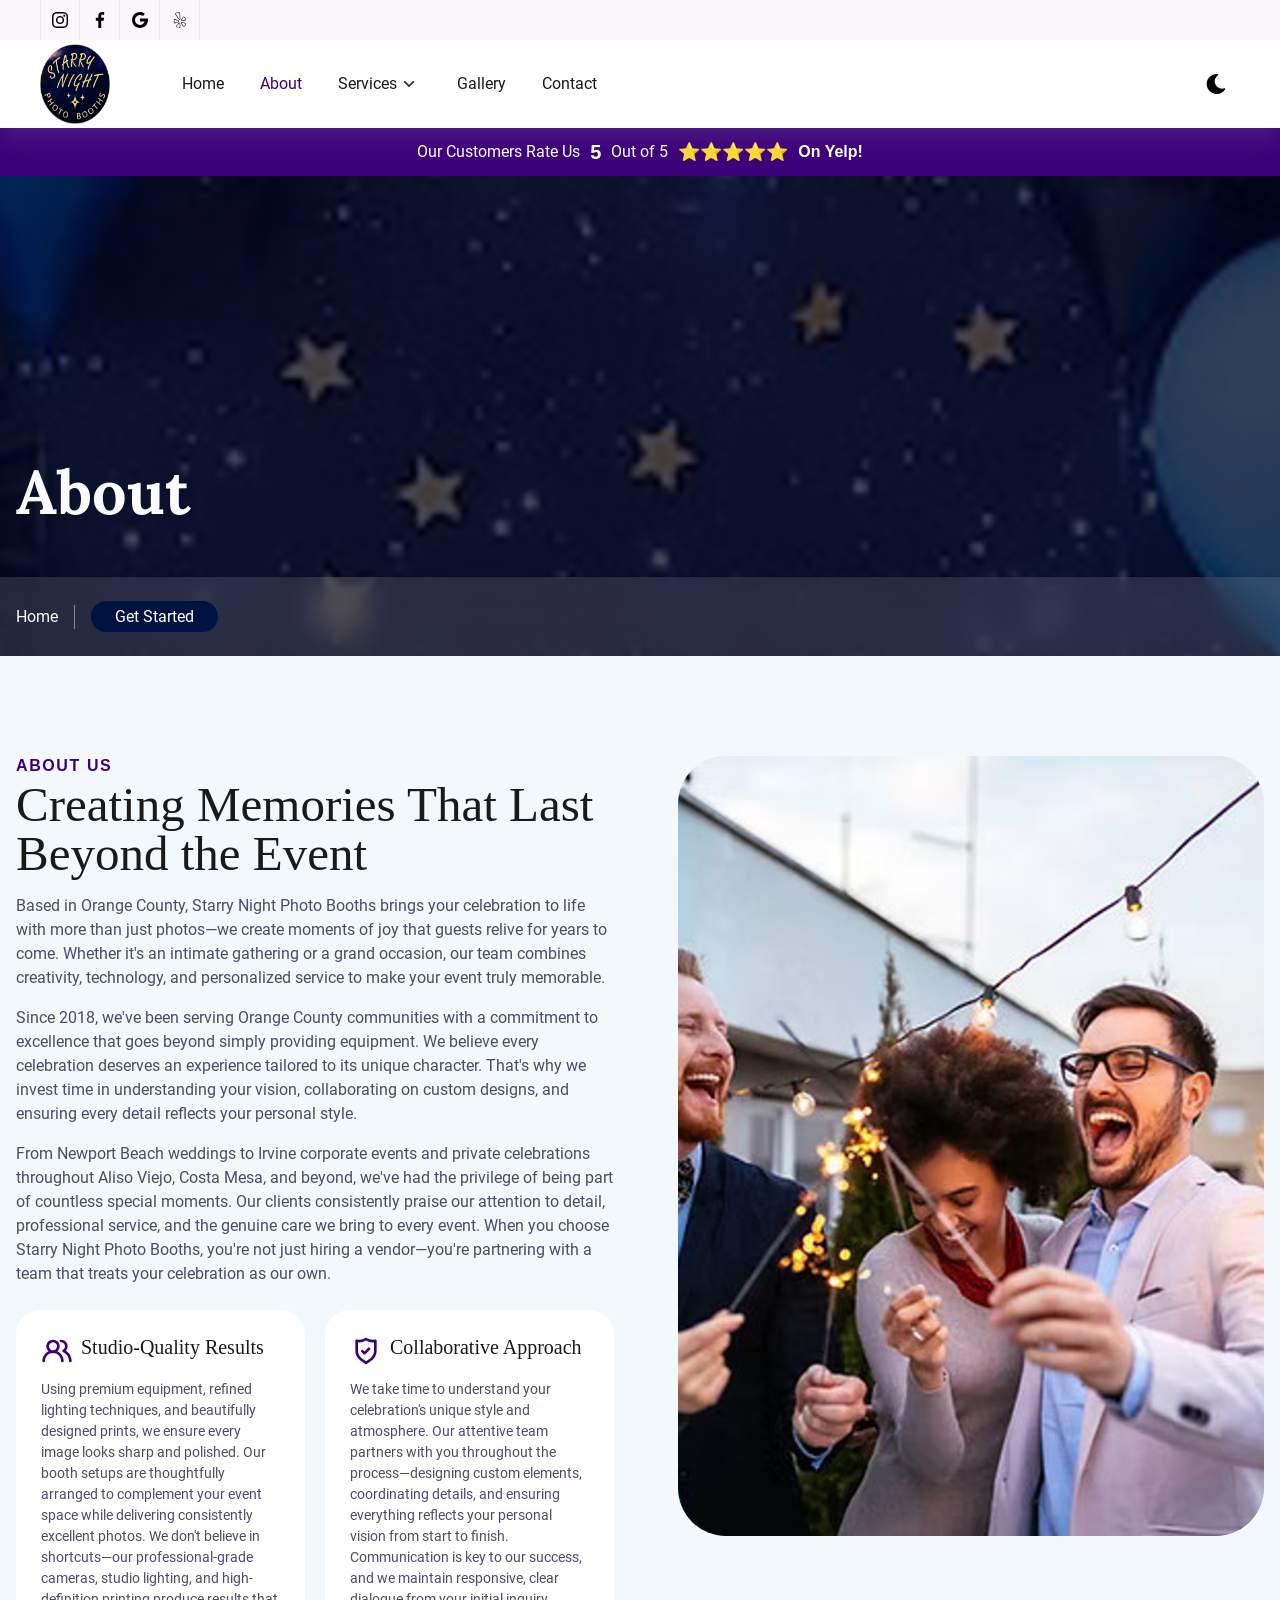
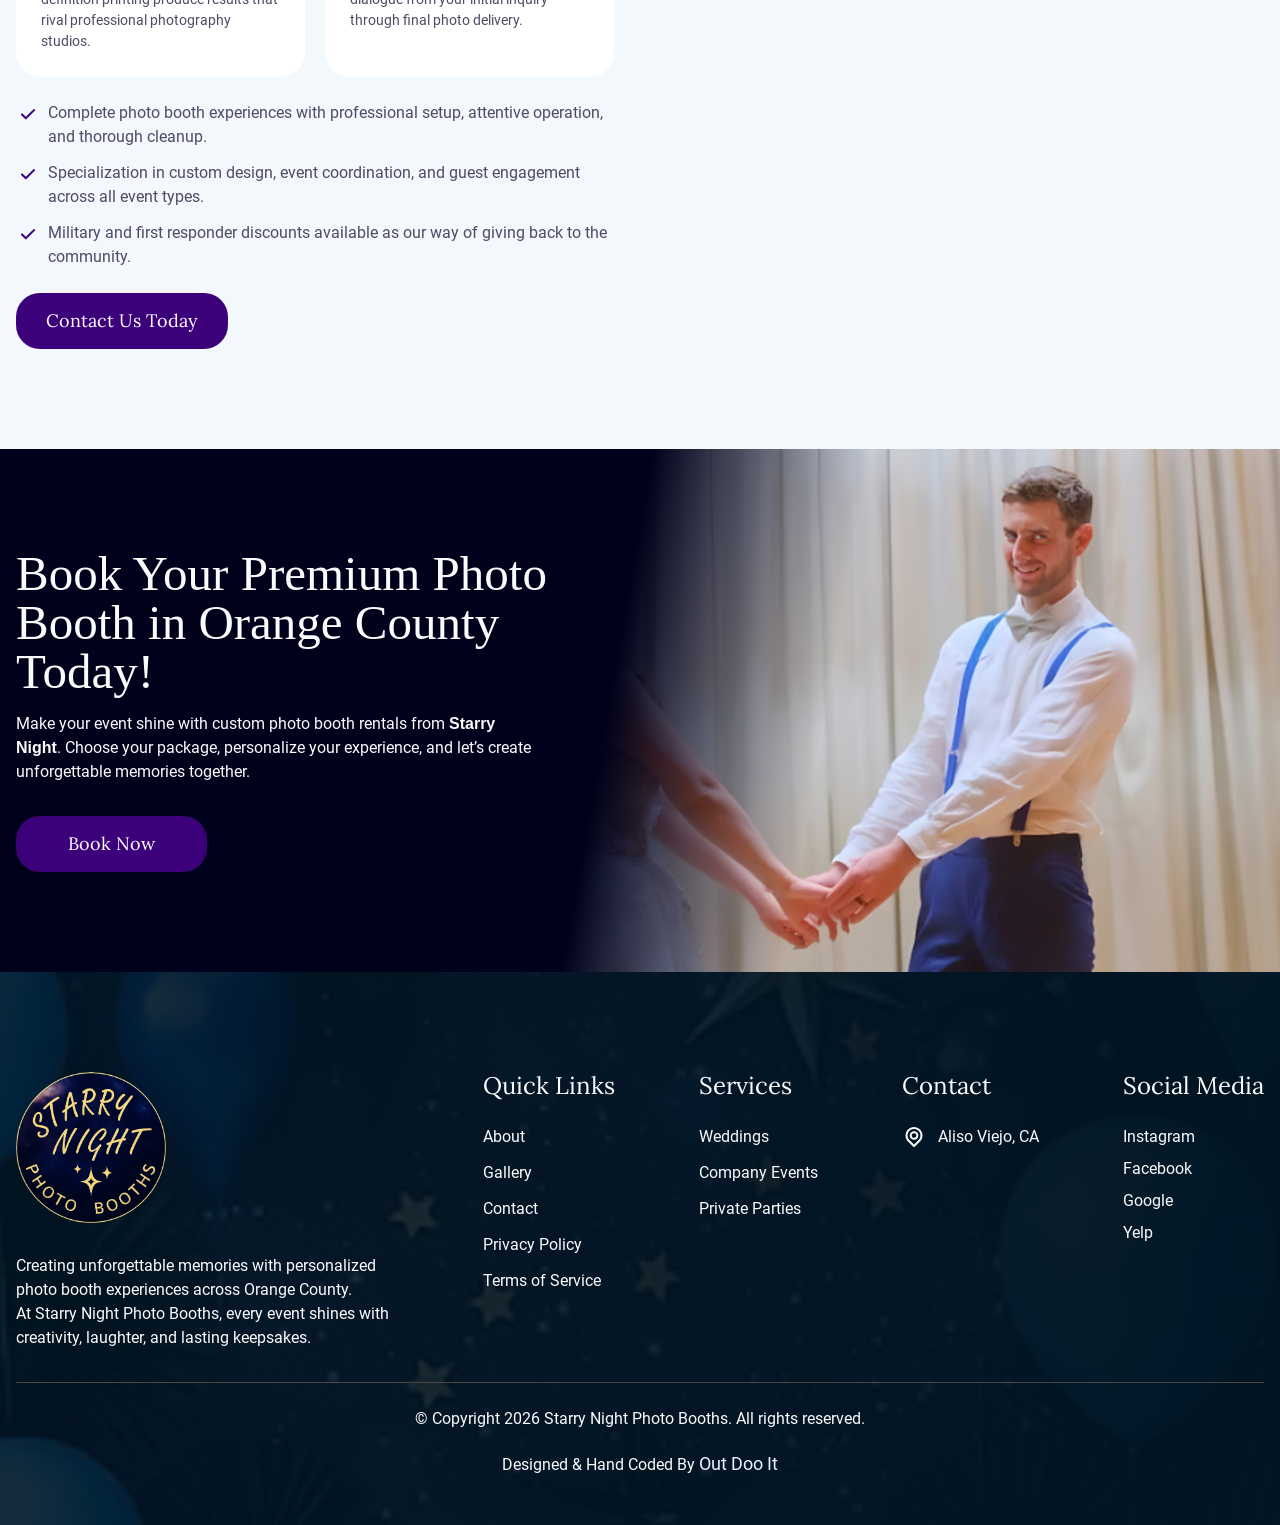
==== about/index.html @ ba204daf "Add local About page matching live site. Create a local /about/ route from the live About page marku" ====
<!doctype html><html lang="en"><head><meta charset="UTF-8"><meta content="IE=edge" http-equiv="X-UA-Compatible"><meta content="width=device-width,initial-scale=1" name="viewport"><meta content="Meet the team behind Orange County's premier photo booth rentals. Serving OC since 2018 with studio-quality equipment, custom designs, and personalized service for weddings, corporate events, and private parties." name="description"><link href="https://www.starrynightphotobooth.com/about/" rel="canonical"><meta content="Eleventy v3.1.2" name="generator"><meta content="About Starry Night Photo Booths | Orange County's Trusted Photo Booth Rental" property="og:title"><meta content="Meet the team behind Orange County's premier photo booth rentals. Serving OC since 2018 with studio-quality equipment, custom designs, and personalized service for weddings, corporate events, and private parties." property="og:description"><meta content="website" property="og:type"><meta content="https://www.starrynightphotobooth.com/about/" property="og:url"><meta content="/assets/images/hero.jpg" property="og:image"><meta content="/assets/images/hero.jpg" property="og:image:secure_url"><link href="/assets/favicons/favicon-96x96.png" rel="icon" type="image/png" sizes="96x96"><link href="/assets/favicons/favicon.svg" rel="icon" type="image/svg+xml"><link href="/assets/favicons/favicon.ico" rel="shortcut icon"><link href="/assets/favicons/apple-touch-icon.png" rel="apple-touch-icon" sizes="180x180"><meta content="Starry Night" name="apple-mobile-web-app-title"><link href="/assets/favicons/site.webmanifest" rel="manifest"><link href="/assets/images/logo.png" rel="preload" as="image"><link href="/assets/fonts/roboto-v29-latin-regular.woff2" rel="preload" as="font" crossorigin type="font/woff2"><link href="/assets/fonts/lora-v37-latin-regular.woff2" rel="preload" as="font" crossorigin type="font/woff2"><link href="/assets/fonts/lora-v37-latin-700.woff2" rel="preload" as="font" crossorigin type="font/woff2"><link href="/assets/css/root.css" rel="stylesheet"><script defer src="/assets/js/dark.js"></script><script defer src="/assets/js/nav.js"></script><link href="/assets/images/banner-18be6839.avif" rel="preload" as="image"><link href="/assets/css/about.css" rel="stylesheet"><title>About Starry Night Photo Booths | Orange County's Trusted Photo Booth Rental</title></head><body><a class="skip" href="#main" aria-label="skip to main content">Click To Skip To Main Content</a><div id="sticky-banner"><div class="cs-banner-wrapper"><div class="cs-banner-container"><div class="cs-mobile-booking-row"><span class="cs-booking-years">Now Booking for 2026 and 2027</span></div><div class="cs-message-section"><span class="cs-message-text">Book Your Photo Booth Online Today!</span> <span class="cs-booking-years">Now Booking for 2026 and 2027</span></div><div class="cs-buttons-row"><a class="cs-schedule-section" href="/contact#contact" aria-label="Schedule Online"><svg class="cs-schedule-icon" viewBox="0 0 24 24" xmlns="http://www.w3.org/2000/svg" aria-hidden="true" fill="none" height="24" width="24"><path d="M19 4H5C3.89 4 3 4.9 3 6V20C3 21.1 3.89 22 5 22H19C20.1 22 21 21.1 21 20V6C21 4.9 20.1 4 19 4ZM19 20H5V9H19V20ZM19 7H5V6H19V7Z" fill="currentColor"/><path d="M7 11H9V13H7V11Z" fill="currentColor"/><path d="M11 11H13V13H11V11Z" fill="currentColor"/><path d="M15 11H17V13H15V11Z" fill="currentColor"/></svg> <span class="cs-schedule-text">Book Online</span></a></div></div></div></div><script>!function(){const n=document.getElementById("sticky-banner");if(!n)return;let e,t=0,i=!1;function o(){i||(i=!0,requestAnimationFrame((function(){const e=window.pageYOffset||document.documentElement.scrollTop,o=window.innerWidth>=1024?130:50;e>o&&e>t?n.classList.add("visible"):(e<o||e<t)&&n.classList.remove("visible"),t=e<=0?0:e,i=!1})))}window.addEventListener("scroll",(function(){e&&cancelAnimationFrame(e),e=requestAnimationFrame(o)}),{passive:!0})}()</script><header id="cs-navigation"><div class="cs-wrapper"><a class="cs-logo cs-desktop" href="/" aria-label="back to home"><div class="cs-logo-wrapper"><img alt="Starry Night Photo Booths logo" decoding="async" height="29" src="/assets/images/logo.png" width="210" aria-hidden="true"></div></a><div class="cs-middle"><div class="cs-top-bar"><div class="cs-top-social"><a class="cs-social-link" href="https://www.instagram.com/starrynightphotobooths?utm_source=ig_web_button_share_sheet&igsh=ZDNlZDc0MzIxNw==" target="_blank" rel="noopener"><img alt="Instagram" decoding="async" height="16" src="/assets/svgs/instagram.svg" width="16" aria-hidden="true" class="cs-social-icon cs-light"> <img alt="Instagram" decoding="async" height="16" src="/assets/svgs/instagram-white.svg" width="16" aria-hidden="true" class="cs-social-icon cs-dark"> </a><a class="cs-social-link" href="https://www.facebook.com/profile.php?id=61573840318283" target="_blank" rel="noopener"><img alt="Facebook" decoding="async" height="16" src="/assets/svgs/facebook.svg" width="16" aria-hidden="true" class="cs-social-icon cs-light"> <img alt="Facebook" decoding="async" height="16" src="/assets/svgs/facebook-white.svg" width="16" aria-hidden="true" class="cs-social-icon cs-dark"> </a><a class="cs-social-link" href="" target="_blank" rel="noopener"><img alt="Google" decoding="async" height="16" src="/assets/svgs/google.svg" width="16" aria-hidden="true" class="cs-social-icon cs-light"> <img alt="Google" decoding="async" height="16" src="/assets/svgs/google-white.svg" width="16" aria-hidden="true" class="cs-social-icon cs-dark"> </a><a class="cs-social-link" href="https://www.yelp.com/biz/starry-night-photo-booths-aliso-viejo" target="_blank" rel="noopener"><img alt="Yelp" decoding="async" height="16" src="/assets/svgs/yelp.svg" width="16" aria-hidden="true" class="cs-social-icon cs-light"> <img alt="Yelp" decoding="async" height="16" src="/assets/svgs/yelp-white.svg" width="16" aria-hidden="true" class="cs-social-icon cs-dark"></a></div></div><div class="cs-bottom-bar"><a class="cs-logo" href="/" aria-label="back to home"><div class="cs-logo-wrapper"><img alt="Starry Night Photo Booths logo" decoding="async" height="29" src="/assets/images/logo.png" width="210" aria-hidden="true"></div></a><nav class="cs-nav" role="navigation"><button aria-label="mobile menu toggle" class="cs-toggle"><div class="cs-box" aria-hidden="true"><span class="cs-line cs-line1" aria-hidden="true"></span> <span class="cs-line cs-line2" aria-hidden="true"></span> <span class="cs-line cs-line3" aria-hidden="true"></span></div></button><div class="cs-ul-wrapper"><ul class="cs-ul" aria-expanded="false" id="cs-expanded"><li class="cs-li"><a class="cs-li-link" href="/">Home</a></li><li class="cs-li"><a class="cs-li-link cs-active" href="/about/">About</a></li><li class="cs-li cs-dropdown" tabindex="0"><span class="cs-li-link">Services <img alt="dropdown icon" decoding="async" height="24" src="/assets/svgs/drop-down.svg" width="24" aria-hidden="true" class="cs-drop-icon"></span><ul class="cs-drop-ul"><li class="cs-drop-li"><a class="cs-li-link cs-drop-link" href="/weddings/">Weddings</a></li><li class="cs-drop-li"><a class="cs-li-link cs-drop-link" href="/company-events/">Company Events</a></li><li class="cs-drop-li"><a class="cs-li-link cs-drop-link" href="/private-parties/">Private Parties</a></li></ul></li><li class="cs-li"><a class="cs-li-link" href="/gallery/">Gallery</a></li><li class="cs-li"><a class="cs-li-link" href="/contact/">Contact</a></li></ul></div></nav><a class="cs-button-border" href="/contact/">Book Now </a><button aria-label="dark mode toggle" id="dark-mode-toggle"><svg class="cs-moon" viewBox="0 0 480 480" xmlns="http://www.w3.org/2000/svg" style="enable-background:new 0 0 480 480" xml:space="preserve"><path d="M459.782 347.328c-4.288-5.28-11.488-7.232-17.824-4.96-17.76 6.368-37.024 9.632-57.312 9.632-97.056 0-176-78.976-176-176 0-58.4 28.832-112.768 77.12-145.472 5.472-3.712 8.096-10.4 6.624-16.832S285.638 2.4 279.078 1.44C271.59.352 264.134 0 256.646 0c-132.352 0-240 107.648-240 240s107.648 240 240 240c84 0 160.416-42.688 204.352-114.176 3.552-5.792 3.04-13.184-1.216-18.496z"/></svg> <img alt="moon" decoding="async" height="15" src="/assets/svgs/sun.svg" width="15" aria-hidden="true" class="cs-sun"></button></div></div></div></header><section id="review-bar"><div class="cs-container"><a class="cs-review-link" href="https://www.yelp.com/biz/starry-night-photo-booths-aliso-viejo" target="_blank" rel="noopener noreferrer"><span class="cs-review-text">Our Customers Rate Us</span> <span class="cs-rating">5</span> <span class="cs-review-text">Out of 5</span> <span class="cs-stars">⭐⭐⭐⭐⭐</span> <span class="cs-review-count">On Yelp!</span></a></div></section><main id="main"><div id="banner-2285"><div class="cs-container"><span class="cs-int-title">About</span><div class="cs-breadcrumbs"><a class="cs-link" href="/">Home</a> <a class="cs-link cs-active" href="/contact/">Get Started</a></div></div><picture class="cs-background"><source media="(max-width: 600px)" srcset="/assets/images/banner-18be6839.avif" type="image/avif"><source media="(max-width: 1024px)" srcset="/assets/images/banner-70a90b1d.avif" type="image/avif"><source media="(min-width: 1024px)" srcset="/assets/images/banner-23af1b9b.avif" type="image/avif"><img alt="About Starry Night Photo Booths Orange County" decoding="async" height="480" src="/assets/images/banner-6daaf0e9.jpeg" width="1920"></picture></div><section id="sbs-1362"><div class="cs-container"><div class="cs-image-group"><picture class="cs-background"><source media="(max-width: 600px)" srcset="/assets/images/about-fc363234.avif" type="image/avif"><source media="(max-width: 1024px)" srcset="/assets/images/about-c3de0b68.avif" type="image/avif"><source media="(min-width: 1024px)" srcset="/assets/images/about-e60d12c1.avif" type="image/avif"><img alt="Guests celebrating with Starry Night Photo Booth in Orange County CA" decoding="async" height="645" src="/assets/images/about-d331fa9c.jpeg" width="586" aria-hidden="true" loading="lazy"></picture></div><div class="cs-content"><span class="cs-topper">About Us</span><h1 class="cs-title">Creating Memories That Last Beyond the Event</h1><p class="cs-text">Based in Orange County, Starry Night Photo Booths brings your celebration to life with more than just photos—we create moments of joy that guests relive for years to come. Whether it's an intimate gathering or a grand occasion, our team combines creativity, technology, and personalized service to make your event truly memorable.</p><p class="cs-text">Since 2018, we've been serving Orange County communities with a commitment to excellence that goes beyond simply providing equipment. We believe every celebration deserves an experience tailored to its unique character. That's why we invest time in understanding your vision, collaborating on custom designs, and ensuring every detail reflects your personal style.</p><p class="cs-text">From Newport Beach weddings to Irvine corporate events and private celebrations throughout Aliso Viejo, Costa Mesa, and beyond, we've had the privilege of being part of countless special moments. Our clients consistently praise our attention to detail, professional service, and the genuine care we bring to every event. When you choose Starry Night Photo Booths, you're not just hiring a vendor—you're partnering with a team that treats your celebration as our own.</p><ul class="cs-card-group"><li class="cs-item"><h3 class="cs-h3"><img alt="icon" decoding="async" height="32" src="/assets/svgs/users.svg" width="32" aria-hidden="true" class="cs-h3-icon" loading="lazy"> Studio-Quality Results</h3><p class="cs-item-text">Using premium equipment, refined lighting techniques, and beautifully designed prints, we ensure every image looks sharp and polished. Our booth setups are thoughtfully arranged to complement your event space while delivering consistently excellent photos. We don't believe in shortcuts—our professional-grade cameras, studio lighting, and high-definition printing produce results that rival professional photography studios.</p></li><li class="cs-item"><h3 class="cs-h3"><img alt="icon" decoding="async" height="32" src="/assets/svgs/shield.svg" width="32" aria-hidden="true" class="cs-h3-icon" loading="lazy"> Collaborative Approach</h3><p class="cs-item-text">We take time to understand your celebration's unique style and atmosphere. Our attentive team partners with you throughout the process—designing custom elements, coordinating details, and ensuring everything reflects your personal vision from start to finish. Communication is key to our success, and we maintain responsive, clear dialogue from your initial inquiry through final photo delivery.</p></li></ul><ul class="cs-ul"><li class="cs-li"><img alt="checkmark" decoding="async" height="24" src="/assets/svgs/tick.svg" width="24" aria-hidden="true" class="cs-icon" loading="lazy"> Complete photo booth experiences with professional setup, attentive operation, and thorough cleanup.</li><li class="cs-li"><img alt="checkmark" decoding="async" height="24" src="/assets/svgs/tick.svg" width="24" aria-hidden="true" class="cs-icon" loading="lazy"> Specialization in custom design, event coordination, and guest engagement across all event types.</li><li class="cs-li"><img alt="checkmark" decoding="async" height="24" src="/assets/svgs/tick.svg" width="24" aria-hidden="true" class="cs-icon" loading="lazy"> Military and first responder discounts available as our way of giving back to the community.</li></ul><a class="cs-button-solid" href="/contact/">Contact Us Today</a></div></div></section><section id="cta-403"><div class="cs-container"><div class="cs-content"><h2 class="cs-title">Book Your Premium Photo Booth in Orange County Today!</h2><p class="cs-text">Make your event shine with custom photo booth rentals from <strong>Starry Night</strong>. Choose your package, personalize your experience, and let’s create unforgettable memories together.</p><a class="cs-button-solid" href="#" target="_blank">Book Now</a></div></div><picture class="cs-background"><source media="(max-width: 600px)" srcset="/assets/images/cta1-bf5ae7ca.avif" type="image/avif"><source media="(max-width: 1024px)" srcset="/assets/images/cta1-fa2c1f0e.avif" type="image/avif"><source media="(min-width: 1024px)" srcset="/assets/images/cta1-6aae1db0.avif" type="image/avif"><img alt="Bride and groom posing with Starry Night Photo Booth backdrop" decoding="async" height="523" src="/assets/images/cta1-2695320d.jpeg" width="1152" loading="lazy"></picture></section></main><footer id="cs-footer-1104"><div class="cs-container"><div class="cs-logo-group"><a class="cs-logo" href="/" aria-label="go back to home"><img alt="logo" decoding="async" height="29" src="/assets/images/logo.png" width="210" aria-hidden="true" class="cs-logo-img" loading="lazy"></a><p class="cs-text">Creating unforgettable memories with personalized photo booth experiences across Orange County. At Starry Night Photo Booths, every event shines with creativity, laughter, and lasting keepsakes.</p></div><ul class="cs-nav"><li class="cs-nav-li"><span class="cs-header">Quick Links</span></li><li class="cs-nav-li"><a class="cs-nav-link" href="/about/">About</a></li><li class="cs-nav-li"><a class="cs-nav-link" href="/gallery/">Gallery</a></li><li class="cs-nav-li"><a class="cs-nav-link" href="/contact/">Contact</a></li><li class="cs-nav-li"><a class="cs-nav-link" href="/privacy-policy/">Privacy Policy</a></li><li class="cs-nav-li"><a class="cs-nav-link" href="/terms-of-use/">Terms of Service</a></li></ul><ul class="cs-nav"><li class="cs-nav-li"><span class="cs-header">Services</span></li><li class="cs-nav-li"><a class="cs-nav-link" href="/weddings/">Weddings</a></li><li class="cs-nav-li"><a class="cs-nav-link" href="/company-events/">Company Events</a></li><li class="cs-nav-li"><a class="cs-nav-link" href="/private-parties/">Private Parties</a></li></ul><ul class="cs-nav"><li class="cs-nav-li"><span class="cs-header">Contact</span></li><li class="cs-nav-li"><img alt="email" decoding="async" height="24" src="/assets/svgs/location-2.svg" width="24" aria-hidden="true" class="cs-icon" loading="lazy"> <a class="cs-nav-link cs-email" href="https://maps.app.goo.gl/A2kbSHyK4jvgRMyG9">Aliso Viejo, CA</a></li></ul><div class="cs-info"><span class="cs-header">Social Media</span><div class="cs-social-links"><a class="cs-link" href="https://www.instagram.com/starrynightphotobooths?utm_source=ig_web_button_share_sheet&igsh=ZDNlZDc0MzIxNw==" target="_blank" rel="noopener">Instagram </a><a class="cs-link" href="https://www.facebook.com/profile.php?id=61573840318283" target="_blank" rel="noopener">Facebook </a><a class="cs-link" href="https://maps.app.goo.gl/E7cmXjYi2TqzCFae6" target="_blank" rel="noopener">Google </a><a class="cs-link" href="https://www.yelp.com/biz/starry-night-photo-booths-aliso-viejo" target="_blank" rel="noopener">Yelp</a></div></div></div><div class="cs-bottom"><span class="cs-copyright">© Copyright 2026 Starry Night Photo Booths. All rights reserved.</span><br><span class="cs-copyright">Designed & Hand Coded By <a class="cs-copyright-link" href="https://outdooit.com" target="_blank">Out Doo It</a></span></div><picture class="cs-background"><source media="(max-width: 600px)" srcset="/assets/images/footerBg-2a670e4c.avif" type="image/avif"><source media="(max-width: 1024px)" srcset="/assets/images/footerBg-083204af.avif" type="image/avif"><source media="(min-width: 1024px)" srcset="/assets/images/footerBg-3166d302.avif" type="image/avif"><img alt="Blue balloon and star backdrop design" decoding="async" height="613" src="/assets/images/footerBg-06f99ec3.jpeg" width="1920" loading="lazy"></picture></footer><script>function loadUmami(){var e=document.getElementsByTagName("head")[0],t=document.createElement("script");t.defer=!0,t.src="https://cloud.umami.is/script.js",t.setAttribute("data-website-id","34caf924-b458-4331-84d9-d3a0080179b3"),e.appendChild(t),document.removeEventListener("scroll",loadUmami)}document.addEventListener("scroll",loadUmami)</script></body></html>
---- assets/css/root.css ----
@media only screen and (min-width:0rem){:root{--primary:#3c007a;--accessible:#3c007a;--primaryLight:#f3e9fa;--primaryShade:#faf6fc;--secondary:#001240;--secondaryLight:#eaf4fe;--secondaryShade:#f2f8fb;--headerColor:#1a1a1a;--bodyTextColor:#4e4b66;--bodyTextColorWhite:#fafbfc;--offWhite:#faf6fc;--dark:#082032;--medium:#2c394b;--accent:#334756;--topperFontSize:clamp(0.8125rem,1.6vw,1rem);--headerFontSize:clamp(1.9375rem,3.9vw,3.0625rem);--bodyFontSize:1rem;--sectionPadding:clamp(3.75rem,7.82vw,6.25rem) 1rem;--headerFont:"Lora",serif;--bodyFont:"Roboto",sans-serif}body,html{color:var(--bodyTextColor);font-family:var(--bodyFont);font-size:100%;margin:0;overflow-x:hidden;padding:0;scroll-behavior:smooth;transition:background-color .3s}:target{scroll-margin-top:80px}*,:after,:before{box-sizing:border-box;margin:0;padding:0}.cs-topper{color:var(--primary);font-size:var(--topperFontSize);font-weight:700;letter-spacing:.1em;line-height:1.2em;margin-bottom:.25rem;text-align:inherit;text-transform:uppercase}.cs-title{color:var(--headerColor);font-family:var(--headerFont);font-size:var(--headerFontSize);font-weight:500;line-height:1em;margin:0 0 1rem;max-width:43.75rem;position:relative;text-align:inherit}.cs-text{color:var(--bodyTextColor);font-size:var(--bodyFontSize);line-height:1.5em;margin:0;max-width:40.625rem;text-align:inherit;width:100%}.skip{left:0;opacity:0;position:absolute;top:0;z-index:-1111111}.cs-button-solid{background-color:var(--accessible);border-radius:1.5rem;color:#fff;display:inline-block;font-family:var(--headerFont);font-size:1.125rem;line-height:3.125em;min-width:10.625em;overflow:hidden;padding:0 1.875rem;position:relative;text-align:center;text-decoration:none;transition:color .3s;transition-delay:.1s;width:auto;z-index:1}.cs-button-solid:hover{color:#fff}.cs-button-solid:hover:before{width:100%}.cs-button-solid:before{background-color:#000;content:"";display:block;height:100%;left:0;opacity:1;position:absolute;top:0;transition:width .3s;width:0;z-index:-1}.cs-button-outline{border:2px solid #000;color:#000;display:inline-block;font-size:1rem;font-weight:700;line-height:1em;padding:1rem 2rem;position:relative;text-align:center;text-decoration:none;text-transform:uppercase;transition:color .3s;transition-delay:.1s;width:auto;z-index:1}.cs-button-outline:hover{color:#fff}.cs-button-outline:hover:before{width:100%}.cs-button-outline:before{background-color:#000;content:"";display:block;height:100%;left:0;opacity:1;position:absolute;top:0;transition:width .3s;width:0;z-index:-1}.cs-color{color:var(--primary)}.cs-bold{font-weight:700}.cs-span-12{grid-column:span 12}.cs-dark,.cs-hide-on-mobile,.dark,body.dark-mode .cs-light,body.dark-mode .light{display:none!important}body.dark-mode .cs-dark,body.dark-mode .dark{display:block!important}body.dark-mode .cs-topper{color:orange}body.dark-mode .cs-button-solid{background-color:orange;color:#000}body.dark-mode .cs-button-solid:hover{color:#fff}body.dark-mode .cs-button-solid:hover:before{width:100%}body.dark-mode .cs-button-solid:before{background-color:#000;content:"";display:block;height:100%;left:0;opacity:1;position:absolute;top:0;transition:width .3s;width:0;z-index:-1}body.dark-mode .cs-button-outline{border-color:#fff;color:#fff}}@media only screen and (min-width:64rem){.cs-hide-on-mobile{display:block!important}.cs-hide-on-desktop{display:none!important}}@media only screen and (min-width:0rem){h1,h2,h3,h4,h5,h6{color:var(--headerColor);font-family:var(--headerFont);font-weight:500;margin:0}a,li,p{font-size:1rem;line-height:1.5em;margin:0}li,p{color:var(--bodyTextColor)}li a,p a{color:var(--primary)}a:hover,button:hover{cursor:pointer}body.dark-mode{background-color:#001240}body.dark-mode h1,body.dark-mode h2,body.dark-mode h3,body.dark-mode h4,body.dark-mode h5,body.dark-mode h6,body.dark-mode li,body.dark-mode p{color:#fff}body.dark-mode #dark-mode-toggle .cs-sun{opacity:1;transform:translate(-50%,-50%)}body.dark-mode #dark-mode-toggle .cs-moon{opacity:0;transform:translate(-50%,-150%);fill:#fff}#dark-mode-toggle{background:transparent;border:none;display:block;height:3rem;left:1rem;overflow:hidden;padding:0;position:absolute;top:-3rem;transition:top .3s,right .3s;width:3rem;z-index:1000}#dark-mode-toggle img,#dark-mode-toggle svg{height:1.25rem;left:50%;pointer-events:none;position:absolute;top:50%;transform:translate(-50%,-50%);width:1.25rem}#dark-mode-toggle .cs-moon{transition:transform .3s,opacity .3s;z-index:2}#dark-mode-toggle .cs-sun{opacity:0;transform:translate(-50%,100%);transition:transform .3s,opacity .3s;z-index:1}}@media only screen and (min-width:0rem){@font-face{font-display:swap;font-family:Roboto;font-style:normal;font-weight:400;src:url(/assets/fonts/roboto-v29-latin-regular.woff2) format("woff2")}@font-face{font-display:swap;font-family:Roboto;font-style:normal;font-weight:700;src:url(/assets/fonts/roboto-v29-latin-700.woff2) format("woff2")}@font-face{font-display:swap;font-family:Roboto;font-style:normal;font-weight:900;src:url(/assets/fonts/roboto-v29-latin-900.woff2) format("woff2")}@font-face{font-display:swap;font-family:Lora;font-style:normal;font-weight:400;src:url(/assets/fonts/lora-v37-latin-regular.woff2) format("woff2")}@font-face{font-display:swap;font-family:Lora;font-style:normal;font-weight:500;src:url(/assets/fonts/lora-v37-latin-500.woff2) format("woff2")}@font-face{font-display:swap;font-family:Lora;font-style:normal;font-weight:700;src:url(/assets/fonts/lora-v37-latin-700.woff2) format("woff2")}}@media only screen and (min-width:40.625rem) and (max-width:1299.5px){#dark-mode-toggle{left:auto;order:1;position:relative;right:auto;top:auto}}@media only screen and (min-width:1024px){#dark-mode-toggle{align-self:center;bottom:auto;left:auto;margin:0 0 0 2rem;position:relative;right:auto;transform:none}#dark-mode-toggle:hover{cursor:pointer}}@media only screen and (min-width:1300px){#dark-mode-toggle{top:0}}@media only screen and (max-width:1023.5px){body.cs-open{overflow:hidden}#cs-navigation{--topBarHeight:3rem;background-color:#fff;box-shadow:0 8px 24px hsla(210,8%,62%,.2);box-sizing:border-box;left:0;position:absolute;top:0;transition:transform .3s;width:100%;z-index:100}#cs-navigation.cs-active .cs-link{color:var(--primary)}#cs-navigation.cs-active .cs-ul-wrapper{opacity:1;transform:scaleY(1);transition-delay:.1s}#cs-navigation.cs-active .cs-li{opacity:1;transform:translateY(0)}#cs-navigation .cs-contact{display:flex;justify-content:flex-end;margin:0;padding:0 1rem;position:relative;transition:height .3s,padding-bottom .3s,opacity .3s;z-index:-3}#cs-navigation .cs-item{border-right:1px solid #cfd0d1;height:var(--topBarHeight);text-decoration:none;width:var(--topBarHeight)}#cs-navigation .cs-item:first-of-type{border-left:1px solid #cfd0d1}#cs-navigation .cs-top-social{display:none}#cs-navigation .cs-top-bar{position:relative;z-index:1}#cs-navigation .cs-item-text{display:none}#cs-navigation .cs-bottom-bar{align-items:center;display:flex;height:auto;justify-content:space-between;padding:1.25rem 1rem;position:relative;z-index:1}#cs-navigation .cs-bottom-bar:before{background:#faf6fc;content:"";display:block;height:100%;left:0;position:absolute;top:0;width:100%;z-index:-1}#cs-navigation .cs-logo{display:block;height:2.5rem;width:auto}#cs-navigation .cs-logo img{height:100%;width:auto}#cs-navigation .cs-logo-wrapper{height:142%;perspective:700px;position:relative;transform-style:preserve-3d;width:auto;z-index:1}#cs-navigation .cs-dark,#cs-navigation .cs-default{backface-visibility:hidden;transition:opacity .3s,transform .6s}#cs-navigation .cs-dark{left:0;opacity:0;position:absolute;top:0;transform:rotateX(180deg);z-index:-1}#cs-navigation .cs-desktop{display:none}#cs-navigation .cs-item{align-items:center;color:#585b5d;display:flex;font-size:1rem;gap:.25rem;justify-content:center;line-height:1.5rem;list-style:none;margin:0}#cs-navigation .cs-remove{display:none}#cs-navigation .cs-icon{display:block;height:auto;width:1.25rem}#cs-navigation .cs-header{display:none}#cs-navigation .cs-link{color:var(--bodyTextColor);display:block;font-size:.875rem;line-height:1.5em;margin:0;text-align:inherit;text-decoration:none;transition:color .3s}#cs-navigation .cs-toggle{align-items:center;background-color:transparent;border:none;display:flex;height:3rem;justify-content:center;margin:0;width:3rem}#cs-navigation .cs-active .cs-line1{top:50%;transform:translate(-50%,-50%) rotate(225deg)}#cs-navigation .cs-active .cs-line2{top:50%;transform:translate(-50%,-50%) translateY(0) rotate(-225deg);transform-origin:center}#cs-navigation .cs-active .cs-line3{bottom:100%;opacity:0}#cs-navigation .cs-box{height:.75rem;position:relative;width:1.25rem}#cs-navigation .cs-line{background-color:var(--headerColor);border-radius:2px;height:2px;left:50%;position:absolute;transform:translateX(-50%);width:100%}#cs-navigation .cs-line1{top:0;transform-origin:center;transition:transform .5s,top .3s,left .3s}#cs-navigation .cs-line1,#cs-navigation .cs-line2{animation-direction:normal;animation-duration:.7s;animation-fill-mode:forwards;animation-timing-function:ease}#cs-navigation .cs-line2{top:50%;transform:translateX(-50%) translateY(-50%);transition:top .3s,left .3s,transform .5s}#cs-navigation .cs-line3{bottom:0;left:0;transform:none;transition:bottom .3s,opacity .3s;width:.75rem}#cs-navigation .cs-button-border,#cs-navigation .cs-contact-wrapper,#cs-navigation .cs-tablet{display:none}}@media only screen and (min-width:40.625rem) and (max-width:1023.5px){#cs-navigation .cs-nav{order:3}#cs-navigation .cs-location{display:flex;flex-direction:row;justify-content:flex-end}#cs-navigation .cs-top-bar{align-items:center;display:flex;justify-content:space-between;position:relative;z-index:10}#cs-navigation .cs-contact{padding:0}#cs-navigation .cs-item:first-of-type{border-left:none}#cs-navigation .cs-logo{margin-right:auto;order:-1;position:relative;z-index:1}#cs-navigation .cs-logo:before{background:transparent;content:"";display:block;height:62.5rem;opacity:1;position:absolute;right:-2rem;top:50%;transform:translateY(-50%);width:50vw;z-index:-1}#cs-navigation .cs-top-social{align-items:center;display:flex;justify-content:center;opacity:1;transition:opacity .3s,visibility .3s,height .3s;visibility:visible}#cs-navigation .cs-social-link{align-items:center;border-left:1px solid #cfd0d1;border-radius:none;display:flex;height:var(--topBarHeight);justify-content:center;text-decoration:none;width:var(--topBarHeight)}#cs-navigation .cs-social-icon{display:block;height:auto;width:1rem}#cs-navigation .cs-bottom-bar{background-color:transparent;gap:1rem}#cs-navigation .cs-li-link{font-size:1.5rem}#cs-navigation .cs-li-link.cs-active{color:var(--primary)}}@media only screen and (max-width:1023.5px){body.dark-mode #cs-navigation,body.dark-mode #cs-navigation .cs-top-bar{background-color:var(--dark)}body.dark-mode #cs-navigation .cs-bottom-bar:before{background-color:#000}body.dark-mode #cs-navigation .cs-item,body.dark-mode #cs-navigation .cs-social-link{border-color:hsla(0,0%,100%,.2)}body.dark-mode #cs-navigation .cs-social-icon{filter:grayscale(1) brightness(1000%);opacity:1}body.dark-mode #cs-navigation .cs-item{color:#fff}body.dark-mode #cs-navigation .cs-icon{filter:grayscale(1) brightness(1000%)}body.dark-mode #cs-navigation .cs-line{background-color:var(--bodyTextColorWhite)}body.dark-mode #cs-navigation .cs-ul-wrapper{background-color:var(--dark)}body.dark-mode #cs-navigation .cs-ul-wrapper:before{background:#000;content:"";display:block;height:100%;left:0;opacity:.2;position:absolute;top:0;width:100%}body.dark-mode #cs-navigation .cs-li-link{color:var(--bodyTextColorWhite)}body.dark-mode #cs-navigation .cs-li-link.cs-active{color:var(--primary)}#cs-navigation .cs-ul-wrapper{background-color:#fff;box-shadow:inset 0 8px 24px rgba(0,0,0,.2);height:100vh;left:0;opacity:0;overflow:hidden;position:absolute;top:100%;transform:scaleY(0);transform-origin:top;transition:transform .4s,opacity .3s;width:100%;z-index:-1}#cs-navigation .cs-ul{align-items:center;display:flex;flex-direction:column;gap:1.25rem;height:auto;justify-content:flex-start;margin:0;max-height:65vh;overflow:scroll;padding:3rem 0;width:100%}#cs-navigation .cs-li{list-style:none;margin-right:0;opacity:0;text-align:center;transform:translateY(-4.375rem);transition:transform .6s,opacity .9s;width:100%}#cs-navigation .cs-li:first-of-type{transition-delay:.05s}#cs-navigation .cs-li:nth-of-type(2){transition-delay:.1s}#cs-navigation .cs-li:nth-of-type(3){transition-delay:.15s}#cs-navigation .cs-li:nth-of-type(4){transition-delay:.2s}#cs-navigation .cs-li:nth-of-type(5){transition-delay:.25s}#cs-navigation .cs-li:nth-of-type(6){transition-delay:.3s}#cs-navigation .cs-li:nth-of-type(7){transition-delay:.35s}#cs-navigation .cs-li:nth-of-type(8){transition-delay:.4s}#cs-navigation .cs-li:nth-of-type(9){transition-delay:.45s}#cs-navigation .cs-li-link{color:var(--headerColor);display:inline-block;font-size:clamp(1rem,2.5vw,1.5rem);line-height:1.2em;margin:0;position:relative;text-decoration:none}#cs-navigation .cs-li-link.cs-active{color:var(--primary)}#cs-navigation .cs-li{display:block;text-align:center;width:100%}#cs-navigation .cs-dropdown{color:var(--bodyTextColorWhite);position:relative}#cs-navigation .cs-dropdown.cs-active .cs-drop-ul{height:auto;margin:.75rem auto 0;opacity:1;padding:1.25rem 0;visibility:visible}#cs-navigation .cs-dropdown.cs-active .cs-drop-link{opacity:1}#cs-navigation .cs-dropdown .cs-li-link{position:relative;transition:opacity .3s}#cs-navigation .cs-drop-icon{height:auto;position:absolute;right:-1.25rem;top:50%;transform:translateY(-50%);width:1.5rem}#cs-navigation .cs-drop-ul{align-items:center;background-color:var(--primary);display:flex;flex-direction:column;gap:.75rem;height:0;justify-content:flex-start;margin:0 auto;opacity:0;overflow:hidden;padding:0;transition:padding .3s,margin .3s,height .3s,opacity .3s,visibility .3s;visibility:hidden;width:75%}#cs-navigation .cs-drop-li{list-style:none}#cs-navigation .cs-li-link.cs-drop-link{font-size:clamp(.875rem,2vw,1.25rem)}#cs-navigation .cs-drop-link{color:var(--bodyTextColorWhite)}}@media only screen and (min-width:1024px){#cs-navigation .cs-dropdown{position:relative}#cs-navigation .cs-dropdown:hover{cursor:pointer}#cs-navigation .cs-dropdown:hover .cs-drop-ul{opacity:1;overflow:visible;transform:scaleY(1);visibility:visible}#cs-navigation .cs-dropdown:hover .cs-drop-li{opacity:1;transform:translateY(0)}#cs-navigation .cs-dropdown .cs-li-link{display:flex}#cs-navigation .cs-drop-icon{display:inline-block;height:auto;width:1.5rem}#cs-navigation .cs-drop-ul{background-color:#fff;border-bottom:5px solid var(--primary);box-shadow:0 10px 16px hsla(210,8%,62%,.2);margin:0;min-width:12.5rem;opacity:0;overflow:hidden;padding:0;position:absolute;top:100%;transform:scaleY(0);transform-origin:top;transition:transform .3s,visibility .3s,opacity .3s;visibility:hidden;z-index:10001}#cs-navigation .cs-drop-ul:before{background:var(--primary);bottom:-5px;content:"";display:block;opacity:1;position:absolute;right:100%;top:0;width:1rem}#cs-navigation .cs-drop-li{color:var(--bodyTextColor);display:block;font-size:1rem;height:auto;list-style:none;opacity:0;text-decoration:none;transform:translateY(-10/16rem);transition:opacity .6s,transform .6s;width:100%}#cs-navigation .cs-drop-li:nth-of-type(2){transition-delay:.15s}#cs-navigation .cs-drop-li:nth-of-type(3){transition-delay:.3s}#cs-navigation .cs-drop-li:nth-of-type(4){transition-delay:.45s}#cs-navigation .cs-drop-li:nth-of-type(5){transition-delay:.6s}#cs-navigation .cs-drop-li:nth-of-type(6){transition-delay:.75s}#cs-navigation .cs-drop-li:nth-of-type(7){transition-delay:.9s}#cs-navigation .cs-drop-li:nth-of-type(8){transition-delay:1.05s}#cs-navigation .cs-li-link{align-items:center;display:flex}#cs-navigation .cs-li-link.cs-drop-link{box-sizing:border-box;color:var(--bodyTextColor);display:block;font-size:1rem;line-height:1.5em;padding:.75rem;text-decoration:none;transition:color .3s,background-color .3s;white-space:nowrap}#cs-navigation .cs-li-link.cs-drop-link:hover{background-color:var(--primary);color:#fff}#cs-navigation .cs-li-link.cs-drop-link:before{display:none}}@media only screen and (min-width:0rem){body.dark-mode #cs-navigation .cs-drop-ul{background-color:var(--dark)}body.dark-mode #cs-navigation .cs-li-link.cs-drop-link:hover{background-color:var(--medium)}body.dark-mode #cs-navigation .cs-drop-icon{filter:grayscale(1) brightness(1000%)}}@media only screen and (min-width:1024px){#cs-navigation{--topBarHeight:2.5rem;background-color:#fff;box-shadow:0 8px 24px hsla(210,8%,62%,.2);left:0;margin:auto;position:absolute;top:0;width:100%;z-index:10000}#cs-navigation .cs-toggle{display:none}#cs-navigation .cs-logo{align-items:center;align-items:stretch;display:flex;justify-content:center;max-height:5.5rem;max-width:9.375rem;padding:.25rem var(--topBarHeight);position:relative;width:20%;z-index:10}#cs-navigation .cs-logo:before{background:#fff;content:"";display:block;height:100%;opacity:1;position:absolute;right:0;top:0;width:100vw;z-index:-1}#cs-navigation .cs-logo img{height:auto;max-height:100%;width:100%}#cs-navigation .cs-logo-wrapper{display:flex}#cs-navigation .cs-desktop{display:none}#cs-navigation .cs-top-bar{align-items:center;box-sizing:border-box;display:flex;justify-content:space-between;max-width:80rem;padding:0 var(--topBarHeight);position:relative;width:100%;z-index:1}#cs-navigation .cs-top-bar:before{background:#faf6fc;content:"";display:block;height:100%;left:50%;position:absolute;top:0;transform:translateX(-50%);width:100vw;z-index:-1}#cs-navigation .cs-contact{align-items:center;display:flex;gap:3rem;margin:0;padding:0}#cs-navigation .cs-item{align-items:center;color:#585b5d;display:flex;font-size:1rem;gap:.25rem;line-height:var(--topBarHeight);position:relative;text-decoration:none;z-index:1}#cs-navigation .cs-item:hover{text-decoration:underline}#cs-navigation .cs-item:before{background:#e7e7e8;content:"";display:block;height:100%;opacity:1;position:absolute;right:-1.5rem;top:0;width:1px}#cs-navigation .cs-item:last-of-type:before{display:none}#cs-navigation .cs-top-social{align-items:center;display:flex;justify-content:center;opacity:1;transition:opacity .3s,visibility .3s,height .3s;visibility:visible}#cs-navigation .cs-social-link{align-items:center;border-right:1px solid #e7e7e8;display:flex;height:var(--topBarHeight);justify-content:center;text-decoration:none;transition:background-color .3s;width:var(--topBarHeight)}#cs-navigation .cs-social-link:first-of-type{border-left:1px solid #e7e7e8}#cs-navigation .cs-social-link:hover{background-color:var(--primary)}#cs-navigation .cs-social-link:hover .cs-social-icon{filter:grayscale(1) brightness(1000%)}#cs-navigation .cs-social-icon{display:block;height:auto;width:1rem}#cs-navigation .cs-middle{align-items:center;display:flex;flex-direction:column;width:100%}#cs-navigation .cs-bottom-bar{box-sizing:border-box;display:flex;justify-content:space-between;max-width:80rem;padding-right:var(--topBarHeight);width:100%}#cs-navigation .cs-nav{margin-left:2rem;margin-right:auto}#cs-navigation .cs-ul{align-items:center;display:flex;gap:2.25rem;justify-content:flex-start;margin:0;padding:0;width:100%}#cs-navigation .cs-li{flex:none;list-style:none;padding:2rem 0}#cs-navigation .cs-li-link{color:var(--headerColor);display:block;font-size:1rem;line-height:1.5em;margin:0;position:relative;text-decoration:none;transition:color .3s;z-index:1}#cs-navigation .cs-li-link:hover:before{opacity:1}#cs-navigation .cs-li-link.cs-active{color:var(--primary)}#cs-navigation .cs-li-link.cs-active:before{opacity:1}#cs-navigation .cs-button-border{display:none}}@media only screen and (min-width:1300px){#cs-navigation .cs-button-border{align-items:center;align-self:center;border:1px solid var(--headerColor);color:var(--headerColor);display:flex;font-size:1rem;font-weight:700;gap:.625rem;justify-content:center;line-height:2.875rem;margin-left:auto;padding:0 1.75rem;text-decoration:none;transition:color .3s,background-color .3s}#cs-navigation .cs-button-border:hover{background-color:var(--headerColor);color:#fff}#cs-navigation .cs-button-border:hover .cs-icon{filter:grayscale(1) brightness(10000%)}#cs-navigation .cs-button-border .cs-icon{width:1.25rem}}@media only screen and (min-width:1500px){#cs-navigation .cs-wrapper{display:flex;margin:auto;max-width:80rem;width:100%}#cs-navigation .cs-bottom-bar,#cs-navigation .cs-top-bar{padding-right:0}#cs-navigation .cs-logo{display:none;max-height:100%;padding-left:0}#cs-navigation .cs-desktop{align-items:center;display:flex}}@media only screen and (min-width:1024px){body.dark-mode #cs-navigation{background-color:var(--dark)}body.dark-mode #cs-navigation .cs-top-bar:before{background-color:#000;opacity:.4}body.dark-mode #cs-navigation .cs-logo:before{background-color:var(--dark);filter:brightness(50%)}body.dark-mode #cs-navigation .cs-social-icon{filter:grayscale(1) brightness(1000%);opacity:1}body.dark-mode #cs-navigation .cs-item:before{background-color:#fff;opacity:.2}body.dark-mode #cs-navigation .cs-social-link{border-color:hsla(0,0%,100%,.2)}body.dark-mode #cs-navigation .cs-button-border:hover .cs-icon{filter:grayscale(1) brightness(0)}body.dark-mode #cs-navigation .cs-item,body.dark-mode #cs-navigation .cs-li-link,body.dark-mode #cs-navigation .cs-link{color:var(--bodyTextColorWhite)}body.dark-mode #cs-navigation .cs-li-link:before{background-color:var(--accent)}body.dark-mode #cs-navigation .cs-button-border{border-color:#fff;color:#fff}body.dark-mode #cs-navigation .cs-button-border:hover{background-color:#fff;color:var(--headerColor)}body.dark-mode #cs-navigation .cs-icon{filter:grayscale(1) brightness(10000%)}}@media only screen and (min-width:0rem){#banner-2285{background-color:#001240;overflow:hidden;padding:var(--sectionPadding);padding-bottom:0;padding-top:clamp(12.875rem,25vw,17.5rem);position:relative;z-index:1}#banner-2285:before{background:var(--primary);content:"";display:block;height:100%;left:0;opacity:.25;position:absolute;top:0;width:100%;z-index:-1}#banner-2285 .cs-container{align-items:flex-start;display:flex;flex-direction:column;justify-content:center;margin:auto;max-width:80rem;text-align:center;width:100%}#banner-2285 .cs-int-title{color:var(--bodyTextColorWhite);font-family:var(--headerFont);font-size:clamp(2.4375rem,6.4vw,3.8125rem);font-weight:700;line-height:1.2em;margin:0 0 3rem;position:relative;text-align:inherit}#banner-2285 .cs-text{color:var(--bodyTextColorWhite);margin-bottom:clamp(3.75rem,7vw,7.5rem);max-width:43.75rem;text-align:left}#banner-2285 .cs-breadcrumbs{align-items:center;display:flex;justify-content:center;padding:clamp(1rem,3vw,1.5rem) 0;position:relative;z-index:1}#banner-2285 .cs-breadcrumbs:before{background-color:#fff;opacity:.12}#banner-2285 .cs-breadcrumbs:after,#banner-2285 .cs-breadcrumbs:before{content:"";display:block;height:100%;left:50%;position:absolute;top:0;transform:translateX(-50%);width:200vw;z-index:-1}#banner-2285 .cs-breadcrumbs:after{backdrop-filter:blur(16px);-webkit-backdrop-filter:blur(16px)}#banner-2285 .cs-link{align-items:center;color:var(--bodyTextColorWhite);display:flex;font-size:1rem;justify-content:center;line-height:1.2em;position:relative;text-decoration:none}#banner-2285 .cs-link:last-of-type{background-color:var(--secondary);border-radius:1.5rem;color:#fff;padding:.375rem 1.5rem}#banner-2285 .cs-link:last-of-type:after{display:none}#banner-2285 .cs-link:after{background-color:#88898b;content:"";display:block;height:1.5rem;margin:0 1rem;position:relative;width:.0625rem}#banner-2285 .cs-background{z-index:-1}#banner-2285 .cs-background,#banner-2285 .cs-background:before{display:block;height:100%;left:0;position:absolute;top:0;width:100%}#banner-2285 .cs-background:before{background:#00021b;content:"";opacity:.72;z-index:1}#banner-2285 .cs-background img{height:100%;left:0;-o-object-fit:cover;object-fit:cover;position:absolute;top:0;width:100%;z-index:-1}#cta-403{padding:var(--sectionPadding);position:relative}#cta-403 .cs-background{background-blend-mode:multiply;z-index:-1}#cta-403 .cs-background,#cta-403 .cs-background:before{display:block;height:100%;left:0;position:absolute;top:0;width:100%}#cta-403 .cs-background:before{background:#00021b;content:"";opacity:.8;z-index:1}#cta-403 .cs-background img{height:100%;left:0;-o-object-fit:cover;object-fit:cover;-o-object-position:0 30%;object-position:0 30%;position:absolute;top:0;width:100%}#cta-403 .cs-container{gap:clamp(3rem,6vw,4rem);margin:auto;max-width:80rem}#cta-403 .cs-container,#cta-403 .cs-content{align-items:center;display:flex;flex-direction:column;width:100%}#cta-403 .cs-content{text-align:center}#cta-403 .cs-title{font-family:var(--headerFont);max-width:30ch}#cta-403 .cs-text,#cta-403 .cs-title{color:var(--bodyTextColorWhite)}#cta-403 .cs-text{margin-bottom:1rem;max-width:32.3125rem}#cta-403 .cs-text:last-of-type{margin-bottom:2rem}#cta-403 .cs-button-solid{transition:color .3s}#cta-403 .cs-button-solid:hover{color:var(--headerColor)}#cta-403 .cs-button-solid:before{background-color:#fff}}@media only screen and (min-width:48rem){#cta-403 .cs-background{overflow:hidden}#cta-403 .cs-background:before{opacity:1;width:40%}#cta-403 .cs-background:after{background:linear-gradient(90deg,#00021b 0,#00021b 57%,rgba(0,2,27,0));content:"";display:block;height:93.75rem;margin-right:-3.125rem;opacity:1;position:absolute;right:50%;top:50%;transform:rotate(10deg) translateY(-50%);width:31.25rem}#cta-403 .cs-background img{left:auto;-o-object-position:right;object-position:right;right:0;width:60%}#cta-403 .cs-container{flex-direction:row;justify-content:space-between}#cta-403 .cs-content{align-items:flex-start;text-align:left;width:45%}#cta-403 .cs-text,#cta-403 .cs-title{margin-left:0}}@media only screen and (min-width:0rem){#cs-footer-1104{padding:var(--sectionPadding);position:relative}#cs-footer-1104 .cs-container{align-items:flex-start;display:flex;flex-wrap:wrap;gap:2.5rem;justify-content:flex-start;margin:auto;max-width:43.75rem;width:100%}#cs-footer-1104 .cs-info{display:flex;flex-direction:column;gap:.75rem;width:100%}#cs-footer-1104 .cs-social-links{align-items:center;-moz-column-gap:1.25rem;column-gap:1.25rem;display:flex;flex-wrap:wrap;justify-content:flex-start;row-gap:.5rem}#cs-footer-1104 .cs-social-links .cs-link{color:var(--bodyTextColorWhite);text-decoration:none;transition:opacity .3s}#cs-footer-1104 .cs-social-links .cs-link:hover{opacity:.8}#cs-footer-1104 .cs-logo-group{position:relative;width:100%}#cs-footer-1104 .cs-text{color:var(--bodyTextColorWhite)}#cs-footer-1104 .cs-logo{display:block;height:auto;margin-bottom:1.5rem;max-width:22.5rem;width:100%}#cs-footer-1104 .cs-logo-img{height:auto;max-width:9.375rem;width:100%}#cs-footer-1104 .cs-logo-img.dark{display:none}#cs-footer-1104 .cs-nav{align-items:flex-start;display:flex;flex-direction:column;gap:.75rem;justify-content:center;margin:0;padding:0;width:100%}#cs-footer-1104 .cs-nav-li{align-items:flex-start;display:flex;justify-content:flex-start;list-style:none}#cs-footer-1104 .cs-header{color:var(--bodyTextColorWhite);display:block;font-family:var(--headerFont);font-size:1.5rem;line-height:1.2em;margin-bottom:.75rem;position:relative}#cs-footer-1104 .cs-nav-link{color:var(--bodyTextColorWhite);display:inline-block;font-family:var(--bodyFont);font-size:1rem;line-height:1.5em;position:relative;text-decoration:none;transition:color .3s}#cs-footer-1104 .cs-nav-link:before{background:currentColor;bottom:-.125rem;content:"";display:block;height:.125rem;left:0;opacity:1;position:absolute;transition:width .3s;width:0}#cs-footer-1104 .cs-nav-link:hover{color:#1d8efd}#cs-footer-1104 .cs-nav-link:hover:before{width:100%}#cs-footer-1104 .cs-icon{height:auto;margin-right:.75rem;width:1.5rem}#cs-footer-1104 .cs-bottom{align-items:center;border-top:1px solid #484848;display:flex;flex-direction:column;justify-content:center;margin:2rem auto auto;max-width:80rem;padding-top:1.5rem}#cs-footer-1104 .cs-copyright,#cs-footer-1104 .cs-copyright-link{color:var(--bodyTextColorWhite);font-family:var(--bodyFont);font-size:1rem;line-height:1.5em}#cs-footer-1104 .cs-copyright-link{color:var(--secondaryLight);font-size:1.125rem;text-decoration:none;transition:color .3s}#cs-footer-1104 .cs-copyright-link:hover{color:#000}#cs-footer-1104 .cs-background{display:block;height:100%;left:0;position:absolute;top:0;width:100%;z-index:-1}#cs-footer-1104 .cs-background:before{background:linear-gradient(90deg,#011422e0 0,#011422fa);content:"";display:block;height:100%;left:0;opacity:1;position:absolute;top:0;width:100%;z-index:1}#cs-footer-1104 .cs-background img{height:100%;left:0;-o-object-fit:cover;object-fit:cover;position:absolute;top:0;width:100%}}@media only screen and (min-width:48rem){#cs-footer-1104 .cs-container{flex-direction:row;justify-content:space-between;row-gap:0;row-gap:2.5rem}#cs-footer-1104 .cs-info,#cs-footer-1104 .cs-nav{width:auto}}@media only screen and (min-width:34.375rem){#cs-footer-1104 .cs-social-links{align-items:flex-start;flex-direction:column}}@media only screen and (min-width:64rem){#cs-footer-1104{padding-bottom:3rem}#cs-footer-1104 .cs-container{-moz-column-gap:5.25rem;column-gap:5.25rem;flex-wrap:nowrap;justify-content:flex-end;max-width:80rem}#cs-footer-1104 .cs-logo-group{margin-right:auto;max-width:24.1875rem;width:30%}#cs-footer-1104 .cs-text{width:100%}}@media only screen and (min-width:0rem){body.dark-mode #cs-footer-1104 .cs-background:before{background:linear-gradient(90deg,#00021be0 0,#00021bfa);content:"";display:block;height:100%;left:0;opacity:1;position:absolute;top:0;width:100%;z-index:1}}#review-bar{animation:slideDown .5s ease;background:linear-gradient(90deg,var(--primary) 0,var(--primary) 100%);padding:.75rem 0;position:relative;z-index:9}@keyframes slideDown{0%{opacity:0;transform:translateY(-100%)}to{opacity:1;transform:translateY(0)}}#review-bar .cs-container{margin:0 auto;max-width:80rem;padding:0 1rem;width:100%}#review-bar .cs-container,#review-bar .cs-review-link{align-items:center;display:flex;justify-content:center}#review-bar .cs-review-link{color:#fff;flex-wrap:wrap;font-size:.875rem;font-weight:500;gap:.5rem;text-decoration:none;transition:transform .3s ease}#review-bar .cs-review-link:hover{transform:scale(1.02)}#review-bar .cs-review-link:hover .cs-stars{transform:scale(1.1)}@media only screen and (min-width:48em){#review-bar .cs-review-link{font-size:1rem;gap:.625rem}}#review-bar .cs-review-text{color:#fff;font-weight:400}#review-bar .cs-rating{color:#fff;font-size:1.125rem;font-weight:700}@media only screen and (min-width:48em){#review-bar .cs-rating{font-size:1.25rem}}#review-bar .cs-stars{display:inline-flex;font-size:1rem;gap:.125rem;transition:transform .3s ease}@media only screen and (min-width:48em){#review-bar .cs-stars{font-size:1.125rem}}#review-bar .cs-review-count{color:#fff;font-weight:600}@media only screen and (max-width:47.9375em){#review-bar .cs-review-count{margin-top:.25rem;text-align:center;width:100%}}#cs-navigation{position:relative;z-index:10000}body.dark-mode #review-bar{background:linear-gradient(90deg,var(--primary) 0,var(--primary) 100%)}@media only screen and (min-width:0rem){#sticky-banner{background-color:var(--headerColor);box-shadow:0 2px 10px rgba(0,0,0,.1);display:none;left:0;opacity:0;position:fixed;top:0;transform:translateY(-100%);transition:transform .3s ease,opacity .3s ease;width:100%;z-index:9999}#sticky-banner.visible{display:flex;opacity:1;transform:translateY(0)}#sticky-banner .cs-banner-wrapper{background-color:var(--headerColor);display:flex;width:100%}#sticky-banner .cs-banner-container{align-items:center;display:flex;flex-direction:column;width:100%}#sticky-banner .cs-mobile-booking-row{align-items:center;background-color:var(--headerColor);display:flex;justify-content:center;padding:.5rem 1rem;width:100%}#sticky-banner .cs-mobile-booking-row .cs-booking-years{color:gold;font-family:var(--bodyFont);font-size:1.25rem;font-weight:600}#sticky-banner .cs-buttons-row{display:flex;flex-direction:row;width:100%}#sticky-banner .cs-message-section{display:none}#sticky-banner .cs-phone-section{align-items:center;background-color:rgba(250,251,252,.95);color:var(--headerColor);display:flex;flex:1;gap:.75rem;justify-content:center;padding:1rem;text-decoration:none;transition:background-color .3s ease}#sticky-banner .cs-phone-section:focus,#sticky-banner .cs-phone-section:hover{background-color:#fafbfc}#sticky-banner .cs-phone-section .cs-phone-icon{flex-shrink:0;height:1.5rem;width:1.5rem}#sticky-banner .cs-phone-section .cs-phone-text{color:var(--headerColor);font-family:var(--bodyFont);font-size:1rem;font-weight:600}#sticky-banner .cs-schedule-section{align-items:center;background-color:var(--primary);color:var(--bodyTextColorWhite);display:flex;flex:1;font-weight:600;gap:.75rem;justify-content:center;padding:1rem;text-decoration:none;transition:background-color .3s ease}#sticky-banner .cs-schedule-section:focus,#sticky-banner .cs-schedule-section:hover{background-color:var(--accent)}#sticky-banner .cs-schedule-section .cs-schedule-icon{filter:brightness(0) invert(1);flex-shrink:0;height:1.5rem;width:1.5rem}#sticky-banner .cs-schedule-section .cs-schedule-text{color:var(--bodyTextColorWhite);font-family:var(--bodyFont);font-size:1rem;font-weight:600}}@media only screen and (min-width:64rem){#sticky-banner .cs-banner-wrapper{justify-content:center}#sticky-banner .cs-banner-container{align-items:stretch;flex-direction:row;margin:0;max-width:80rem;width:100%}#sticky-banner .cs-mobile-booking-row{display:none}#sticky-banner .cs-buttons-row{display:contents}#sticky-banner .cs-message-section{align-items:center;background-color:var(--headerColor);color:var(--bodyTextColorWhite);display:flex;flex:1.5;gap:1rem;min-width:0;padding:1rem 2rem}#sticky-banner .cs-message-section .cs-message-text{color:var(--bodyTextColorWhite);font-family:var(--bodyFont);font-size:clamp(1rem,1.5vw,1.25rem);font-weight:600}#sticky-banner .cs-message-section .cs-booking-years{color:gold;font-family:var(--bodyFont);font-size:clamp(.875rem,1.3vw,1.125rem);font-weight:600;white-space:nowrap}#sticky-banner .cs-phone-section{background-color:var(--bodyTextColorWhite);flex:1;justify-content:center;padding:0;white-space:nowrap;width:auto}#sticky-banner .cs-phone-section .cs-phone-icon{filter:none}#sticky-banner .cs-phone-section .cs-phone-text{color:var(--headerColor);font-size:clamp(1rem,1.5vw,1.25rem)}#sticky-banner .cs-schedule-section{background-color:var(--primary);flex:1;padding:0;white-space:nowrap;width:auto}#sticky-banner .cs-schedule-section .cs-schedule-text{font-size:clamp(1rem,1.5vw,1.25rem)}}
---- assets/css/about.css ----
@media only screen and (min-width:0rem){#sbs-1362{background-color:var(--secondaryShade);overflow:hidden;padding:var(--sectionPadding);position:relative;z-index:1}#sbs-1362 .cs-container{align-items:center;display:flex;flex-direction:column;gap:clamp(3rem,6vw,4rem);margin:auto;max-width:36.5rem;width:100%}#sbs-1362 .cs-content{align-items:flex-start;display:flex;flex-direction:column;justify-content:center;max-width:39.375rem;text-align:left;width:100%}#sbs-1362 .cs-title{font-family:var(--headerFont);max-width:30ch}#sbs-1362 .cs-text{margin-bottom:1rem}#sbs-1362 .cs-text:last-of-type{margin-bottom:1.5rem}#sbs-1362 .cs-card-group{align-items:center;display:grid;gap:clamp(1rem,2vw,1.25rem);grid-template-columns:repeat(auto-fit,minmax(15.625rem,1fr));margin:0 0 1.5rem;max-width:39.375rem;padding:0;width:100%}#sbs-1362 .cs-item{align-items:flex-start;background-color:#fff;border:1px solid #fff;border-radius:1.5rem;box-sizing:border-box;display:flex;flex-direction:column;gap:.75rem;list-style:none;padding:clamp(1rem,3vw,1.5rem)}#sbs-1362 .cs-h3{align-items:flex-start;color:var(--headerColor);display:flex;font-family:var(--headerFont);font-size:1.25rem;gap:.5rem;justify-content:flex-start;line-height:1.2em;margin:0}#sbs-1362 .cs-h3-icon{display:block;height:auto;width:2rem}#sbs-1362 .cs-item-text{color:var(--bodyTextColor);font-size:.875rem;line-height:1.5em;margin:0}#sbs-1362 .cs-ul{flex-direction:column;gap:.75rem;margin:0 0 1.5rem;padding:0}#sbs-1362 .cs-li,#sbs-1362 .cs-ul{align-items:flex-start;display:flex;width:100%}#sbs-1362 .cs-li{color:var(--bodyTextColor);font-size:var(--bodyFontSize);gap:.5rem;justify-content:flex-start;line-height:1.5em;list-style:none}#sbs-1362 .cs-icon{display:block;height:auto;margin-top:1px;width:1.5rem}#sbs-1362 .cs-image-group{height:32.5rem;max-height:48.75rem;max-width:36.625rem;overflow:hidden;position:relative;width:100%}#sbs-1362 .cs-background{border-radius:3rem;overflow:hidden}#sbs-1362 .cs-background,#sbs-1362 .cs-background img{display:block;height:100%;-o-object-fit:cover;object-fit:cover;width:100%}#sbs-1362 .cs-desc{color:var(--bodyTextColorWhite);font-size:1.25rem;font-weight:700;line-height:1.2em;margin:0;text-align:inherit;width:100%}#sbs-1362 .cs-rings{bottom:6.25rem;height:auto;-o-object-fit:contain;object-fit:contain;opacity:.2;position:absolute;right:20px;transform:rotate(-40deg);width:17.9375em;z-index:-1}}@media only screen and (min-width:64rem){#sbs-1362 .cs-container{align-items:stretch;flex-direction:row;justify-content:space-between;max-width:80rem}#sbs-1362 .cs-card-group{align-items:stretch}#sbs-1362 .cs-image-group{height:auto;order:2}#sbs-1362 .cs-bubbles{font-size:min(2.5vw,1em)}}@media only screen and (min-width:100rem){#sbs-1362 .cs-bubbles{bottom:1.875rem;left:50%;margin-left:40.625rem;right:auto}}@media only screen and (min-width:0rem){body.dark-mode #sbs-1362{background-color:#00021b}body.dark-mode #sbs-1362 .cs-item-text,body.dark-mode #sbs-1362 .cs-li,body.dark-mode #sbs-1362 .cs-text,body.dark-mode #sbs-1362 .cs-title{color:var(--bodyTextColorWhite)}body.dark-mode #sbs-1362 .cs-item-text,body.dark-mode #sbs-1362 .cs-li,body.dark-mode #sbs-1362 .cs-text{opacity:.8}body.dark-mode #sbs-1362 .cs-item{background-color:#00021b;border-color:hsla(0,0%,100%,.2)}body.dark-mode #sbs-1362 .cs-h3{color:var(--bodyTextColorWhite)}body.dark-mode #sbs-1362 .cs-icon{filter:grayscale(1) brightness(1000%)}body.dark-mode #sbs-1362 .cs-bubbles:before{border-color:hsla(0,0%,100%,.2)}body.dark-mode #sbs-1362 .cs-h3-icon,body.dark-mode #sbs-1362 .cs-icon{filter:invert(61%) sepia(90%) saturate(6100%) hue-rotate(359deg) brightness(102%) contrast(104%)}#sbs-311{padding:var(--sectionPadding)}#sbs-311 .cs-container{align-items:center;gap:clamp(3rem,6vw,4rem);margin:auto;max-width:80rem}#sbs-311 .cs-container,#sbs-311 .cs-content{display:flex;flex-direction:column;width:100%}#sbs-311 .cs-content{align-items:flex-start;max-width:33.875rem;text-align:left}#sbs-311 .cs-title{font-family:var(--headerFont);max-width:18ch}#sbs-311 .cs-text{margin-bottom:1rem}#sbs-311 .cs-text:last-of-type{margin-bottom:2rem}#sbs-311 .cs-header{color:var(--primary);font-size:1.25rem;font-weight:700}#sbs-311 .cs-ul{gap:1.5rem;margin:.75rem 0 2rem;padding:0}#sbs-311 .cs-li,#sbs-311 .cs-ul{display:flex;flex-direction:column}#sbs-311 .cs-li{color:var(--bodyTextColor);font-size:var(--bodyFontSize);gap:8px;line-height:1.5em;list-style:none;padding-left:clamp(1.25rem,3vw,1.5rem);position:relative}#sbs-311 .cs-li strong{color:#1a1a1a}#sbs-311 .cs-li:before{content:url(/assets/svgs/diamond.svg);display:block;height:.5rem;left:0;position:absolute;top:0;width:.5rem}#sbs-311 h3{font-weight:700}#sbs-311 .cs-name{color:var(--headerColor);display:block;font-size:1rem;line-height:1.2em;margin:0 0 .25rem;text-transform:uppercase}#sbs-311 .cs-job{color:#767676;display:block;font-size:.875rem;line-height:1.5em}#sbs-311 .cs-quote-icon{bottom:0;height:auto;position:absolute;right:clamp(1rem,4vw,2rem);width:clamp(3.75rem,10vw,8.5rem)}#sbs-311 .cs-image-group{font-size:min(2.31vw,.7em);height:39.75em;position:relative;width:39.4375em}#sbs-311 .cs-picture{border-radius:1.5rem;display:block;overflow:hidden;position:absolute}#sbs-311 .cs-picture img{height:100%;left:0;-o-object-fit:cover;object-fit:cover;position:absolute;top:0;width:100%}#sbs-311 .cs-picture1{border-radius:2.25rem;height:36.3125em;left:0;top:0;width:32.625em}#sbs-311 .cs-picture2{background-color:#fff;border:clamp(.375em,1.5vw,.75em) solid #fff;bottom:0;box-shadow:0 0 40px rgba(0,0,0,.1);height:25em;right:0;width:25.875em}}@media only screen and (min-width:64rem){#sbs-311 .cs-container{flex-flow:row;gap:3.25rem;justify-content:space-between}#sbs-311 .cs-image-group{flex:none;font-size:min(1.2vw,1em)}#sbs-311 .cs-content{margin:0}}@media only screen and (min-width:0rem){body.dark-mode #sbs-311{background-color:#001240}body.dark-mode #sbs-311 .cs-image-group:after,body.dark-mode #sbs-311 .cs-image-group:before{background:var(--accent)}body.dark-mode #sbs-311 .cs-picture2{background-color:var(--dark);border:clamp(.375em,1.5vw,.75em) solid #00021b}body.dark-mode #sbs-311 .cs-h3,body.dark-mode #sbs-311 .cs-li,body.dark-mode #sbs-311 .cs-name,body.dark-mode #sbs-311 .cs-quote-text,body.dark-mode #sbs-311 .cs-text,body.dark-mode #sbs-311 .cs-title{color:var(--bodyTextColorWhite)}body.dark-mode #sbs-311 .cs-quote{background-color:var(--accent)}body.dark-mode #sbs-311 .cs-job{color:var(--bodyTextColorWhite);opacity:.8}body.dark-mode #sbs-311 .cs-quote-icon{opacity:.2}body.dark-mode #sbs-311 .cs-li:before{filter:invert(61%) sepia(90%) saturate(6100%) hue-rotate(359deg) brightness(102%) contrast(104%)}}
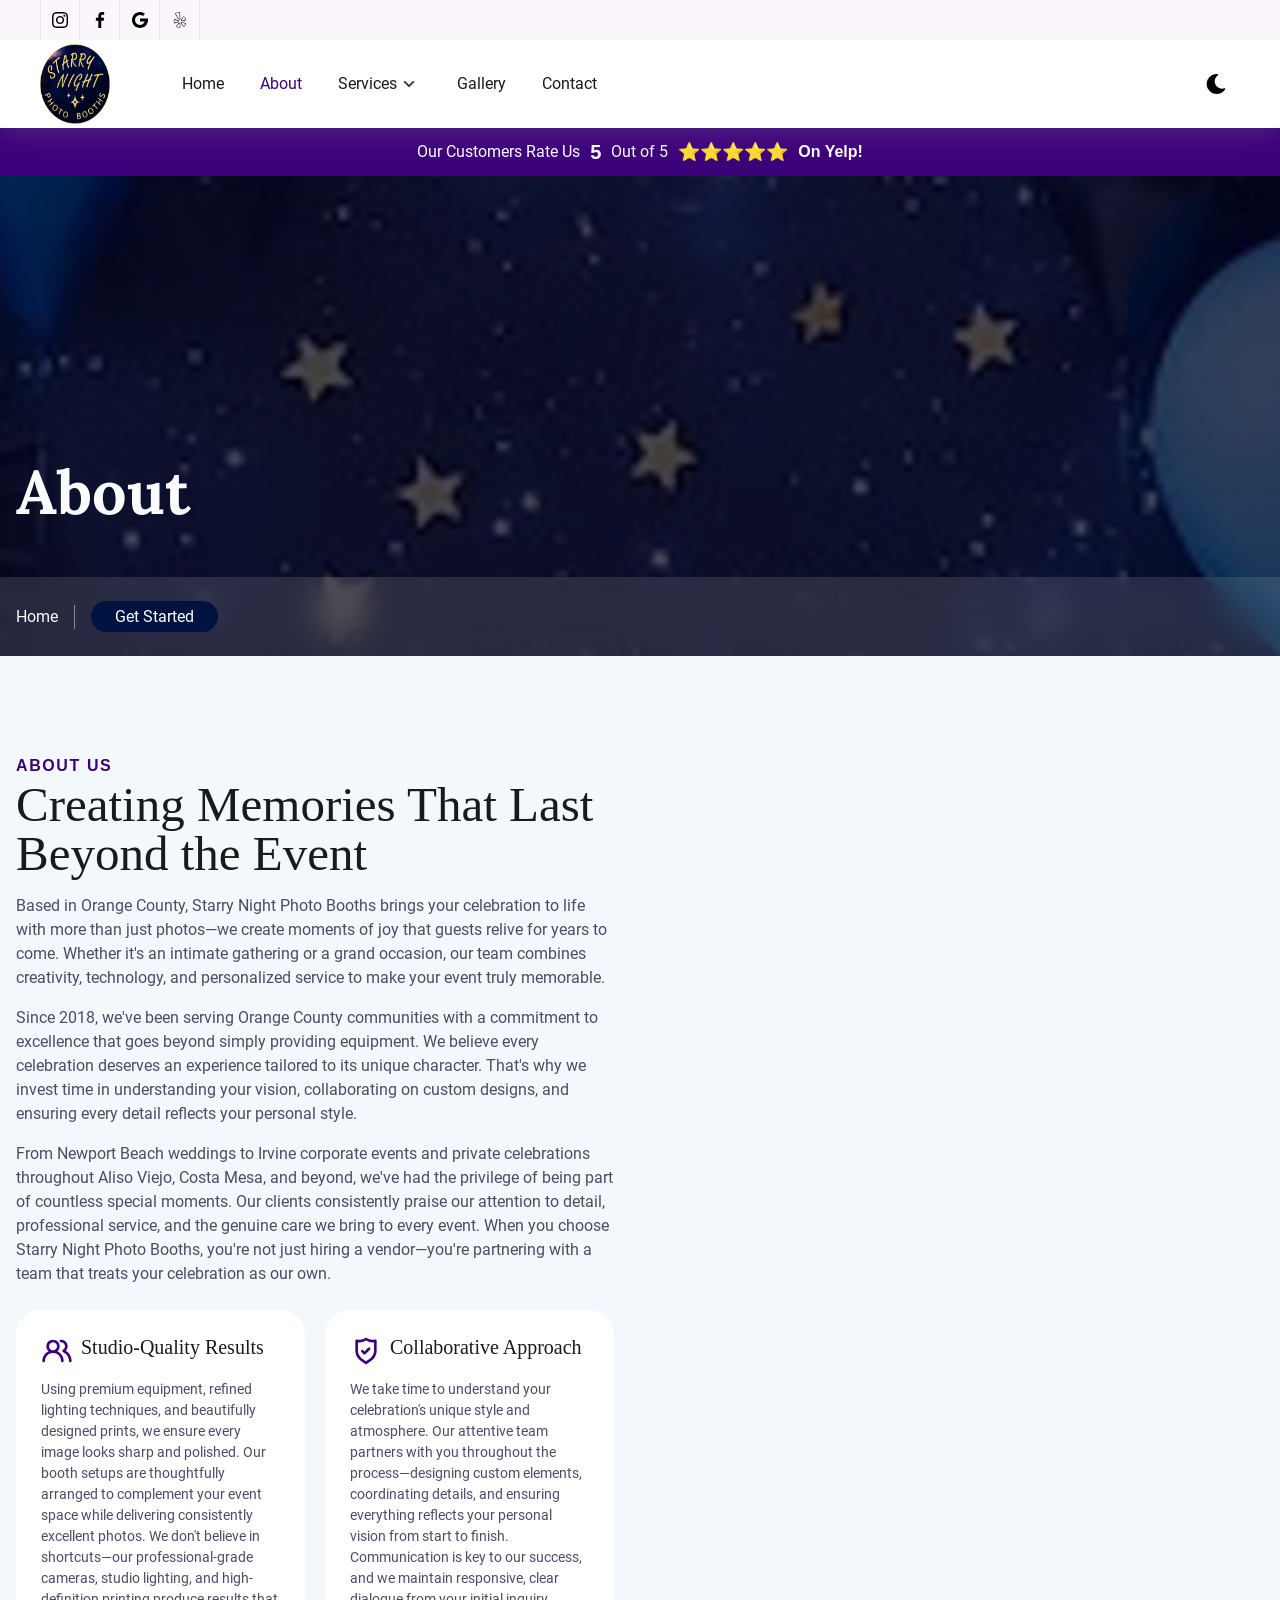
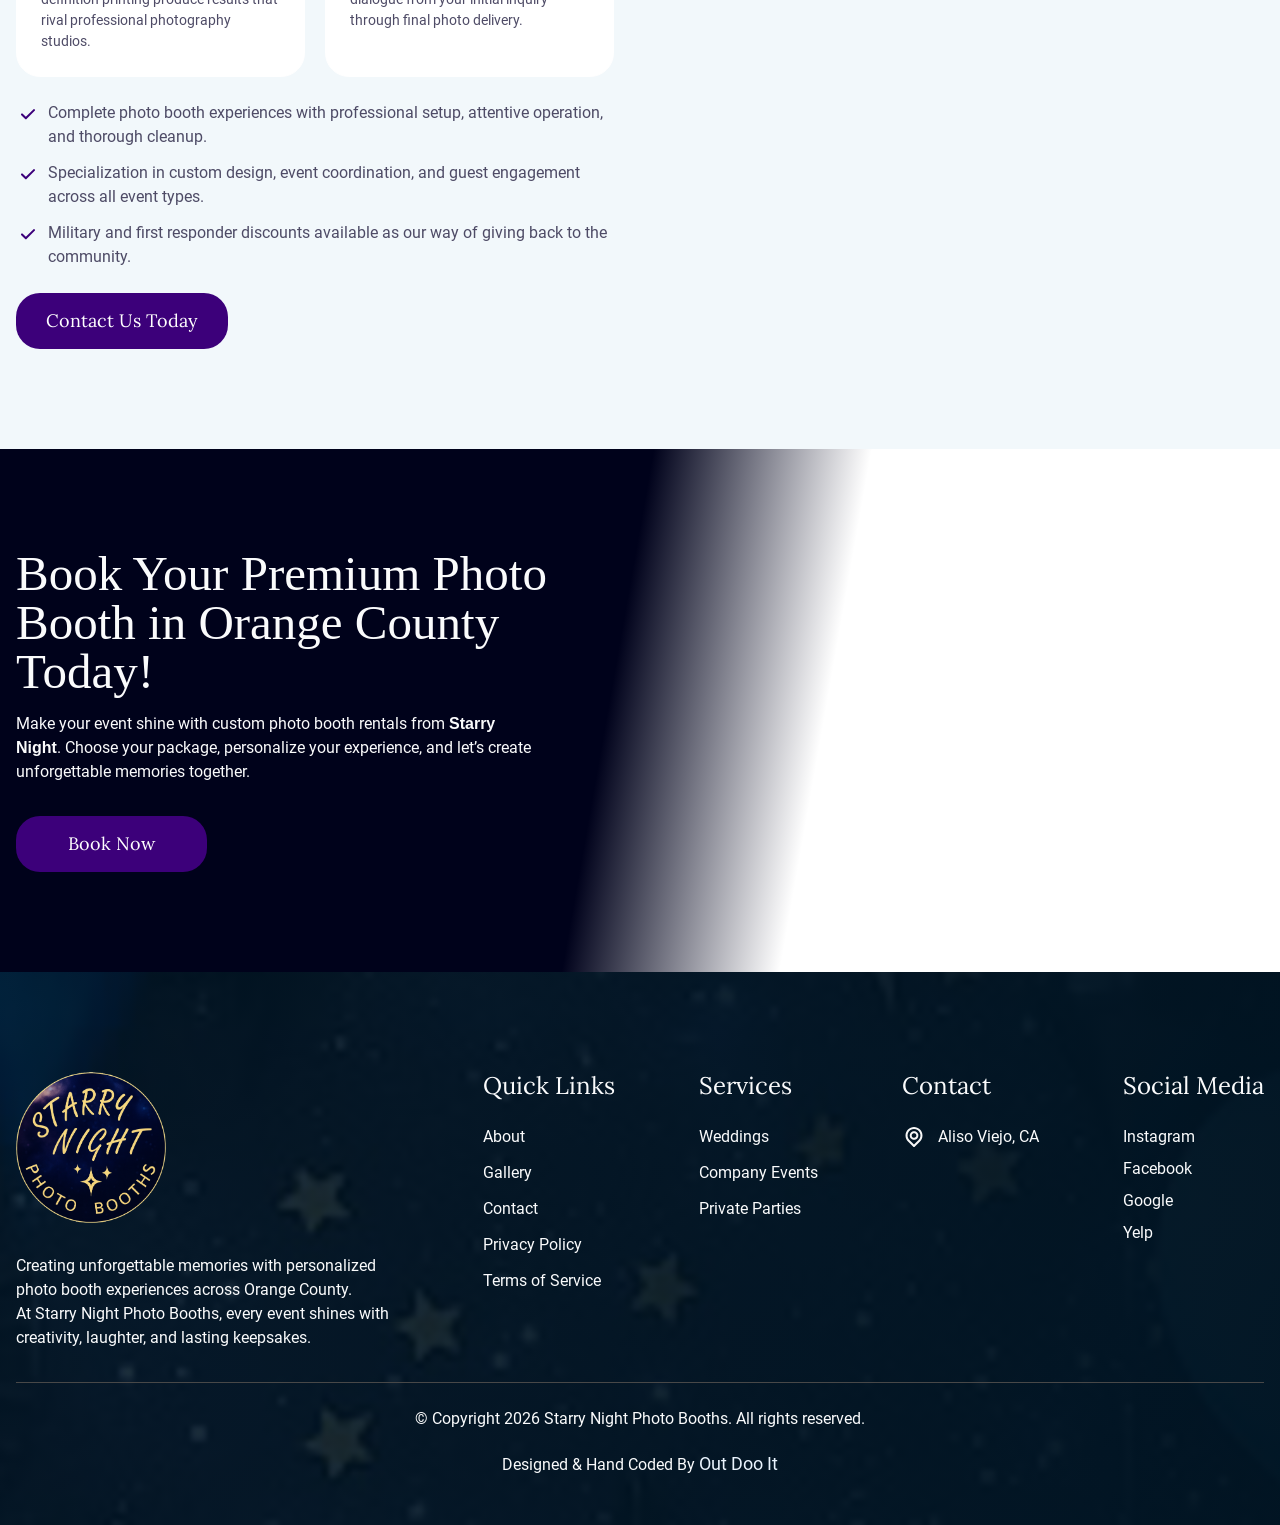
==== commit de400a45: "Apply baseline performance optimizations across pages. Improve image loading behavior by adding asyn" ====
--- a/about/index.html
+++ b/about/index.html
@@ -1 +1 @@
-<!doctype html><html lang="en"><head><meta charset="UTF-8"><meta content="IE=edge" http-equiv="X-UA-Compatible"><meta content="width=device-width,initial-scale=1" name="viewport"><meta content="Meet the team behind Orange County's premier photo booth rentals. Serving OC since 2018 with studio-quality equipment, custom designs, and personalized service for weddings, corporate events, and private parties." name="description"><link href="https://www.starrynightphotobooth.com/about/" rel="canonical"><meta content="Eleventy v3.1.2" name="generator"><meta content="About Starry Night Photo Booths | Orange County's Trusted Photo Booth Rental" property="og:title"><meta content="Meet the team behind Orange County's premier photo booth rentals. Serving OC since 2018 with studio-quality equipment, custom designs, and personalized service for weddings, corporate events, and private parties." property="og:description"><meta content="website" property="og:type"><meta content="https://www.starrynightphotobooth.com/about/" property="og:url"><meta content="/assets/images/hero.jpg" property="og:image"><meta content="/assets/images/hero.jpg" property="og:image:secure_url"><link href="/assets/favicons/favicon-96x96.png" rel="icon" type="image/png" sizes="96x96"><link href="/assets/favicons/favicon.svg" rel="icon" type="image/svg+xml"><link href="/assets/favicons/favicon.ico" rel="shortcut icon"><link href="/assets/favicons/apple-touch-icon.png" rel="apple-touch-icon" sizes="180x180"><meta content="Starry Night" name="apple-mobile-web-app-title"><link href="/assets/favicons/site.webmanifest" rel="manifest"><link href="/assets/images/logo.png" rel="preload" as="image"><link href="/assets/fonts/roboto-v29-latin-regular.woff2" rel="preload" as="font" crossorigin type="font/woff2"><link href="/assets/fonts/lora-v37-latin-regular.woff2" rel="preload" as="font" crossorigin type="font/woff2"><link href="/assets/fonts/lora-v37-latin-700.woff2" rel="preload" as="font" crossorigin type="font/woff2"><link href="/assets/css/root.css" rel="stylesheet"><script defer src="/assets/js/dark.js"></script><script defer src="/assets/js/nav.js"></script><link href="/assets/images/banner-18be6839.avif" rel="preload" as="image"><link href="/assets/css/about.css" rel="stylesheet"><title>About Starry Night Photo Booths | Orange County's Trusted Photo Booth Rental</title></head><body><a class="skip" href="#main" aria-label="skip to main content">Click To Skip To Main Content</a><div id="sticky-banner"><div class="cs-banner-wrapper"><div class="cs-banner-container"><div class="cs-mobile-booking-row"><span class="cs-booking-years">Now Booking for 2026 and 2027</span></div><div class="cs-message-section"><span class="cs-message-text">Book Your Photo Booth Online Today!</span> <span class="cs-booking-years">Now Booking for 2026 and 2027</span></div><div class="cs-buttons-row"><a class="cs-schedule-section" href="/contact#contact" aria-label="Schedule Online"><svg class="cs-schedule-icon" viewBox="0 0 24 24" xmlns="http://www.w3.org/2000/svg" aria-hidden="true" fill="none" height="24" width="24"><path d="M19 4H5C3.89 4 3 4.9 3 6V20C3 21.1 3.89 22 5 22H19C20.1 22 21 21.1 21 20V6C21 4.9 20.1 4 19 4ZM19 20H5V9H19V20ZM19 7H5V6H19V7Z" fill="currentColor"/><path d="M7 11H9V13H7V11Z" fill="currentColor"/><path d="M11 11H13V13H11V11Z" fill="currentColor"/><path d="M15 11H17V13H15V11Z" fill="currentColor"/></svg> <span class="cs-schedule-text">Book Online</span></a></div></div></div></div><script>!function(){const n=document.getElementById("sticky-banner");if(!n)return;let e,t=0,i=!1;function o(){i||(i=!0,requestAnimationFrame((function(){const e=window.pageYOffset||document.documentElement.scrollTop,o=window.innerWidth>=1024?130:50;e>o&&e>t?n.classList.add("visible"):(e<o||e<t)&&n.classList.remove("visible"),t=e<=0?0:e,i=!1})))}window.addEventListener("scroll",(function(){e&&cancelAnimationFrame(e),e=requestAnimationFrame(o)}),{passive:!0})}()</script><header id="cs-navigation"><div class="cs-wrapper"><a class="cs-logo cs-desktop" href="/" aria-label="back to home"><div class="cs-logo-wrapper"><img alt="Starry Night Photo Booths logo" decoding="async" height="29" src="/assets/images/logo.png" width="210" aria-hidden="true"></div></a><div class="cs-middle"><div class="cs-top-bar"><div class="cs-top-social"><a class="cs-social-link" href="https://www.instagram.com/starrynightphotobooths?utm_source=ig_web_button_share_sheet&igsh=ZDNlZDc0MzIxNw==" target="_blank" rel="noopener"><img alt="Instagram" decoding="async" height="16" src="/assets/svgs/instagram.svg" width="16" aria-hidden="true" class="cs-social-icon cs-light"> <img alt="Instagram" decoding="async" height="16" src="/assets/svgs/instagram-white.svg" width="16" aria-hidden="true" class="cs-social-icon cs-dark"> </a><a class="cs-social-link" href="https://www.facebook.com/profile.php?id=61573840318283" target="_blank" rel="noopener"><img alt="Facebook" decoding="async" height="16" src="/assets/svgs/facebook.svg" width="16" aria-hidden="true" class="cs-social-icon cs-light"> <img alt="Facebook" decoding="async" height="16" src="/assets/svgs/facebook-white.svg" width="16" aria-hidden="true" class="cs-social-icon cs-dark"> </a><a class="cs-social-link" href="" target="_blank" rel="noopener"><img alt="Google" decoding="async" height="16" src="/assets/svgs/google.svg" width="16" aria-hidden="true" class="cs-social-icon cs-light"> <img alt="Google" decoding="async" height="16" src="/assets/svgs/google-white.svg" width="16" aria-hidden="true" class="cs-social-icon cs-dark"> </a><a class="cs-social-link" href="https://www.yelp.com/biz/starry-night-photo-booths-aliso-viejo" target="_blank" rel="noopener"><img alt="Yelp" decoding="async" height="16" src="/assets/svgs/yelp.svg" width="16" aria-hidden="true" class="cs-social-icon cs-light"> <img alt="Yelp" decoding="async" height="16" src="/assets/svgs/yelp-white.svg" width="16" aria-hidden="true" class="cs-social-icon cs-dark"></a></div></div><div class="cs-bottom-bar"><a class="cs-logo" href="/" aria-label="back to home"><div class="cs-logo-wrapper"><img alt="Starry Night Photo Booths logo" decoding="async" height="29" src="/assets/images/logo.png" width="210" aria-hidden="true"></div></a><nav class="cs-nav" role="navigation"><button aria-label="mobile menu toggle" class="cs-toggle"><div class="cs-box" aria-hidden="true"><span class="cs-line cs-line1" aria-hidden="true"></span> <span class="cs-line cs-line2" aria-hidden="true"></span> <span class="cs-line cs-line3" aria-hidden="true"></span></div></button><div class="cs-ul-wrapper"><ul class="cs-ul" aria-expanded="false" id="cs-expanded"><li class="cs-li"><a class="cs-li-link" href="/">Home</a></li><li class="cs-li"><a class="cs-li-link cs-active" href="/about/">About</a></li><li class="cs-li cs-dropdown" tabindex="0"><span class="cs-li-link">Services <img alt="dropdown icon" decoding="async" height="24" src="/assets/svgs/drop-down.svg" width="24" aria-hidden="true" class="cs-drop-icon"></span><ul class="cs-drop-ul"><li class="cs-drop-li"><a class="cs-li-link cs-drop-link" href="/weddings/">Weddings</a></li><li class="cs-drop-li"><a class="cs-li-link cs-drop-link" href="/company-events/">Company Events</a></li><li class="cs-drop-li"><a class="cs-li-link cs-drop-link" href="/private-parties/">Private Parties</a></li></ul></li><li class="cs-li"><a class="cs-li-link" href="/gallery/">Gallery</a></li><li class="cs-li"><a class="cs-li-link" href="/contact/">Contact</a></li></ul></div></nav><a class="cs-button-border" href="/contact/">Book Now </a><button aria-label="dark mode toggle" id="dark-mode-toggle"><svg class="cs-moon" viewBox="0 0 480 480" xmlns="http://www.w3.org/2000/svg" style="enable-background:new 0 0 480 480" xml:space="preserve"><path d="M459.782 347.328c-4.288-5.28-11.488-7.232-17.824-4.96-17.76 6.368-37.024 9.632-57.312 9.632-97.056 0-176-78.976-176-176 0-58.4 28.832-112.768 77.12-145.472 5.472-3.712 8.096-10.4 6.624-16.832S285.638 2.4 279.078 1.44C271.59.352 264.134 0 256.646 0c-132.352 0-240 107.648-240 240s107.648 240 240 240c84 0 160.416-42.688 204.352-114.176 3.552-5.792 3.04-13.184-1.216-18.496z"/></svg> <img alt="moon" decoding="async" height="15" src="/assets/svgs/sun.svg" width="15" aria-hidden="true" class="cs-sun"></button></div></div></div></header><section id="review-bar"><div class="cs-container"><a class="cs-review-link" href="https://www.yelp.com/biz/starry-night-photo-booths-aliso-viejo" target="_blank" rel="noopener noreferrer"><span class="cs-review-text">Our Customers Rate Us</span> <span class="cs-rating">5</span> <span class="cs-review-text">Out of 5</span> <span class="cs-stars">⭐⭐⭐⭐⭐</span> <span class="cs-review-count">On Yelp!</span></a></div></section><main id="main"><div id="banner-2285"><div class="cs-container"><span class="cs-int-title">About</span><div class="cs-breadcrumbs"><a class="cs-link" href="/">Home</a> <a class="cs-link cs-active" href="/contact/">Get Started</a></div></div><picture class="cs-background"><source media="(max-width: 600px)" srcset="/assets/images/banner-18be6839.avif" type="image/avif"><source media="(max-width: 1024px)" srcset="/assets/images/banner-70a90b1d.avif" type="image/avif"><source media="(min-width: 1024px)" srcset="/assets/images/banner-23af1b9b.avif" type="image/avif"><img alt="About Starry Night Photo Booths Orange County" decoding="async" height="480" src="/assets/images/banner-6daaf0e9.jpeg" width="1920"></picture></div><section id="sbs-1362"><div class="cs-container"><div class="cs-image-group"><picture class="cs-background"><source media="(max-width: 600px)" srcset="/assets/images/about-fc363234.avif" type="image/avif"><source media="(max-width: 1024px)" srcset="/assets/images/about-c3de0b68.avif" type="image/avif"><source media="(min-width: 1024px)" srcset="/assets/images/about-e60d12c1.avif" type="image/avif"><img alt="Guests celebrating with Starry Night Photo Booth in Orange County CA" decoding="async" height="645" src="/assets/images/about-d331fa9c.jpeg" width="586" aria-hidden="true" loading="lazy"></picture></div><div class="cs-content"><span class="cs-topper">About Us</span><h1 class="cs-title">Creating Memories That Last Beyond the Event</h1><p class="cs-text">Based in Orange County, Starry Night Photo Booths brings your celebration to life with more than just photos—we create moments of joy that guests relive for years to come. Whether it's an intimate gathering or a grand occasion, our team combines creativity, technology, and personalized service to make your event truly memorable.</p><p class="cs-text">Since 2018, we've been serving Orange County communities with a commitment to excellence that goes beyond simply providing equipment. We believe every celebration deserves an experience tailored to its unique character. That's why we invest time in understanding your vision, collaborating on custom designs, and ensuring every detail reflects your personal style.</p><p class="cs-text">From Newport Beach weddings to Irvine corporate events and private celebrations throughout Aliso Viejo, Costa Mesa, and beyond, we've had the privilege of being part of countless special moments. Our clients consistently praise our attention to detail, professional service, and the genuine care we bring to every event. When you choose Starry Night Photo Booths, you're not just hiring a vendor—you're partnering with a team that treats your celebration as our own.</p><ul class="cs-card-group"><li class="cs-item"><h3 class="cs-h3"><img alt="icon" decoding="async" height="32" src="/assets/svgs/users.svg" width="32" aria-hidden="true" class="cs-h3-icon" loading="lazy"> Studio-Quality Results</h3><p class="cs-item-text">Using premium equipment, refined lighting techniques, and beautifully designed prints, we ensure every image looks sharp and polished. Our booth setups are thoughtfully arranged to complement your event space while delivering consistently excellent photos. We don't believe in shortcuts—our professional-grade cameras, studio lighting, and high-definition printing produce results that rival professional photography studios.</p></li><li class="cs-item"><h3 class="cs-h3"><img alt="icon" decoding="async" height="32" src="/assets/svgs/shield.svg" width="32" aria-hidden="true" class="cs-h3-icon" loading="lazy"> Collaborative Approach</h3><p class="cs-item-text">We take time to understand your celebration's unique style and atmosphere. Our attentive team partners with you throughout the process—designing custom elements, coordinating details, and ensuring everything reflects your personal vision from start to finish. Communication is key to our success, and we maintain responsive, clear dialogue from your initial inquiry through final photo delivery.</p></li></ul><ul class="cs-ul"><li class="cs-li"><img alt="checkmark" decoding="async" height="24" src="/assets/svgs/tick.svg" width="24" aria-hidden="true" class="cs-icon" loading="lazy"> Complete photo booth experiences with professional setup, attentive operation, and thorough cleanup.</li><li class="cs-li"><img alt="checkmark" decoding="async" height="24" src="/assets/svgs/tick.svg" width="24" aria-hidden="true" class="cs-icon" loading="lazy"> Specialization in custom design, event coordination, and guest engagement across all event types.</li><li class="cs-li"><img alt="checkmark" decoding="async" height="24" src="/assets/svgs/tick.svg" width="24" aria-hidden="true" class="cs-icon" loading="lazy"> Military and first responder discounts available as our way of giving back to the community.</li></ul><a class="cs-button-solid" href="/contact/">Contact Us Today</a></div></div></section><section id="cta-403"><div class="cs-container"><div class="cs-content"><h2 class="cs-title">Book Your Premium Photo Booth in Orange County Today!</h2><p class="cs-text">Make your event shine with custom photo booth rentals from <strong>Starry Night</strong>. Choose your package, personalize your experience, and let’s create unforgettable memories together.</p><a class="cs-button-solid" href="#" target="_blank">Book Now</a></div></div><picture class="cs-background"><source media="(max-width: 600px)" srcset="/assets/images/cta1-bf5ae7ca.avif" type="image/avif"><source media="(max-width: 1024px)" srcset="/assets/images/cta1-fa2c1f0e.avif" type="image/avif"><source media="(min-width: 1024px)" srcset="/assets/images/cta1-6aae1db0.avif" type="image/avif"><img alt="Bride and groom posing with Starry Night Photo Booth backdrop" decoding="async" height="523" src="/assets/images/cta1-2695320d.jpeg" width="1152" loading="lazy"></picture></section></main><footer id="cs-footer-1104"><div class="cs-container"><div class="cs-logo-group"><a class="cs-logo" href="/" aria-label="go back to home"><img alt="logo" decoding="async" height="29" src="/assets/images/logo.png" width="210" aria-hidden="true" class="cs-logo-img" loading="lazy"></a><p class="cs-text">Creating unforgettable memories with personalized photo booth experiences across Orange County. At Starry Night Photo Booths, every event shines with creativity, laughter, and lasting keepsakes.</p></div><ul class="cs-nav"><li class="cs-nav-li"><span class="cs-header">Quick Links</span></li><li class="cs-nav-li"><a class="cs-nav-link" href="/about/">About</a></li><li class="cs-nav-li"><a class="cs-nav-link" href="/gallery/">Gallery</a></li><li class="cs-nav-li"><a class="cs-nav-link" href="/contact/">Contact</a></li><li class="cs-nav-li"><a class="cs-nav-link" href="/privacy-policy/">Privacy Policy</a></li><li class="cs-nav-li"><a class="cs-nav-link" href="/terms-of-use/">Terms of Service</a></li></ul><ul class="cs-nav"><li class="cs-nav-li"><span class="cs-header">Services</span></li><li class="cs-nav-li"><a class="cs-nav-link" href="/weddings/">Weddings</a></li><li class="cs-nav-li"><a class="cs-nav-link" href="/company-events/">Company Events</a></li><li class="cs-nav-li"><a class="cs-nav-link" href="/private-parties/">Private Parties</a></li></ul><ul class="cs-nav"><li class="cs-nav-li"><span class="cs-header">Contact</span></li><li class="cs-nav-li"><img alt="email" decoding="async" height="24" src="/assets/svgs/location-2.svg" width="24" aria-hidden="true" class="cs-icon" loading="lazy"> <a class="cs-nav-link cs-email" href="https://maps.app.goo.gl/A2kbSHyK4jvgRMyG9">Aliso Viejo, CA</a></li></ul><div class="cs-info"><span class="cs-header">Social Media</span><div class="cs-social-links"><a class="cs-link" href="https://www.instagram.com/starrynightphotobooths?utm_source=ig_web_button_share_sheet&igsh=ZDNlZDc0MzIxNw==" target="_blank" rel="noopener">Instagram </a><a class="cs-link" href="https://www.facebook.com/profile.php?id=61573840318283" target="_blank" rel="noopener">Facebook </a><a class="cs-link" href="https://maps.app.goo.gl/E7cmXjYi2TqzCFae6" target="_blank" rel="noopener">Google </a><a class="cs-link" href="https://www.yelp.com/biz/starry-night-photo-booths-aliso-viejo" target="_blank" rel="noopener">Yelp</a></div></div></div><div class="cs-bottom"><span class="cs-copyright">© Copyright 2026 Starry Night Photo Booths. All rights reserved.</span><br><span class="cs-copyright">Designed & Hand Coded By <a class="cs-copyright-link" href="https://outdooit.com" target="_blank">Out Doo It</a></span></div><picture class="cs-background"><source media="(max-width: 600px)" srcset="/assets/images/footerBg-2a670e4c.avif" type="image/avif"><source media="(max-width: 1024px)" srcset="/assets/images/footerBg-083204af.avif" type="image/avif"><source media="(min-width: 1024px)" srcset="/assets/images/footerBg-3166d302.avif" type="image/avif"><img alt="Blue balloon and star backdrop design" decoding="async" height="613" src="/assets/images/footerBg-06f99ec3.jpeg" width="1920" loading="lazy"></picture></footer><script>function loadUmami(){var e=document.getElementsByTagName("head")[0],t=document.createElement("script");t.defer=!0,t.src="https://cloud.umami.is/script.js",t.setAttribute("data-website-id","34caf924-b458-4331-84d9-d3a0080179b3"),e.appendChild(t),document.removeEventListener("scroll",loadUmami)}document.addEventListener("scroll",loadUmami)</script></body></html>+<!doctype html><html lang="en"><head><meta charset="UTF-8"><meta content="IE=edge" http-equiv="X-UA-Compatible"><meta content="width=device-width,initial-scale=1" name="viewport"><meta content="Meet the team behind Orange County's premier photo booth rentals. Serving OC since 2018 with studio-quality equipment, custom designs, and personalized service for weddings, corporate events, and private parties." name="description"><link href="https://www.starrynightphotobooth.com/about/" rel="canonical"><meta content="Eleventy v3.1.2" name="generator"><meta content="About Starry Night Photo Booths | Orange County's Trusted Photo Booth Rental" property="og:title"><meta content="Meet the team behind Orange County's premier photo booth rentals. Serving OC since 2018 with studio-quality equipment, custom designs, and personalized service for weddings, corporate events, and private parties." property="og:description"><meta content="website" property="og:type"><meta content="https://www.starrynightphotobooth.com/about/" property="og:url"><meta content="/assets/images/hero.jpg" property="og:image"><meta content="/assets/images/hero.jpg" property="og:image:secure_url"><link href="/assets/favicons/favicon-96x96.png" rel="icon" type="image/png" sizes="96x96"><link href="/assets/favicons/favicon.svg" rel="icon" type="image/svg+xml"><link href="/assets/favicons/favicon.ico" rel="shortcut icon"><link href="/assets/favicons/apple-touch-icon.png" rel="apple-touch-icon" sizes="180x180"><meta content="Starry Night" name="apple-mobile-web-app-title"><link href="/assets/favicons/site.webmanifest" rel="manifest"><link href="/assets/images/logo.png" rel="preload" as="image"><link href="/assets/fonts/roboto-v29-latin-regular.woff2" rel="preload" as="font" crossorigin type="font/woff2"><link href="/assets/fonts/lora-v37-latin-regular.woff2" rel="preload" as="font" crossorigin type="font/woff2"><link href="/assets/fonts/lora-v37-latin-700.woff2" rel="preload" as="font" crossorigin type="font/woff2"><link href="/assets/css/root.css" rel="stylesheet"><script defer src="/assets/js/dark.js"></script><script defer src="/assets/js/nav.js"></script><link href="/assets/images/banner-18be6839.avif" rel="preload" as="image"><link href="/assets/css/about.css" rel="stylesheet"><title>About Starry Night Photo Booths | Orange County's Trusted Photo Booth Rental</title></head><body><a class="skip" href="#main" aria-label="skip to main content">Click To Skip To Main Content</a><div id="sticky-banner"><div class="cs-banner-wrapper"><div class="cs-banner-container"><div class="cs-mobile-booking-row"><span class="cs-booking-years">Now Booking for 2026 and 2027</span></div><div class="cs-message-section"><span class="cs-message-text">Book Your Photo Booth Online Today!</span> <span class="cs-booking-years">Now Booking for 2026 and 2027</span></div><div class="cs-buttons-row"><a class="cs-schedule-section" href="/contact#contact" aria-label="Schedule Online"><svg class="cs-schedule-icon" viewBox="0 0 24 24" xmlns="http://www.w3.org/2000/svg" aria-hidden="true" fill="none" height="24" width="24"><path d="M19 4H5C3.89 4 3 4.9 3 6V20C3 21.1 3.89 22 5 22H19C20.1 22 21 21.1 21 20V6C21 4.9 20.1 4 19 4ZM19 20H5V9H19V20ZM19 7H5V6H19V7Z" fill="currentColor"/><path d="M7 11H9V13H7V11Z" fill="currentColor"/><path d="M11 11H13V13H11V11Z" fill="currentColor"/><path d="M15 11H17V13H15V11Z" fill="currentColor"/></svg> <span class="cs-schedule-text">Book Online</span></a></div></div></div></div><script>!function(){const n=document.getElementById("sticky-banner");if(!n)return;let e,t=0,i=!1;function o(){i||(i=!0,requestAnimationFrame((function(){const e=window.pageYOffset||document.documentElement.scrollTop,o=window.innerWidth>=1024?130:50;e>o&&e>t?n.classList.add("visible"):(e<o||e<t)&&n.classList.remove("visible"),t=e<=0?0:e,i=!1})))}window.addEventListener("scroll",(function(){e&&cancelAnimationFrame(e),e=requestAnimationFrame(o)}),{passive:!0})}()</script><header id="cs-navigation"><div class="cs-wrapper"><a class="cs-logo cs-desktop" href="/" aria-label="back to home"><div class="cs-logo-wrapper"><img alt="Starry Night Photo Booths logo" decoding="async" height="29" src="/assets/images/logo.png" width="210" aria-hidden="true" loading="lazy"></div></a><div class="cs-middle"><div class="cs-top-bar"><div class="cs-top-social"><a class="cs-social-link" href="https://www.instagram.com/starrynightphotobooths?utm_source=ig_web_button_share_sheet&igsh=ZDNlZDc0MzIxNw==" target="_blank" rel="noopener"><img alt="Instagram" decoding="async" height="16" src="/assets/svgs/instagram.svg" width="16" aria-hidden="true" class="cs-social-icon cs-light" loading="lazy"> <img alt="Instagram" decoding="async" height="16" src="/assets/svgs/instagram-white.svg" width="16" aria-hidden="true" class="cs-social-icon cs-dark" loading="lazy"> </a><a class="cs-social-link" href="https://www.facebook.com/profile.php?id=61573840318283" target="_blank" rel="noopener"><img alt="Facebook" decoding="async" height="16" src="/assets/svgs/facebook.svg" width="16" aria-hidden="true" class="cs-social-icon cs-light" loading="lazy"> <img alt="Facebook" decoding="async" height="16" src="/assets/svgs/facebook-white.svg" width="16" aria-hidden="true" class="cs-social-icon cs-dark" loading="lazy"> </a><a class="cs-social-link" href="" target="_blank" rel="noopener"><img alt="Google" decoding="async" height="16" src="/assets/svgs/google.svg" width="16" aria-hidden="true" class="cs-social-icon cs-light" loading="lazy"> <img alt="Google" decoding="async" height="16" src="/assets/svgs/google-white.svg" width="16" aria-hidden="true" class="cs-social-icon cs-dark" loading="lazy"> </a><a class="cs-social-link" href="https://www.yelp.com/biz/starry-night-photo-booths-aliso-viejo" target="_blank" rel="noopener"><img alt="Yelp" decoding="async" height="16" src="/assets/svgs/yelp.svg" width="16" aria-hidden="true" class="cs-social-icon cs-light" loading="lazy"> <img alt="Yelp" decoding="async" height="16" src="/assets/svgs/yelp-white.svg" width="16" aria-hidden="true" class="cs-social-icon cs-dark" loading="lazy"></a></div></div><div class="cs-bottom-bar"><a class="cs-logo" href="/" aria-label="back to home"><div class="cs-logo-wrapper"><img alt="Starry Night Photo Booths logo" decoding="async" height="29" src="/assets/images/logo.png" width="210" aria-hidden="true" loading="lazy"></div></a><nav class="cs-nav" role="navigation"><button aria-label="mobile menu toggle" class="cs-toggle"><div class="cs-box" aria-hidden="true"><span class="cs-line cs-line1" aria-hidden="true"></span> <span class="cs-line cs-line2" aria-hidden="true"></span> <span class="cs-line cs-line3" aria-hidden="true"></span></div></button><div class="cs-ul-wrapper"><ul class="cs-ul" aria-expanded="false" id="cs-expanded"><li class="cs-li"><a class="cs-li-link" href="/">Home</a></li><li class="cs-li"><a class="cs-li-link cs-active" href="/about/">About</a></li><li class="cs-li cs-dropdown" tabindex="0"><span class="cs-li-link">Services <img alt="dropdown icon" decoding="async" height="24" src="/assets/svgs/drop-down.svg" width="24" aria-hidden="true" class="cs-drop-icon" loading="lazy"></span><ul class="cs-drop-ul"><li class="cs-drop-li"><a class="cs-li-link cs-drop-link" href="/weddings/">Weddings</a></li><li class="cs-drop-li"><a class="cs-li-link cs-drop-link" href="/company-events/">Company Events</a></li><li class="cs-drop-li"><a class="cs-li-link cs-drop-link" href="/private-parties/">Private Parties</a></li></ul></li><li class="cs-li"><a class="cs-li-link" href="/gallery/">Gallery</a></li><li class="cs-li"><a class="cs-li-link" href="/contact/">Contact</a></li></ul></div></nav><a class="cs-button-border" href="/contact/">Book Now </a><button aria-label="dark mode toggle" id="dark-mode-toggle"><svg class="cs-moon" viewBox="0 0 480 480" xmlns="http://www.w3.org/2000/svg" style="enable-background:new 0 0 480 480" xml:space="preserve"><path d="M459.782 347.328c-4.288-5.28-11.488-7.232-17.824-4.96-17.76 6.368-37.024 9.632-57.312 9.632-97.056 0-176-78.976-176-176 0-58.4 28.832-112.768 77.12-145.472 5.472-3.712 8.096-10.4 6.624-16.832S285.638 2.4 279.078 1.44C271.59.352 264.134 0 256.646 0c-132.352 0-240 107.648-240 240s107.648 240 240 240c84 0 160.416-42.688 204.352-114.176 3.552-5.792 3.04-13.184-1.216-18.496z"/></svg> <img alt="moon" decoding="async" height="15" src="/assets/svgs/sun.svg" width="15" aria-hidden="true" class="cs-sun" loading="lazy"></button></div></div></div></header><section id="review-bar"><div class="cs-container"><a class="cs-review-link" href="https://www.yelp.com/biz/starry-night-photo-booths-aliso-viejo" target="_blank" rel="noopener noreferrer"><span class="cs-review-text">Our Customers Rate Us</span> <span class="cs-rating">5</span> <span class="cs-review-text">Out of 5</span> <span class="cs-stars">⭐⭐⭐⭐⭐</span> <span class="cs-review-count">On Yelp!</span></a></div></section><main id="main"><div id="banner-2285"><div class="cs-container"><span class="cs-int-title">About</span><div class="cs-breadcrumbs"><a class="cs-link" href="/">Home</a> <a class="cs-link cs-active" href="/contact/">Get Started</a></div></div><picture class="cs-background"><source media="(max-width: 600px)" srcset="/assets/images/banner-18be6839.avif" type="image/avif"><source media="(max-width: 1024px)" srcset="/assets/images/banner-70a90b1d.avif" type="image/avif"><source media="(min-width: 1024px)" srcset="/assets/images/banner-23af1b9b.avif" type="image/avif"><img alt="About Starry Night Photo Booths Orange County" decoding="async" height="480" src="/assets/images/banner-6daaf0e9.jpeg" width="1920" loading="lazy"></picture></div><section id="sbs-1362"><div class="cs-container"><div class="cs-image-group"><picture class="cs-background"><source media="(max-width: 600px)" srcset="/assets/images/about-fc363234.avif" type="image/avif"><source media="(max-width: 1024px)" srcset="/assets/images/about-c3de0b68.avif" type="image/avif"><source media="(min-width: 1024px)" srcset="/assets/images/about-e60d12c1.avif" type="image/avif"><img alt="Guests celebrating with Starry Night Photo Booth in Orange County CA" decoding="async" height="645" src="/assets/images/about-d331fa9c.jpeg" width="586" aria-hidden="true" loading="lazy"></picture></div><div class="cs-content"><span class="cs-topper">About Us</span><h1 class="cs-title">Creating Memories That Last Beyond the Event</h1><p class="cs-text">Based in Orange County, Starry Night Photo Booths brings your celebration to life with more than just photos—we create moments of joy that guests relive for years to come. Whether it's an intimate gathering or a grand occasion, our team combines creativity, technology, and personalized service to make your event truly memorable.</p><p class="cs-text">Since 2018, we've been serving Orange County communities with a commitment to excellence that goes beyond simply providing equipment. We believe every celebration deserves an experience tailored to its unique character. That's why we invest time in understanding your vision, collaborating on custom designs, and ensuring every detail reflects your personal style.</p><p class="cs-text">From Newport Beach weddings to Irvine corporate events and private celebrations throughout Aliso Viejo, Costa Mesa, and beyond, we've had the privilege of being part of countless special moments. Our clients consistently praise our attention to detail, professional service, and the genuine care we bring to every event. When you choose Starry Night Photo Booths, you're not just hiring a vendor—you're partnering with a team that treats your celebration as our own.</p><ul class="cs-card-group"><li class="cs-item"><h3 class="cs-h3"><img alt="icon" decoding="async" height="32" src="/assets/svgs/users.svg" width="32" aria-hidden="true" class="cs-h3-icon" loading="lazy"> Studio-Quality Results</h3><p class="cs-item-text">Using premium equipment, refined lighting techniques, and beautifully designed prints, we ensure every image looks sharp and polished. Our booth setups are thoughtfully arranged to complement your event space while delivering consistently excellent photos. We don't believe in shortcuts—our professional-grade cameras, studio lighting, and high-definition printing produce results that rival professional photography studios.</p></li><li class="cs-item"><h3 class="cs-h3"><img alt="icon" decoding="async" height="32" src="/assets/svgs/shield.svg" width="32" aria-hidden="true" class="cs-h3-icon" loading="lazy"> Collaborative Approach</h3><p class="cs-item-text">We take time to understand your celebration's unique style and atmosphere. Our attentive team partners with you throughout the process—designing custom elements, coordinating details, and ensuring everything reflects your personal vision from start to finish. Communication is key to our success, and we maintain responsive, clear dialogue from your initial inquiry through final photo delivery.</p></li></ul><ul class="cs-ul"><li class="cs-li"><img alt="checkmark" decoding="async" height="24" src="/assets/svgs/tick.svg" width="24" aria-hidden="true" class="cs-icon" loading="lazy"> Complete photo booth experiences with professional setup, attentive operation, and thorough cleanup.</li><li class="cs-li"><img alt="checkmark" decoding="async" height="24" src="/assets/svgs/tick.svg" width="24" aria-hidden="true" class="cs-icon" loading="lazy"> Specialization in custom design, event coordination, and guest engagement across all event types.</li><li class="cs-li"><img alt="checkmark" decoding="async" height="24" src="/assets/svgs/tick.svg" width="24" aria-hidden="true" class="cs-icon" loading="lazy"> Military and first responder discounts available as our way of giving back to the community.</li></ul><a class="cs-button-solid" href="/contact/">Contact Us Today</a></div></div></section><section id="cta-403"><div class="cs-container"><div class="cs-content"><h2 class="cs-title">Book Your Premium Photo Booth in Orange County Today!</h2><p class="cs-text">Make your event shine with custom photo booth rentals from <strong>Starry Night</strong>. Choose your package, personalize your experience, and let’s create unforgettable memories together.</p><a class="cs-button-solid" href="#" target="_blank">Book Now</a></div></div><picture class="cs-background"><source media="(max-width: 600px)" srcset="/assets/images/cta1-bf5ae7ca.avif" type="image/avif"><source media="(max-width: 1024px)" srcset="/assets/images/cta1-fa2c1f0e.avif" type="image/avif"><source media="(min-width: 1024px)" srcset="/assets/images/cta1-6aae1db0.avif" type="image/avif"><img alt="Bride and groom posing with Starry Night Photo Booth backdrop" decoding="async" height="523" src="/assets/images/cta1-2695320d.jpeg" width="1152" loading="lazy"></picture></section></main><footer id="cs-footer-1104"><div class="cs-container"><div class="cs-logo-group"><a class="cs-logo" href="/" aria-label="go back to home"><img alt="logo" decoding="async" height="29" src="/assets/images/logo.png" width="210" aria-hidden="true" class="cs-logo-img" loading="lazy"></a><p class="cs-text">Creating unforgettable memories with personalized photo booth experiences across Orange County. At Starry Night Photo Booths, every event shines with creativity, laughter, and lasting keepsakes.</p></div><ul class="cs-nav"><li class="cs-nav-li"><span class="cs-header">Quick Links</span></li><li class="cs-nav-li"><a class="cs-nav-link" href="/about/">About</a></li><li class="cs-nav-li"><a class="cs-nav-link" href="/gallery/">Gallery</a></li><li class="cs-nav-li"><a class="cs-nav-link" href="/contact/">Contact</a></li><li class="cs-nav-li"><a class="cs-nav-link" href="/privacy-policy/">Privacy Policy</a></li><li class="cs-nav-li"><a class="cs-nav-link" href="/terms-of-use/">Terms of Service</a></li></ul><ul class="cs-nav"><li class="cs-nav-li"><span class="cs-header">Services</span></li><li class="cs-nav-li"><a class="cs-nav-link" href="/weddings/">Weddings</a></li><li class="cs-nav-li"><a class="cs-nav-link" href="/company-events/">Company Events</a></li><li class="cs-nav-li"><a class="cs-nav-link" href="/private-parties/">Private Parties</a></li></ul><ul class="cs-nav"><li class="cs-nav-li"><span class="cs-header">Contact</span></li><li class="cs-nav-li"><img alt="email" decoding="async" height="24" src="/assets/svgs/location-2.svg" width="24" aria-hidden="true" class="cs-icon" loading="lazy"> <a class="cs-nav-link cs-email" href="https://maps.app.goo.gl/A2kbSHyK4jvgRMyG9">Aliso Viejo, CA</a></li></ul><div class="cs-info"><span class="cs-header">Social Media</span><div class="cs-social-links"><a class="cs-link" href="https://www.instagram.com/starrynightphotobooths?utm_source=ig_web_button_share_sheet&igsh=ZDNlZDc0MzIxNw==" target="_blank" rel="noopener">Instagram </a><a class="cs-link" href="https://www.facebook.com/profile.php?id=61573840318283" target="_blank" rel="noopener">Facebook </a><a class="cs-link" href="https://maps.app.goo.gl/E7cmXjYi2TqzCFae6" target="_blank" rel="noopener">Google </a><a class="cs-link" href="https://www.yelp.com/biz/starry-night-photo-booths-aliso-viejo" target="_blank" rel="noopener">Yelp</a></div></div></div><div class="cs-bottom"><span class="cs-copyright">© Copyright 2026 Starry Night Photo Booths. All rights reserved.</span><br><span class="cs-copyright">Designed & Hand Coded By <a class="cs-copyright-link" href="https://outdooit.com" target="_blank">Out Doo It</a></span></div><picture class="cs-background"><source media="(max-width: 600px)" srcset="/assets/images/footerBg-2a670e4c.avif" type="image/avif"><source media="(max-width: 1024px)" srcset="/assets/images/footerBg-083204af.avif" type="image/avif"><source media="(min-width: 1024px)" srcset="/assets/images/footerBg-3166d302.avif" type="image/avif"><img alt="Blue balloon and star backdrop design" decoding="async" height="613" src="/assets/images/footerBg-06f99ec3.jpeg" width="1920" loading="lazy"></picture></footer><script>function loadUmami(){var e=document.getElementsByTagName("head")[0],t=document.createElement("script");t.defer=!0,t.src="https://cloud.umami.is/script.js",t.setAttribute("data-website-id","34caf924-b458-4331-84d9-d3a0080179b3"),e.appendChild(t),document.removeEventListener("scroll",loadUmami)}document.addEventListener("scroll",loadUmami)</script></body></html>
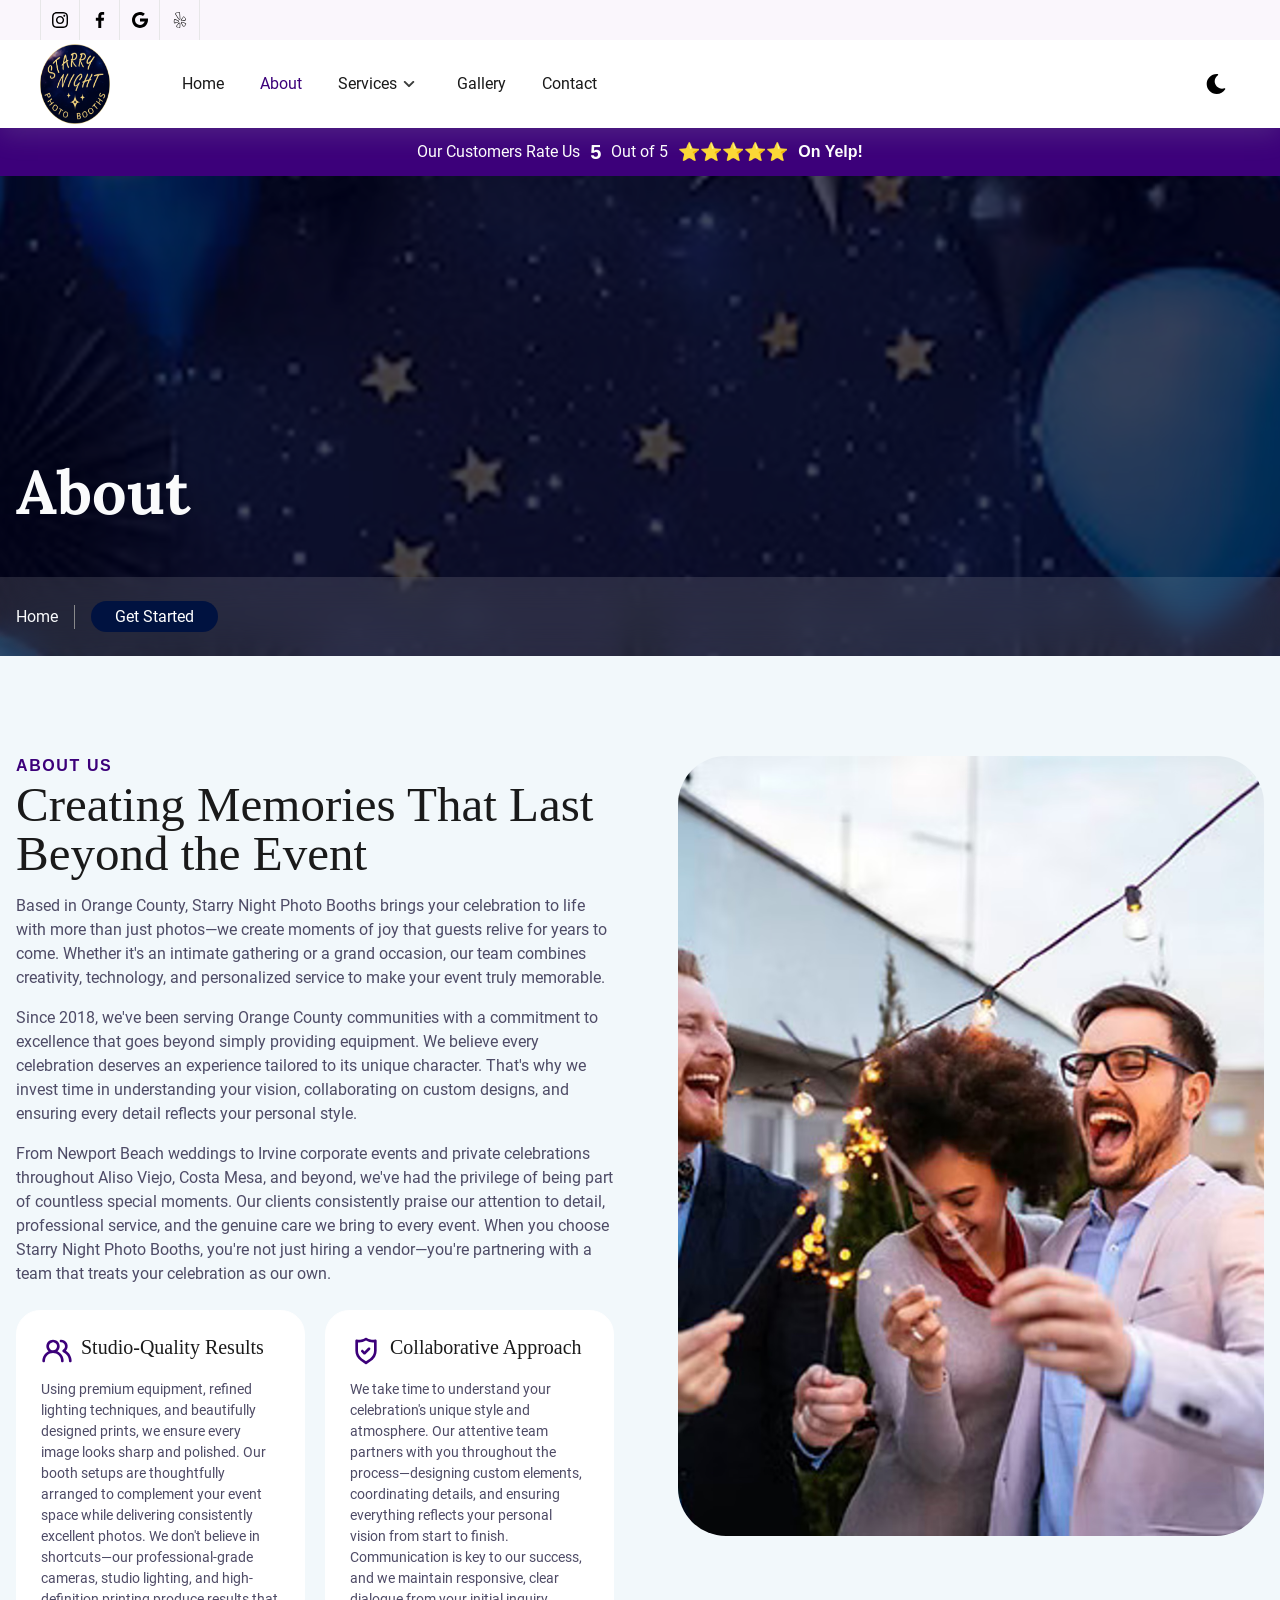
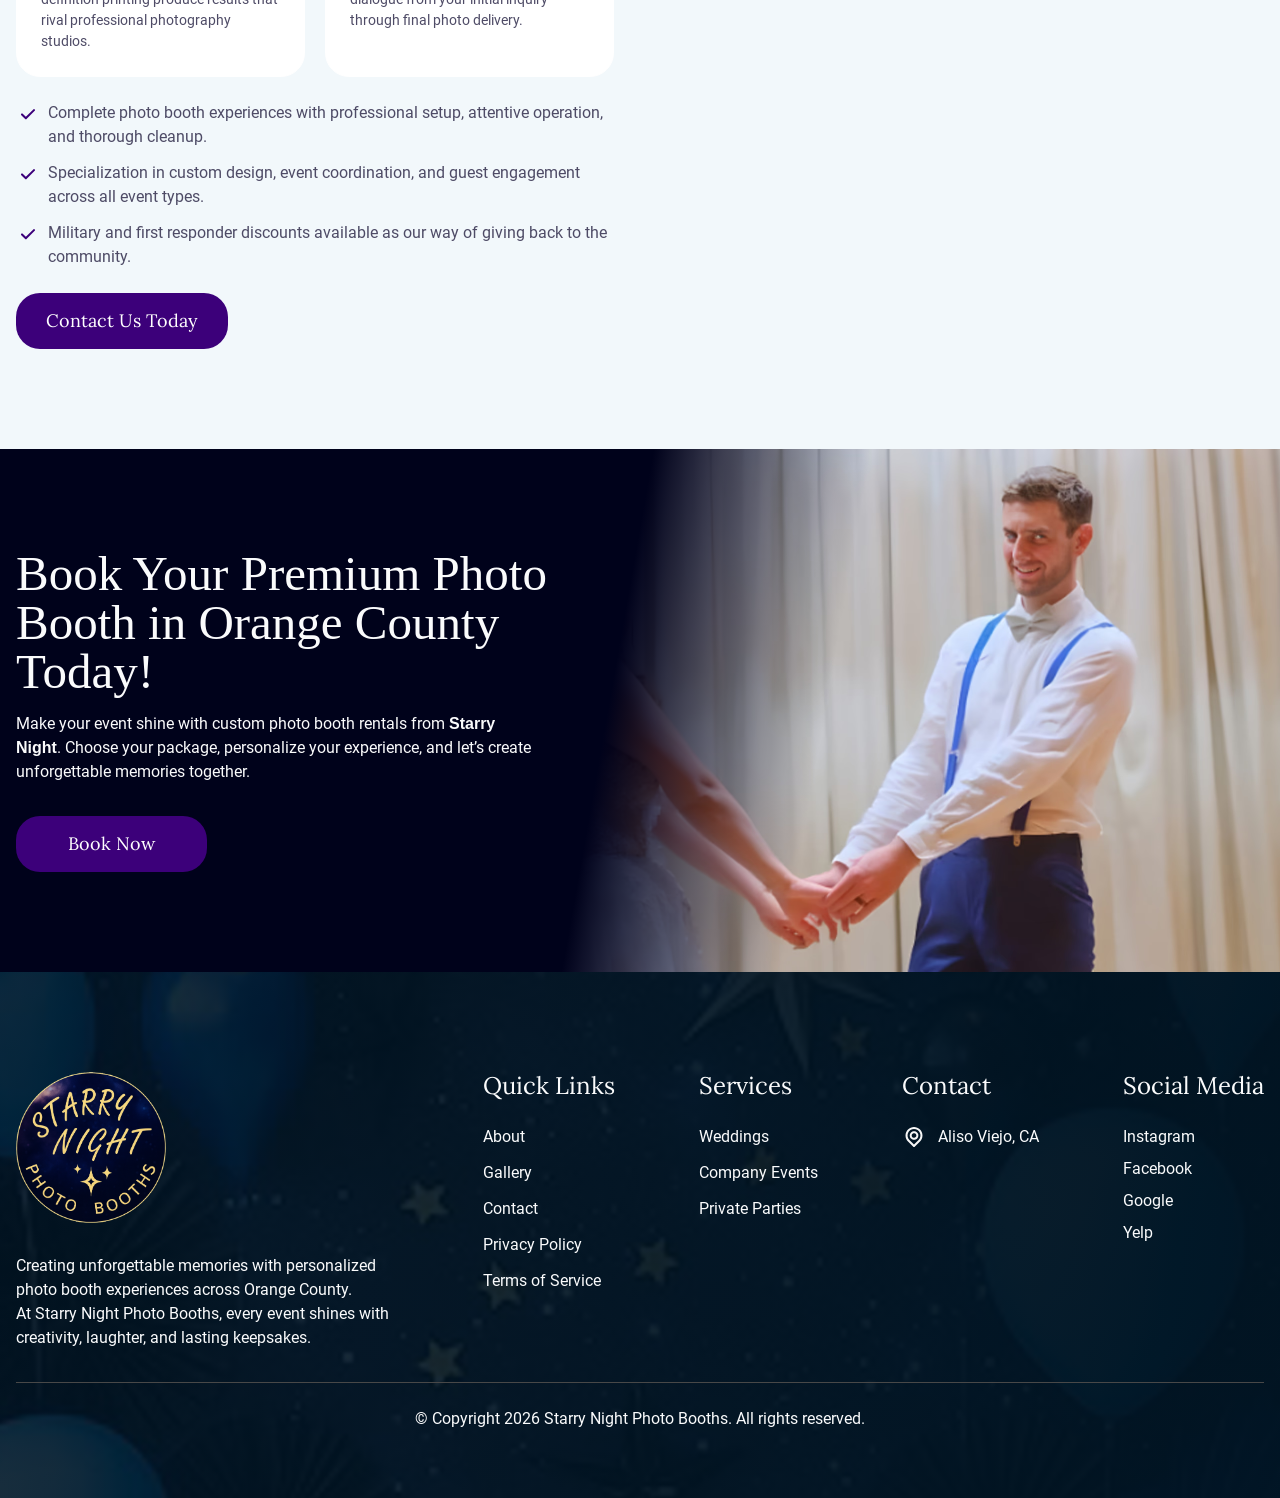
==== commit 11e56613: "Remove footer developer credit text. Delete the "Designed & Hand Coded By Out Doo It" footer line fr" ====
--- a/about/index.html
+++ b/about/index.html
@@ -1 +1 @@
-<!doctype html><html lang="en"><head><meta charset="UTF-8"><meta content="IE=edge" http-equiv="X-UA-Compatible"><meta content="width=device-width,initial-scale=1" name="viewport"><meta content="Meet the team behind Orange County's premier photo booth rentals. Serving OC since 2018 with studio-quality equipment, custom designs, and personalized service for weddings, corporate events, and private parties." name="description"><link href="https://www.starrynightphotobooth.com/about/" rel="canonical"><meta content="Eleventy v3.1.2" name="generator"><meta content="About Starry Night Photo Booths | Orange County's Trusted Photo Booth Rental" property="og:title"><meta content="Meet the team behind Orange County's premier photo booth rentals. Serving OC since 2018 with studio-quality equipment, custom designs, and personalized service for weddings, corporate events, and private parties." property="og:description"><meta content="website" property="og:type"><meta content="https://www.starrynightphotobooth.com/about/" property="og:url"><meta content="/assets/images/hero.jpg" property="og:image"><meta content="/assets/images/hero.jpg" property="og:image:secure_url"><link href="/assets/favicons/favicon-96x96.png" rel="icon" type="image/png" sizes="96x96"><link href="/assets/favicons/favicon.svg" rel="icon" type="image/svg+xml"><link href="/assets/favicons/favicon.ico" rel="shortcut icon"><link href="/assets/favicons/apple-touch-icon.png" rel="apple-touch-icon" sizes="180x180"><meta content="Starry Night" name="apple-mobile-web-app-title"><link href="/assets/favicons/site.webmanifest" rel="manifest"><link href="/assets/images/logo.png" rel="preload" as="image"><link href="/assets/fonts/roboto-v29-latin-regular.woff2" rel="preload" as="font" crossorigin type="font/woff2"><link href="/assets/fonts/lora-v37-latin-regular.woff2" rel="preload" as="font" crossorigin type="font/woff2"><link href="/assets/fonts/lora-v37-latin-700.woff2" rel="preload" as="font" crossorigin type="font/woff2"><link href="/assets/css/root.css" rel="stylesheet"><script defer src="/assets/js/dark.js"></script><script defer src="/assets/js/nav.js"></script><link href="/assets/images/banner-18be6839.avif" rel="preload" as="image"><link href="/assets/css/about.css" rel="stylesheet"><title>About Starry Night Photo Booths | Orange County's Trusted Photo Booth Rental</title></head><body><a class="skip" href="#main" aria-label="skip to main content">Click To Skip To Main Content</a><div id="sticky-banner"><div class="cs-banner-wrapper"><div class="cs-banner-container"><div class="cs-mobile-booking-row"><span class="cs-booking-years">Now Booking for 2026 and 2027</span></div><div class="cs-message-section"><span class="cs-message-text">Book Your Photo Booth Online Today!</span> <span class="cs-booking-years">Now Booking for 2026 and 2027</span></div><div class="cs-buttons-row"><a class="cs-schedule-section" href="/contact#contact" aria-label="Schedule Online"><svg class="cs-schedule-icon" viewBox="0 0 24 24" xmlns="http://www.w3.org/2000/svg" aria-hidden="true" fill="none" height="24" width="24"><path d="M19 4H5C3.89 4 3 4.9 3 6V20C3 21.1 3.89 22 5 22H19C20.1 22 21 21.1 21 20V6C21 4.9 20.1 4 19 4ZM19 20H5V9H19V20ZM19 7H5V6H19V7Z" fill="currentColor"/><path d="M7 11H9V13H7V11Z" fill="currentColor"/><path d="M11 11H13V13H11V11Z" fill="currentColor"/><path d="M15 11H17V13H15V11Z" fill="currentColor"/></svg> <span class="cs-schedule-text">Book Online</span></a></div></div></div></div><script>!function(){const n=document.getElementById("sticky-banner");if(!n)return;let e,t=0,i=!1;function o(){i||(i=!0,requestAnimationFrame((function(){const e=window.pageYOffset||document.documentElement.scrollTop,o=window.innerWidth>=1024?130:50;e>o&&e>t?n.classList.add("visible"):(e<o||e<t)&&n.classList.remove("visible"),t=e<=0?0:e,i=!1})))}window.addEventListener("scroll",(function(){e&&cancelAnimationFrame(e),e=requestAnimationFrame(o)}),{passive:!0})}()</script><header id="cs-navigation"><div class="cs-wrapper"><a class="cs-logo cs-desktop" href="/" aria-label="back to home"><div class="cs-logo-wrapper"><img alt="Starry Night Photo Booths logo" decoding="async" height="29" src="/assets/images/logo.png" width="210" aria-hidden="true" loading="lazy"></div></a><div class="cs-middle"><div class="cs-top-bar"><div class="cs-top-social"><a class="cs-social-link" href="https://www.instagram.com/starrynightphotobooths?utm_source=ig_web_button_share_sheet&igsh=ZDNlZDc0MzIxNw==" target="_blank" rel="noopener"><img alt="Instagram" decoding="async" height="16" src="/assets/svgs/instagram.svg" width="16" aria-hidden="true" class="cs-social-icon cs-light" loading="lazy"> <img alt="Instagram" decoding="async" height="16" src="/assets/svgs/instagram-white.svg" width="16" aria-hidden="true" class="cs-social-icon cs-dark" loading="lazy"> </a><a class="cs-social-link" href="https://www.facebook.com/profile.php?id=61573840318283" target="_blank" rel="noopener"><img alt="Facebook" decoding="async" height="16" src="/assets/svgs/facebook.svg" width="16" aria-hidden="true" class="cs-social-icon cs-light" loading="lazy"> <img alt="Facebook" decoding="async" height="16" src="/assets/svgs/facebook-white.svg" width="16" aria-hidden="true" class="cs-social-icon cs-dark" loading="lazy"> </a><a class="cs-social-link" href="" target="_blank" rel="noopener"><img alt="Google" decoding="async" height="16" src="/assets/svgs/google.svg" width="16" aria-hidden="true" class="cs-social-icon cs-light" loading="lazy"> <img alt="Google" decoding="async" height="16" src="/assets/svgs/google-white.svg" width="16" aria-hidden="true" class="cs-social-icon cs-dark" loading="lazy"> </a><a class="cs-social-link" href="https://www.yelp.com/biz/starry-night-photo-booths-aliso-viejo" target="_blank" rel="noopener"><img alt="Yelp" decoding="async" height="16" src="/assets/svgs/yelp.svg" width="16" aria-hidden="true" class="cs-social-icon cs-light" loading="lazy"> <img alt="Yelp" decoding="async" height="16" src="/assets/svgs/yelp-white.svg" width="16" aria-hidden="true" class="cs-social-icon cs-dark" loading="lazy"></a></div></div><div class="cs-bottom-bar"><a class="cs-logo" href="/" aria-label="back to home"><div class="cs-logo-wrapper"><img alt="Starry Night Photo Booths logo" decoding="async" height="29" src="/assets/images/logo.png" width="210" aria-hidden="true" loading="lazy"></div></a><nav class="cs-nav" role="navigation"><button aria-label="mobile menu toggle" class="cs-toggle"><div class="cs-box" aria-hidden="true"><span class="cs-line cs-line1" aria-hidden="true"></span> <span class="cs-line cs-line2" aria-hidden="true"></span> <span class="cs-line cs-line3" aria-hidden="true"></span></div></button><div class="cs-ul-wrapper"><ul class="cs-ul" aria-expanded="false" id="cs-expanded"><li class="cs-li"><a class="cs-li-link" href="/">Home</a></li><li class="cs-li"><a class="cs-li-link cs-active" href="/about/">About</a></li><li class="cs-li cs-dropdown" tabindex="0"><span class="cs-li-link">Services <img alt="dropdown icon" decoding="async" height="24" src="/assets/svgs/drop-down.svg" width="24" aria-hidden="true" class="cs-drop-icon" loading="lazy"></span><ul class="cs-drop-ul"><li class="cs-drop-li"><a class="cs-li-link cs-drop-link" href="/weddings/">Weddings</a></li><li class="cs-drop-li"><a class="cs-li-link cs-drop-link" href="/company-events/">Company Events</a></li><li class="cs-drop-li"><a class="cs-li-link cs-drop-link" href="/private-parties/">Private Parties</a></li></ul></li><li class="cs-li"><a class="cs-li-link" href="/gallery/">Gallery</a></li><li class="cs-li"><a class="cs-li-link" href="/contact/">Contact</a></li></ul></div></nav><a class="cs-button-border" href="/contact/">Book Now </a><button aria-label="dark mode toggle" id="dark-mode-toggle"><svg class="cs-moon" viewBox="0 0 480 480" xmlns="http://www.w3.org/2000/svg" style="enable-background:new 0 0 480 480" xml:space="preserve"><path d="M459.782 347.328c-4.288-5.28-11.488-7.232-17.824-4.96-17.76 6.368-37.024 9.632-57.312 9.632-97.056 0-176-78.976-176-176 0-58.4 28.832-112.768 77.12-145.472 5.472-3.712 8.096-10.4 6.624-16.832S285.638 2.4 279.078 1.44C271.59.352 264.134 0 256.646 0c-132.352 0-240 107.648-240 240s107.648 240 240 240c84 0 160.416-42.688 204.352-114.176 3.552-5.792 3.04-13.184-1.216-18.496z"/></svg> <img alt="moon" decoding="async" height="15" src="/assets/svgs/sun.svg" width="15" aria-hidden="true" class="cs-sun" loading="lazy"></button></div></div></div></header><section id="review-bar"><div class="cs-container"><a class="cs-review-link" href="https://www.yelp.com/biz/starry-night-photo-booths-aliso-viejo" target="_blank" rel="noopener noreferrer"><span class="cs-review-text">Our Customers Rate Us</span> <span class="cs-rating">5</span> <span class="cs-review-text">Out of 5</span> <span class="cs-stars">⭐⭐⭐⭐⭐</span> <span class="cs-review-count">On Yelp!</span></a></div></section><main id="main"><div id="banner-2285"><div class="cs-container"><span class="cs-int-title">About</span><div class="cs-breadcrumbs"><a class="cs-link" href="/">Home</a> <a class="cs-link cs-active" href="/contact/">Get Started</a></div></div><picture class="cs-background"><source media="(max-width: 600px)" srcset="/assets/images/banner-18be6839.avif" type="image/avif"><source media="(max-width: 1024px)" srcset="/assets/images/banner-70a90b1d.avif" type="image/avif"><source media="(min-width: 1024px)" srcset="/assets/images/banner-23af1b9b.avif" type="image/avif"><img alt="About Starry Night Photo Booths Orange County" decoding="async" height="480" src="/assets/images/banner-6daaf0e9.jpeg" width="1920" loading="lazy"></picture></div><section id="sbs-1362"><div class="cs-container"><div class="cs-image-group"><picture class="cs-background"><source media="(max-width: 600px)" srcset="/assets/images/about-fc363234.avif" type="image/avif"><source media="(max-width: 1024px)" srcset="/assets/images/about-c3de0b68.avif" type="image/avif"><source media="(min-width: 1024px)" srcset="/assets/images/about-e60d12c1.avif" type="image/avif"><img alt="Guests celebrating with Starry Night Photo Booth in Orange County CA" decoding="async" height="645" src="/assets/images/about-d331fa9c.jpeg" width="586" aria-hidden="true" loading="lazy"></picture></div><div class="cs-content"><span class="cs-topper">About Us</span><h1 class="cs-title">Creating Memories That Last Beyond the Event</h1><p class="cs-text">Based in Orange County, Starry Night Photo Booths brings your celebration to life with more than just photos—we create moments of joy that guests relive for years to come. Whether it's an intimate gathering or a grand occasion, our team combines creativity, technology, and personalized service to make your event truly memorable.</p><p class="cs-text">Since 2018, we've been serving Orange County communities with a commitment to excellence that goes beyond simply providing equipment. We believe every celebration deserves an experience tailored to its unique character. That's why we invest time in understanding your vision, collaborating on custom designs, and ensuring every detail reflects your personal style.</p><p class="cs-text">From Newport Beach weddings to Irvine corporate events and private celebrations throughout Aliso Viejo, Costa Mesa, and beyond, we've had the privilege of being part of countless special moments. Our clients consistently praise our attention to detail, professional service, and the genuine care we bring to every event. When you choose Starry Night Photo Booths, you're not just hiring a vendor—you're partnering with a team that treats your celebration as our own.</p><ul class="cs-card-group"><li class="cs-item"><h3 class="cs-h3"><img alt="icon" decoding="async" height="32" src="/assets/svgs/users.svg" width="32" aria-hidden="true" class="cs-h3-icon" loading="lazy"> Studio-Quality Results</h3><p class="cs-item-text">Using premium equipment, refined lighting techniques, and beautifully designed prints, we ensure every image looks sharp and polished. Our booth setups are thoughtfully arranged to complement your event space while delivering consistently excellent photos. We don't believe in shortcuts—our professional-grade cameras, studio lighting, and high-definition printing produce results that rival professional photography studios.</p></li><li class="cs-item"><h3 class="cs-h3"><img alt="icon" decoding="async" height="32" src="/assets/svgs/shield.svg" width="32" aria-hidden="true" class="cs-h3-icon" loading="lazy"> Collaborative Approach</h3><p class="cs-item-text">We take time to understand your celebration's unique style and atmosphere. Our attentive team partners with you throughout the process—designing custom elements, coordinating details, and ensuring everything reflects your personal vision from start to finish. Communication is key to our success, and we maintain responsive, clear dialogue from your initial inquiry through final photo delivery.</p></li></ul><ul class="cs-ul"><li class="cs-li"><img alt="checkmark" decoding="async" height="24" src="/assets/svgs/tick.svg" width="24" aria-hidden="true" class="cs-icon" loading="lazy"> Complete photo booth experiences with professional setup, attentive operation, and thorough cleanup.</li><li class="cs-li"><img alt="checkmark" decoding="async" height="24" src="/assets/svgs/tick.svg" width="24" aria-hidden="true" class="cs-icon" loading="lazy"> Specialization in custom design, event coordination, and guest engagement across all event types.</li><li class="cs-li"><img alt="checkmark" decoding="async" height="24" src="/assets/svgs/tick.svg" width="24" aria-hidden="true" class="cs-icon" loading="lazy"> Military and first responder discounts available as our way of giving back to the community.</li></ul><a class="cs-button-solid" href="/contact/">Contact Us Today</a></div></div></section><section id="cta-403"><div class="cs-container"><div class="cs-content"><h2 class="cs-title">Book Your Premium Photo Booth in Orange County Today!</h2><p class="cs-text">Make your event shine with custom photo booth rentals from <strong>Starry Night</strong>. Choose your package, personalize your experience, and let’s create unforgettable memories together.</p><a class="cs-button-solid" href="#" target="_blank">Book Now</a></div></div><picture class="cs-background"><source media="(max-width: 600px)" srcset="/assets/images/cta1-bf5ae7ca.avif" type="image/avif"><source media="(max-width: 1024px)" srcset="/assets/images/cta1-fa2c1f0e.avif" type="image/avif"><source media="(min-width: 1024px)" srcset="/assets/images/cta1-6aae1db0.avif" type="image/avif"><img alt="Bride and groom posing with Starry Night Photo Booth backdrop" decoding="async" height="523" src="/assets/images/cta1-2695320d.jpeg" width="1152" loading="lazy"></picture></section></main><footer id="cs-footer-1104"><div class="cs-container"><div class="cs-logo-group"><a class="cs-logo" href="/" aria-label="go back to home"><img alt="logo" decoding="async" height="29" src="/assets/images/logo.png" width="210" aria-hidden="true" class="cs-logo-img" loading="lazy"></a><p class="cs-text">Creating unforgettable memories with personalized photo booth experiences across Orange County. At Starry Night Photo Booths, every event shines with creativity, laughter, and lasting keepsakes.</p></div><ul class="cs-nav"><li class="cs-nav-li"><span class="cs-header">Quick Links</span></li><li class="cs-nav-li"><a class="cs-nav-link" href="/about/">About</a></li><li class="cs-nav-li"><a class="cs-nav-link" href="/gallery/">Gallery</a></li><li class="cs-nav-li"><a class="cs-nav-link" href="/contact/">Contact</a></li><li class="cs-nav-li"><a class="cs-nav-link" href="/privacy-policy/">Privacy Policy</a></li><li class="cs-nav-li"><a class="cs-nav-link" href="/terms-of-use/">Terms of Service</a></li></ul><ul class="cs-nav"><li class="cs-nav-li"><span class="cs-header">Services</span></li><li class="cs-nav-li"><a class="cs-nav-link" href="/weddings/">Weddings</a></li><li class="cs-nav-li"><a class="cs-nav-link" href="/company-events/">Company Events</a></li><li class="cs-nav-li"><a class="cs-nav-link" href="/private-parties/">Private Parties</a></li></ul><ul class="cs-nav"><li class="cs-nav-li"><span class="cs-header">Contact</span></li><li class="cs-nav-li"><img alt="email" decoding="async" height="24" src="/assets/svgs/location-2.svg" width="24" aria-hidden="true" class="cs-icon" loading="lazy"> <a class="cs-nav-link cs-email" href="https://maps.app.goo.gl/A2kbSHyK4jvgRMyG9">Aliso Viejo, CA</a></li></ul><div class="cs-info"><span class="cs-header">Social Media</span><div class="cs-social-links"><a class="cs-link" href="https://www.instagram.com/starrynightphotobooths?utm_source=ig_web_button_share_sheet&igsh=ZDNlZDc0MzIxNw==" target="_blank" rel="noopener">Instagram </a><a class="cs-link" href="https://www.facebook.com/profile.php?id=61573840318283" target="_blank" rel="noopener">Facebook </a><a class="cs-link" href="https://maps.app.goo.gl/E7cmXjYi2TqzCFae6" target="_blank" rel="noopener">Google </a><a class="cs-link" href="https://www.yelp.com/biz/starry-night-photo-booths-aliso-viejo" target="_blank" rel="noopener">Yelp</a></div></div></div><div class="cs-bottom"><span class="cs-copyright">© Copyright 2026 Starry Night Photo Booths. All rights reserved.</span><br><span class="cs-copyright">Designed & Hand Coded By <a class="cs-copyright-link" href="https://outdooit.com" target="_blank">Out Doo It</a></span></div><picture class="cs-background"><source media="(max-width: 600px)" srcset="/assets/images/footerBg-2a670e4c.avif" type="image/avif"><source media="(max-width: 1024px)" srcset="/assets/images/footerBg-083204af.avif" type="image/avif"><source media="(min-width: 1024px)" srcset="/assets/images/footerBg-3166d302.avif" type="image/avif"><img alt="Blue balloon and star backdrop design" decoding="async" height="613" src="/assets/images/footerBg-06f99ec3.jpeg" width="1920" loading="lazy"></picture></footer><script>function loadUmami(){var e=document.getElementsByTagName("head")[0],t=document.createElement("script");t.defer=!0,t.src="https://cloud.umami.is/script.js",t.setAttribute("data-website-id","34caf924-b458-4331-84d9-d3a0080179b3"),e.appendChild(t),document.removeEventListener("scroll",loadUmami)}document.addEventListener("scroll",loadUmami)</script></body></html>+<!doctype html><html lang="en"><head><meta charset="UTF-8"><meta content="IE=edge" http-equiv="X-UA-Compatible"><meta content="width=device-width,initial-scale=1" name="viewport"><link rel="preconnect" href="https://storage.googleapis.com" crossorigin><link rel="preconnect" href="https://www.google.com" crossorigin><link rel="preconnect" href="https://www.gstatic.com" crossorigin><meta content="Meet the team behind Orange County's premier photo booth rentals. Serving OC since 2018 with studio-quality equipment, custom designs, and personalized service for weddings, corporate events, and private parties." name="description"><link href="https://www.starrynightphotobooth.com/about/" rel="canonical"><meta content="Eleventy v3.1.2" name="generator"><meta content="About Starry Night Photo Booths | Orange County's Trusted Photo Booth Rental" property="og:title"><meta content="Meet the team behind Orange County's premier photo booth rentals. Serving OC since 2018 with studio-quality equipment, custom designs, and personalized service for weddings, corporate events, and private parties." property="og:description"><meta content="website" property="og:type"><meta content="https://www.starrynightphotobooth.com/about/" property="og:url"><meta content="/assets/images/hero.jpg" property="og:image"><meta content="/assets/images/hero.jpg" property="og:image:secure_url"><link href="/assets/favicons/favicon-96x96.png" rel="icon" type="image/png" sizes="96x96"><link href="/assets/favicons/favicon.svg" rel="icon" type="image/svg+xml"><link href="/assets/favicons/favicon.ico" rel="shortcut icon"><link href="/assets/favicons/apple-touch-icon.png" rel="apple-touch-icon" sizes="180x180"><meta content="Starry Night" name="apple-mobile-web-app-title"><link href="/assets/favicons/site.webmanifest" rel="manifest"><link href="/assets/images/logo.png" rel="preload" as="image"><link href="/assets/fonts/roboto-v29-latin-regular.woff2" rel="preload" as="font" crossorigin type="font/woff2"><link href="/assets/fonts/lora-v37-latin-regular.woff2" rel="preload" as="font" crossorigin type="font/woff2"><link href="/assets/fonts/lora-v37-latin-700.woff2" rel="preload" as="font" crossorigin type="font/woff2"><link href="/assets/css/root.css" rel="stylesheet"><script defer src="/assets/js/dark.js"></script><script defer src="/assets/js/nav.js"></script><link href="/assets/images/banner-18be6839.avif" rel="preload" as="image"><link href="/assets/css/about.css" rel="stylesheet"><title>About Starry Night Photo Booths | Orange County's Trusted Photo Booth Rental</title><link href="/assets/css/mobile-optimizations.css" rel="stylesheet"></head><body><a class="skip" href="#main" aria-label="skip to main content">Click To Skip To Main Content</a><div id="sticky-banner"><div class="cs-banner-wrapper"><div class="cs-banner-container"><div class="cs-mobile-booking-row"><span class="cs-booking-years">Now Booking for 2026 and 2027</span></div><div class="cs-message-section"><span class="cs-message-text">Book Your Photo Booth Online Today!</span> <span class="cs-booking-years">Now Booking for 2026 and 2027</span></div><div class="cs-buttons-row"><a class="cs-schedule-section" href="/contact#contact" aria-label="Schedule Online"><svg class="cs-schedule-icon" viewBox="0 0 24 24" xmlns="http://www.w3.org/2000/svg" aria-hidden="true" fill="none" height="24" width="24"><path d="M19 4H5C3.89 4 3 4.9 3 6V20C3 21.1 3.89 22 5 22H19C20.1 22 21 21.1 21 20V6C21 4.9 20.1 4 19 4ZM19 20H5V9H19V20ZM19 7H5V6H19V7Z" fill="currentColor"/><path d="M7 11H9V13H7V11Z" fill="currentColor"/><path d="M11 11H13V13H11V11Z" fill="currentColor"/><path d="M15 11H17V13H15V11Z" fill="currentColor"/></svg> <span class="cs-schedule-text">Book Online</span></a></div></div></div></div><script>!function(){const n=document.getElementById("sticky-banner");if(!n)return;let e,t=0,i=!1;function o(){i||(i=!0,requestAnimationFrame((function(){const e=window.pageYOffset||document.documentElement.scrollTop,o=window.innerWidth>=1024?130:50;e>o&&e>t?n.classList.add("visible"):(e<o||e<t)&&n.classList.remove("visible"),t=e<=0?0:e,i=!1})))}window.addEventListener("scroll",(function(){e&&cancelAnimationFrame(e),e=requestAnimationFrame(o)}),{passive:!0})}()</script><header id="cs-navigation"><div class="cs-wrapper"><a class="cs-logo cs-desktop" href="/" aria-label="back to home"><div class="cs-logo-wrapper"><img alt="Starry Night Photo Booths logo" decoding="async" height="29" src="/assets/images/logo.png" width="210" aria-hidden="true" loading="lazy"></div></a><div class="cs-middle"><div class="cs-top-bar"><div class="cs-top-social"><a class="cs-social-link" href="https://www.instagram.com/starrynightphotobooths?utm_source=ig_web_button_share_sheet&igsh=ZDNlZDc0MzIxNw==" target="_blank" rel="noopener"><img alt="Instagram" decoding="async" height="16" src="/assets/svgs/instagram.svg" width="16" aria-hidden="true" class="cs-social-icon cs-light" loading="lazy"> <img alt="Instagram" decoding="async" height="16" src="/assets/svgs/instagram-white.svg" width="16" aria-hidden="true" class="cs-social-icon cs-dark" loading="lazy"> </a><a class="cs-social-link" href="https://www.facebook.com/profile.php?id=61573840318283" target="_blank" rel="noopener"><img alt="Facebook" decoding="async" height="16" src="/assets/svgs/facebook.svg" width="16" aria-hidden="true" class="cs-social-icon cs-light" loading="lazy"> <img alt="Facebook" decoding="async" height="16" src="/assets/svgs/facebook-white.svg" width="16" aria-hidden="true" class="cs-social-icon cs-dark" loading="lazy"> </a><a class="cs-social-link" href="" target="_blank" rel="noopener"><img alt="Google" decoding="async" height="16" src="/assets/svgs/google.svg" width="16" aria-hidden="true" class="cs-social-icon cs-light" loading="lazy"> <img alt="Google" decoding="async" height="16" src="/assets/svgs/google-white.svg" width="16" aria-hidden="true" class="cs-social-icon cs-dark" loading="lazy"> </a><a class="cs-social-link" href="https://www.yelp.com/biz/starry-night-photo-booths-aliso-viejo" target="_blank" rel="noopener"><img alt="Yelp" decoding="async" height="16" src="/assets/svgs/yelp.svg" width="16" aria-hidden="true" class="cs-social-icon cs-light" loading="lazy"> <img alt="Yelp" decoding="async" height="16" src="/assets/svgs/yelp-white.svg" width="16" aria-hidden="true" class="cs-social-icon cs-dark" loading="lazy"></a></div></div><div class="cs-bottom-bar"><a class="cs-logo" href="/" aria-label="back to home"><div class="cs-logo-wrapper"><img alt="Starry Night Photo Booths logo" decoding="async" height="29" src="/assets/images/logo.png" width="210" aria-hidden="true" loading="lazy"></div></a><nav class="cs-nav" role="navigation"><button aria-label="mobile menu toggle" class="cs-toggle"><div class="cs-box" aria-hidden="true"><span class="cs-line cs-line1" aria-hidden="true"></span> <span class="cs-line cs-line2" aria-hidden="true"></span> <span class="cs-line cs-line3" aria-hidden="true"></span></div></button><div class="cs-ul-wrapper"><ul class="cs-ul" aria-expanded="false" id="cs-expanded"><li class="cs-li"><a class="cs-li-link" href="/">Home</a></li><li class="cs-li"><a class="cs-li-link cs-active" href="/about/">About</a></li><li class="cs-li cs-dropdown" tabindex="0"><span class="cs-li-link">Services <img alt="dropdown icon" decoding="async" height="24" src="/assets/svgs/drop-down.svg" width="24" aria-hidden="true" class="cs-drop-icon" loading="lazy"></span><ul class="cs-drop-ul"><li class="cs-drop-li"><a class="cs-li-link cs-drop-link" href="/weddings/">Weddings</a></li><li class="cs-drop-li"><a class="cs-li-link cs-drop-link" href="/company-events/">Company Events</a></li><li class="cs-drop-li"><a class="cs-li-link cs-drop-link" href="/private-parties/">Private Parties</a></li></ul></li><li class="cs-li"><a class="cs-li-link" href="/gallery/">Gallery</a></li><li class="cs-li"><a class="cs-li-link" href="/contact/">Contact</a></li></ul></div></nav><a class="cs-button-border" href="/contact/">Book Now </a><button aria-label="dark mode toggle" id="dark-mode-toggle"><svg class="cs-moon" viewBox="0 0 480 480" xmlns="http://www.w3.org/2000/svg" style="enable-background:new 0 0 480 480" xml:space="preserve"><path d="M459.782 347.328c-4.288-5.28-11.488-7.232-17.824-4.96-17.76 6.368-37.024 9.632-57.312 9.632-97.056 0-176-78.976-176-176 0-58.4 28.832-112.768 77.12-145.472 5.472-3.712 8.096-10.4 6.624-16.832S285.638 2.4 279.078 1.44C271.59.352 264.134 0 256.646 0c-132.352 0-240 107.648-240 240s107.648 240 240 240c84 0 160.416-42.688 204.352-114.176 3.552-5.792 3.04-13.184-1.216-18.496z"/></svg> <img alt="moon" decoding="async" height="15" src="/assets/svgs/sun.svg" width="15" aria-hidden="true" class="cs-sun" loading="lazy"></button></div></div></div></header><section id="review-bar"><div class="cs-container"><a class="cs-review-link" href="https://www.yelp.com/biz/starry-night-photo-booths-aliso-viejo" target="_blank" rel="noopener noreferrer"><span class="cs-review-text">Our Customers Rate Us</span> <span class="cs-rating">5</span> <span class="cs-review-text">Out of 5</span> <span class="cs-stars">⭐⭐⭐⭐⭐</span> <span class="cs-review-count">On Yelp!</span></a></div></section><main id="main"><div id="banner-2285"><div class="cs-container"><span class="cs-int-title">About</span><div class="cs-breadcrumbs"><a class="cs-link" href="/">Home</a> <a class="cs-link cs-active" href="/contact/">Get Started</a></div></div><picture class="cs-background"><source media="(max-width: 600px)" srcset="/assets/images/banner-18be6839.avif" type="image/avif"><source media="(max-width: 1024px)" srcset="/assets/images/banner-70a90b1d.avif" type="image/avif"><source media="(min-width: 1024px)" srcset="/assets/images/banner-23af1b9b.avif" type="image/avif"><img alt="About Starry Night Photo Booths Orange County" decoding="async" height="480" src="/assets/images/banner-6daaf0e9.jpeg" width="1920" loading="lazy"></picture></div><section id="sbs-1362"><div class="cs-container"><div class="cs-image-group"><picture class="cs-background"><source media="(max-width: 600px)" srcset="/assets/images/about-fc363234.avif" type="image/avif"><source media="(max-width: 1024px)" srcset="/assets/images/about-c3de0b68.avif" type="image/avif"><source media="(min-width: 1024px)" srcset="/assets/images/about-e60d12c1.avif" type="image/avif"><img alt="Guests celebrating with Starry Night Photo Booth in Orange County CA" decoding="async" height="645" src="/assets/images/about-d331fa9c.jpeg" width="586" aria-hidden="true" loading="lazy"></picture></div><div class="cs-content"><span class="cs-topper">About Us</span><h1 class="cs-title">Creating Memories That Last Beyond the Event</h1><p class="cs-text">Based in Orange County, Starry Night Photo Booths brings your celebration to life with more than just photos—we create moments of joy that guests relive for years to come. Whether it's an intimate gathering or a grand occasion, our team combines creativity, technology, and personalized service to make your event truly memorable.</p><p class="cs-text">Since 2018, we've been serving Orange County communities with a commitment to excellence that goes beyond simply providing equipment. We believe every celebration deserves an experience tailored to its unique character. That's why we invest time in understanding your vision, collaborating on custom designs, and ensuring every detail reflects your personal style.</p><p class="cs-text">From Newport Beach weddings to Irvine corporate events and private celebrations throughout Aliso Viejo, Costa Mesa, and beyond, we've had the privilege of being part of countless special moments. Our clients consistently praise our attention to detail, professional service, and the genuine care we bring to every event. When you choose Starry Night Photo Booths, you're not just hiring a vendor—you're partnering with a team that treats your celebration as our own.</p><ul class="cs-card-group"><li class="cs-item"><h3 class="cs-h3"><img alt="icon" decoding="async" height="32" src="/assets/svgs/users.svg" width="32" aria-hidden="true" class="cs-h3-icon" loading="lazy"> Studio-Quality Results</h3><p class="cs-item-text">Using premium equipment, refined lighting techniques, and beautifully designed prints, we ensure every image looks sharp and polished. Our booth setups are thoughtfully arranged to complement your event space while delivering consistently excellent photos. We don't believe in shortcuts—our professional-grade cameras, studio lighting, and high-definition printing produce results that rival professional photography studios.</p></li><li class="cs-item"><h3 class="cs-h3"><img alt="icon" decoding="async" height="32" src="/assets/svgs/shield.svg" width="32" aria-hidden="true" class="cs-h3-icon" loading="lazy"> Collaborative Approach</h3><p class="cs-item-text">We take time to understand your celebration's unique style and atmosphere. Our attentive team partners with you throughout the process—designing custom elements, coordinating details, and ensuring everything reflects your personal vision from start to finish. Communication is key to our success, and we maintain responsive, clear dialogue from your initial inquiry through final photo delivery.</p></li></ul><ul class="cs-ul"><li class="cs-li"><img alt="checkmark" decoding="async" height="24" src="/assets/svgs/tick.svg" width="24" aria-hidden="true" class="cs-icon" loading="lazy"> Complete photo booth experiences with professional setup, attentive operation, and thorough cleanup.</li><li class="cs-li"><img alt="checkmark" decoding="async" height="24" src="/assets/svgs/tick.svg" width="24" aria-hidden="true" class="cs-icon" loading="lazy"> Specialization in custom design, event coordination, and guest engagement across all event types.</li><li class="cs-li"><img alt="checkmark" decoding="async" height="24" src="/assets/svgs/tick.svg" width="24" aria-hidden="true" class="cs-icon" loading="lazy"> Military and first responder discounts available as our way of giving back to the community.</li></ul><a class="cs-button-solid" href="/contact/">Contact Us Today</a></div></div></section><section id="cta-403"><div class="cs-container"><div class="cs-content"><h2 class="cs-title">Book Your Premium Photo Booth in Orange County Today!</h2><p class="cs-text">Make your event shine with custom photo booth rentals from <strong>Starry Night</strong>. Choose your package, personalize your experience, and let’s create unforgettable memories together.</p><a class="cs-button-solid" href="#" target="_blank">Book Now</a></div></div><picture class="cs-background"><source media="(max-width: 600px)" srcset="/assets/images/cta1-bf5ae7ca.avif" type="image/avif"><source media="(max-width: 1024px)" srcset="/assets/images/cta1-fa2c1f0e.avif" type="image/avif"><source media="(min-width: 1024px)" srcset="/assets/images/cta1-6aae1db0.avif" type="image/avif"><img alt="Bride and groom posing with Starry Night Photo Booth backdrop" decoding="async" height="523" src="/assets/images/cta1-2695320d.jpeg" width="1152" loading="lazy"></picture></section></main><footer id="cs-footer-1104"><div class="cs-container"><div class="cs-logo-group"><a class="cs-logo" href="/" aria-label="go back to home"><img alt="logo" decoding="async" height="29" src="/assets/images/logo.png" width="210" aria-hidden="true" class="cs-logo-img" loading="lazy"></a><p class="cs-text">Creating unforgettable memories with personalized photo booth experiences across Orange County. At Starry Night Photo Booths, every event shines with creativity, laughter, and lasting keepsakes.</p></div><ul class="cs-nav"><li class="cs-nav-li"><span class="cs-header">Quick Links</span></li><li class="cs-nav-li"><a class="cs-nav-link" href="/about/">About</a></li><li class="cs-nav-li"><a class="cs-nav-link" href="/gallery/">Gallery</a></li><li class="cs-nav-li"><a class="cs-nav-link" href="/contact/">Contact</a></li><li class="cs-nav-li"><a class="cs-nav-link" href="/privacy-policy/">Privacy Policy</a></li><li class="cs-nav-li"><a class="cs-nav-link" href="/terms-of-use/">Terms of Service</a></li></ul><ul class="cs-nav"><li class="cs-nav-li"><span class="cs-header">Services</span></li><li class="cs-nav-li"><a class="cs-nav-link" href="/weddings/">Weddings</a></li><li class="cs-nav-li"><a class="cs-nav-link" href="/company-events/">Company Events</a></li><li class="cs-nav-li"><a class="cs-nav-link" href="/private-parties/">Private Parties</a></li></ul><ul class="cs-nav"><li class="cs-nav-li"><span class="cs-header">Contact</span></li><li class="cs-nav-li"><img alt="email" decoding="async" height="24" src="/assets/svgs/location-2.svg" width="24" aria-hidden="true" class="cs-icon" loading="lazy"> <a class="cs-nav-link cs-email" href="https://maps.app.goo.gl/A2kbSHyK4jvgRMyG9">Aliso Viejo, CA</a></li></ul><div class="cs-info"><span class="cs-header">Social Media</span><div class="cs-social-links"><a class="cs-link" href="https://www.instagram.com/starrynightphotobooths?utm_source=ig_web_button_share_sheet&igsh=ZDNlZDc0MzIxNw==" target="_blank" rel="noopener">Instagram </a><a class="cs-link" href="https://www.facebook.com/profile.php?id=61573840318283" target="_blank" rel="noopener">Facebook </a><a class="cs-link" href="https://maps.app.goo.gl/E7cmXjYi2TqzCFae6" target="_blank" rel="noopener">Google </a><a class="cs-link" href="https://www.yelp.com/biz/starry-night-photo-booths-aliso-viejo" target="_blank" rel="noopener">Yelp</a></div></div></div><div class="cs-bottom"><span class="cs-copyright">© Copyright 2026 Starry Night Photo Booths. All rights reserved.</span><br></div><picture class="cs-background"><source media="(max-width: 600px)" srcset="/assets/images/footerBg-2a670e4c.avif" type="image/avif"><source media="(max-width: 1024px)" srcset="/assets/images/footerBg-083204af.avif" type="image/avif"><source media="(min-width: 1024px)" srcset="/assets/images/footerBg-3166d302.avif" type="image/avif"><img alt="Blue balloon and star backdrop design" decoding="async" height="613" src="/assets/images/footerBg-06f99ec3.jpeg" width="1920" loading="lazy"></picture></footer><script>function loadUmami(){var e=document.getElementsByTagName("head")[0],t=document.createElement("script");t.defer=!0,t.src="https://cloud.umami.is/script.js",t.setAttribute("data-website-id","34caf924-b458-4331-84d9-d3a0080179b3"),e.appendChild(t),document.removeEventListener("scroll",loadUmami)}document.addEventListener("scroll",loadUmami)</script></body></html>
--- a/assets/css/mobile-optimizations.css
+++ b/assets/css/mobile-optimizations.css
@@ -0,0 +1,43 @@
+/* Cross-page mobile usability and rendering safeguards */
+img {
+  max-width: 100%;
+  height: auto;
+}
+
+iframe {
+  max-width: 100%;
+}
+
+@media (max-width: 47.999rem) {
+  /* Improve touch targets for key interactive elements */
+  a,
+  button,
+  .cs-button-solid,
+  .cs-button-border,
+  .cs-li-link,
+  .cs-nav-link,
+  .cs-social-link,
+  .cs-btn {
+    min-height: 44px;
+  }
+
+  /* Prevent iOS zoom-on-focus and improve form readability */
+  input,
+  select,
+  textarea {
+    font-size: 16px;
+  }
+
+  .cs-input,
+  .cs-btn {
+    min-height: 44px;
+  }
+
+  /* Reduce text overflow on narrow screens */
+  p,
+  .cs-text,
+  .cs-item-text,
+  .cs-review {
+    overflow-wrap: anywhere;
+  }
+}
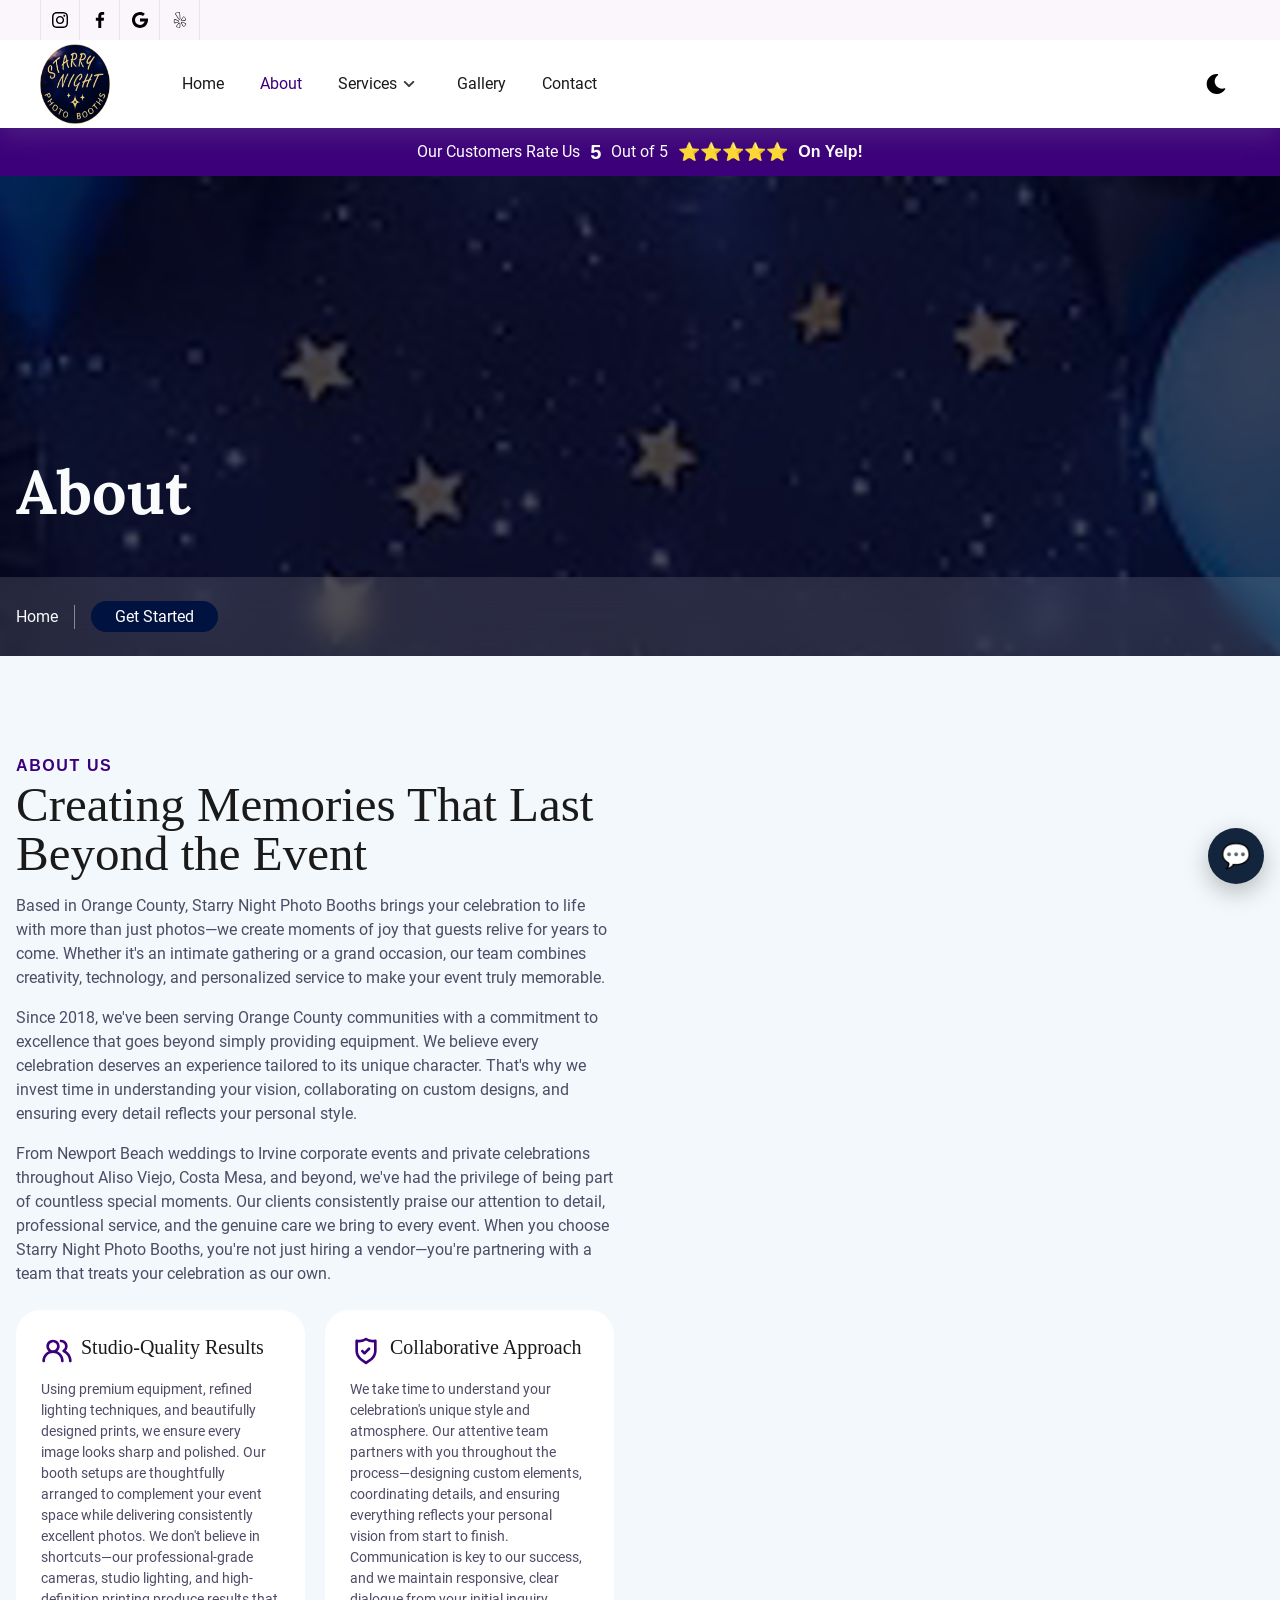
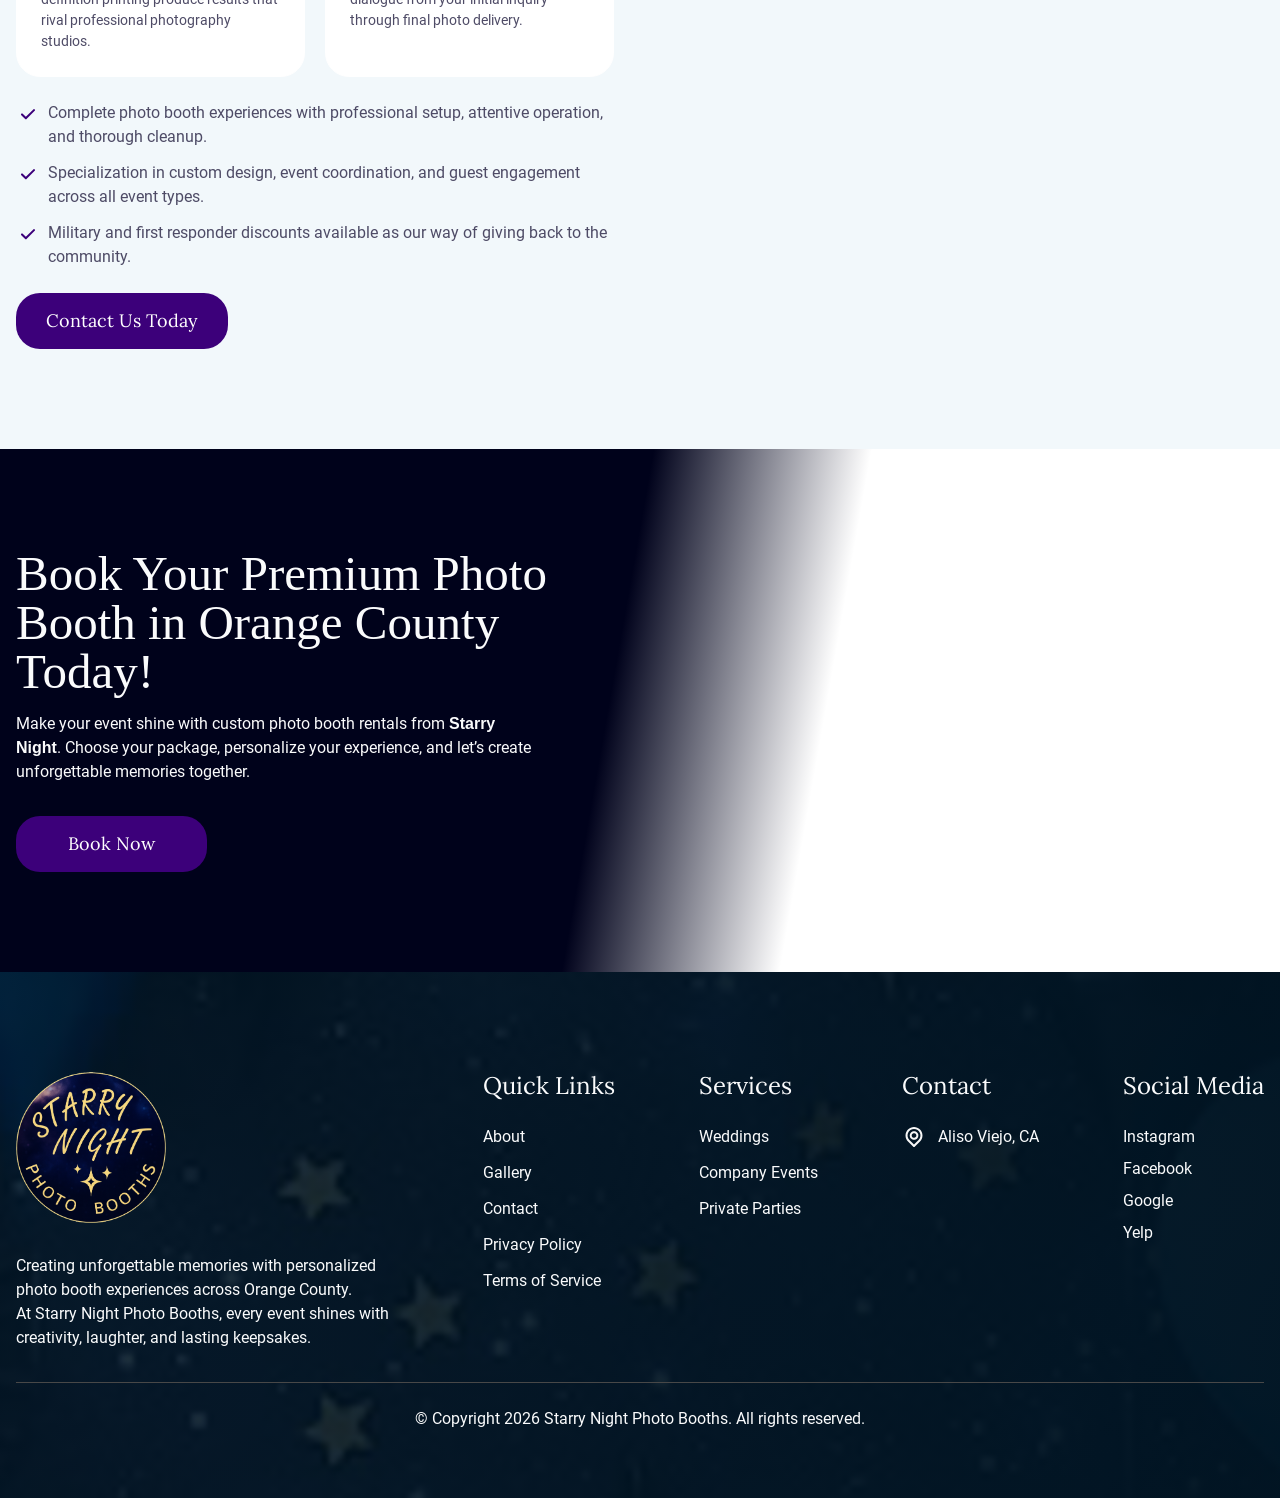
==== commit 687dc9e7: "Add sitewide floating chatbot widget. Introduce a lightweight chatbot UI with guided replies for com" ====
--- a/about/index.html
+++ b/about/index.html
@@ -1 +1 @@
-<!doctype html><html lang="en"><head><meta charset="UTF-8"><meta content="IE=edge" http-equiv="X-UA-Compatible"><meta content="width=device-width,initial-scale=1" name="viewport"><link rel="preconnect" href="https://storage.googleapis.com" crossorigin><link rel="preconnect" href="https://www.google.com" crossorigin><link rel="preconnect" href="https://www.gstatic.com" crossorigin><meta content="Meet the team behind Orange County's premier photo booth rentals. Serving OC since 2018 with studio-quality equipment, custom designs, and personalized service for weddings, corporate events, and private parties." name="description"><link href="https://www.starrynightphotobooth.com/about/" rel="canonical"><meta content="Eleventy v3.1.2" name="generator"><meta content="About Starry Night Photo Booths | Orange County's Trusted Photo Booth Rental" property="og:title"><meta content="Meet the team behind Orange County's premier photo booth rentals. Serving OC since 2018 with studio-quality equipment, custom designs, and personalized service for weddings, corporate events, and private parties." property="og:description"><meta content="website" property="og:type"><meta content="https://www.starrynightphotobooth.com/about/" property="og:url"><meta content="/assets/images/hero.jpg" property="og:image"><meta content="/assets/images/hero.jpg" property="og:image:secure_url"><link href="/assets/favicons/favicon-96x96.png" rel="icon" type="image/png" sizes="96x96"><link href="/assets/favicons/favicon.svg" rel="icon" type="image/svg+xml"><link href="/assets/favicons/favicon.ico" rel="shortcut icon"><link href="/assets/favicons/apple-touch-icon.png" rel="apple-touch-icon" sizes="180x180"><meta content="Starry Night" name="apple-mobile-web-app-title"><link href="/assets/favicons/site.webmanifest" rel="manifest"><link href="/assets/images/logo.png" rel="preload" as="image"><link href="/assets/fonts/roboto-v29-latin-regular.woff2" rel="preload" as="font" crossorigin type="font/woff2"><link href="/assets/fonts/lora-v37-latin-regular.woff2" rel="preload" as="font" crossorigin type="font/woff2"><link href="/assets/fonts/lora-v37-latin-700.woff2" rel="preload" as="font" crossorigin type="font/woff2"><link href="/assets/css/root.css" rel="stylesheet"><script defer src="/assets/js/dark.js"></script><script defer src="/assets/js/nav.js"></script><link href="/assets/images/banner-18be6839.avif" rel="preload" as="image"><link href="/assets/css/about.css" rel="stylesheet"><title>About Starry Night Photo Booths | Orange County's Trusted Photo Booth Rental</title><link href="/assets/css/mobile-optimizations.css" rel="stylesheet"></head><body><a class="skip" href="#main" aria-label="skip to main content">Click To Skip To Main Content</a><div id="sticky-banner"><div class="cs-banner-wrapper"><div class="cs-banner-container"><div class="cs-mobile-booking-row"><span class="cs-booking-years">Now Booking for 2026 and 2027</span></div><div class="cs-message-section"><span class="cs-message-text">Book Your Photo Booth Online Today!</span> <span class="cs-booking-years">Now Booking for 2026 and 2027</span></div><div class="cs-buttons-row"><a class="cs-schedule-section" href="/contact#contact" aria-label="Schedule Online"><svg class="cs-schedule-icon" viewBox="0 0 24 24" xmlns="http://www.w3.org/2000/svg" aria-hidden="true" fill="none" height="24" width="24"><path d="M19 4H5C3.89 4 3 4.9 3 6V20C3 21.1 3.89 22 5 22H19C20.1 22 21 21.1 21 20V6C21 4.9 20.1 4 19 4ZM19 20H5V9H19V20ZM19 7H5V6H19V7Z" fill="currentColor"/><path d="M7 11H9V13H7V11Z" fill="currentColor"/><path d="M11 11H13V13H11V11Z" fill="currentColor"/><path d="M15 11H17V13H15V11Z" fill="currentColor"/></svg> <span class="cs-schedule-text">Book Online</span></a></div></div></div></div><script>!function(){const n=document.getElementById("sticky-banner");if(!n)return;let e,t=0,i=!1;function o(){i||(i=!0,requestAnimationFrame((function(){const e=window.pageYOffset||document.documentElement.scrollTop,o=window.innerWidth>=1024?130:50;e>o&&e>t?n.classList.add("visible"):(e<o||e<t)&&n.classList.remove("visible"),t=e<=0?0:e,i=!1})))}window.addEventListener("scroll",(function(){e&&cancelAnimationFrame(e),e=requestAnimationFrame(o)}),{passive:!0})}()</script><header id="cs-navigation"><div class="cs-wrapper"><a class="cs-logo cs-desktop" href="/" aria-label="back to home"><div class="cs-logo-wrapper"><img alt="Starry Night Photo Booths logo" decoding="async" height="29" src="/assets/images/logo.png" width="210" aria-hidden="true" loading="lazy"></div></a><div class="cs-middle"><div class="cs-top-bar"><div class="cs-top-social"><a class="cs-social-link" href="https://www.instagram.com/starrynightphotobooths?utm_source=ig_web_button_share_sheet&igsh=ZDNlZDc0MzIxNw==" target="_blank" rel="noopener"><img alt="Instagram" decoding="async" height="16" src="/assets/svgs/instagram.svg" width="16" aria-hidden="true" class="cs-social-icon cs-light" loading="lazy"> <img alt="Instagram" decoding="async" height="16" src="/assets/svgs/instagram-white.svg" width="16" aria-hidden="true" class="cs-social-icon cs-dark" loading="lazy"> </a><a class="cs-social-link" href="https://www.facebook.com/profile.php?id=61573840318283" target="_blank" rel="noopener"><img alt="Facebook" decoding="async" height="16" src="/assets/svgs/facebook.svg" width="16" aria-hidden="true" class="cs-social-icon cs-light" loading="lazy"> <img alt="Facebook" decoding="async" height="16" src="/assets/svgs/facebook-white.svg" width="16" aria-hidden="true" class="cs-social-icon cs-dark" loading="lazy"> </a><a class="cs-social-link" href="" target="_blank" rel="noopener"><img alt="Google" decoding="async" height="16" src="/assets/svgs/google.svg" width="16" aria-hidden="true" class="cs-social-icon cs-light" loading="lazy"> <img alt="Google" decoding="async" height="16" src="/assets/svgs/google-white.svg" width="16" aria-hidden="true" class="cs-social-icon cs-dark" loading="lazy"> </a><a class="cs-social-link" href="https://www.yelp.com/biz/starry-night-photo-booths-aliso-viejo" target="_blank" rel="noopener"><img alt="Yelp" decoding="async" height="16" src="/assets/svgs/yelp.svg" width="16" aria-hidden="true" class="cs-social-icon cs-light" loading="lazy"> <img alt="Yelp" decoding="async" height="16" src="/assets/svgs/yelp-white.svg" width="16" aria-hidden="true" class="cs-social-icon cs-dark" loading="lazy"></a></div></div><div class="cs-bottom-bar"><a class="cs-logo" href="/" aria-label="back to home"><div class="cs-logo-wrapper"><img alt="Starry Night Photo Booths logo" decoding="async" height="29" src="/assets/images/logo.png" width="210" aria-hidden="true" loading="lazy"></div></a><nav class="cs-nav" role="navigation"><button aria-label="mobile menu toggle" class="cs-toggle"><div class="cs-box" aria-hidden="true"><span class="cs-line cs-line1" aria-hidden="true"></span> <span class="cs-line cs-line2" aria-hidden="true"></span> <span class="cs-line cs-line3" aria-hidden="true"></span></div></button><div class="cs-ul-wrapper"><ul class="cs-ul" aria-expanded="false" id="cs-expanded"><li class="cs-li"><a class="cs-li-link" href="/">Home</a></li><li class="cs-li"><a class="cs-li-link cs-active" href="/about/">About</a></li><li class="cs-li cs-dropdown" tabindex="0"><span class="cs-li-link">Services <img alt="dropdown icon" decoding="async" height="24" src="/assets/svgs/drop-down.svg" width="24" aria-hidden="true" class="cs-drop-icon" loading="lazy"></span><ul class="cs-drop-ul"><li class="cs-drop-li"><a class="cs-li-link cs-drop-link" href="/weddings/">Weddings</a></li><li class="cs-drop-li"><a class="cs-li-link cs-drop-link" href="/company-events/">Company Events</a></li><li class="cs-drop-li"><a class="cs-li-link cs-drop-link" href="/private-parties/">Private Parties</a></li></ul></li><li class="cs-li"><a class="cs-li-link" href="/gallery/">Gallery</a></li><li class="cs-li"><a class="cs-li-link" href="/contact/">Contact</a></li></ul></div></nav><a class="cs-button-border" href="/contact/">Book Now </a><button aria-label="dark mode toggle" id="dark-mode-toggle"><svg class="cs-moon" viewBox="0 0 480 480" xmlns="http://www.w3.org/2000/svg" style="enable-background:new 0 0 480 480" xml:space="preserve"><path d="M459.782 347.328c-4.288-5.28-11.488-7.232-17.824-4.96-17.76 6.368-37.024 9.632-57.312 9.632-97.056 0-176-78.976-176-176 0-58.4 28.832-112.768 77.12-145.472 5.472-3.712 8.096-10.4 6.624-16.832S285.638 2.4 279.078 1.44C271.59.352 264.134 0 256.646 0c-132.352 0-240 107.648-240 240s107.648 240 240 240c84 0 160.416-42.688 204.352-114.176 3.552-5.792 3.04-13.184-1.216-18.496z"/></svg> <img alt="moon" decoding="async" height="15" src="/assets/svgs/sun.svg" width="15" aria-hidden="true" class="cs-sun" loading="lazy"></button></div></div></div></header><section id="review-bar"><div class="cs-container"><a class="cs-review-link" href="https://www.yelp.com/biz/starry-night-photo-booths-aliso-viejo" target="_blank" rel="noopener noreferrer"><span class="cs-review-text">Our Customers Rate Us</span> <span class="cs-rating">5</span> <span class="cs-review-text">Out of 5</span> <span class="cs-stars">⭐⭐⭐⭐⭐</span> <span class="cs-review-count">On Yelp!</span></a></div></section><main id="main"><div id="banner-2285"><div class="cs-container"><span class="cs-int-title">About</span><div class="cs-breadcrumbs"><a class="cs-link" href="/">Home</a> <a class="cs-link cs-active" href="/contact/">Get Started</a></div></div><picture class="cs-background"><source media="(max-width: 600px)" srcset="/assets/images/banner-18be6839.avif" type="image/avif"><source media="(max-width: 1024px)" srcset="/assets/images/banner-70a90b1d.avif" type="image/avif"><source media="(min-width: 1024px)" srcset="/assets/images/banner-23af1b9b.avif" type="image/avif"><img alt="About Starry Night Photo Booths Orange County" decoding="async" height="480" src="/assets/images/banner-6daaf0e9.jpeg" width="1920" loading="lazy"></picture></div><section id="sbs-1362"><div class="cs-container"><div class="cs-image-group"><picture class="cs-background"><source media="(max-width: 600px)" srcset="/assets/images/about-fc363234.avif" type="image/avif"><source media="(max-width: 1024px)" srcset="/assets/images/about-c3de0b68.avif" type="image/avif"><source media="(min-width: 1024px)" srcset="/assets/images/about-e60d12c1.avif" type="image/avif"><img alt="Guests celebrating with Starry Night Photo Booth in Orange County CA" decoding="async" height="645" src="/assets/images/about-d331fa9c.jpeg" width="586" aria-hidden="true" loading="lazy"></picture></div><div class="cs-content"><span class="cs-topper">About Us</span><h1 class="cs-title">Creating Memories That Last Beyond the Event</h1><p class="cs-text">Based in Orange County, Starry Night Photo Booths brings your celebration to life with more than just photos—we create moments of joy that guests relive for years to come. Whether it's an intimate gathering or a grand occasion, our team combines creativity, technology, and personalized service to make your event truly memorable.</p><p class="cs-text">Since 2018, we've been serving Orange County communities with a commitment to excellence that goes beyond simply providing equipment. We believe every celebration deserves an experience tailored to its unique character. That's why we invest time in understanding your vision, collaborating on custom designs, and ensuring every detail reflects your personal style.</p><p class="cs-text">From Newport Beach weddings to Irvine corporate events and private celebrations throughout Aliso Viejo, Costa Mesa, and beyond, we've had the privilege of being part of countless special moments. Our clients consistently praise our attention to detail, professional service, and the genuine care we bring to every event. When you choose Starry Night Photo Booths, you're not just hiring a vendor—you're partnering with a team that treats your celebration as our own.</p><ul class="cs-card-group"><li class="cs-item"><h3 class="cs-h3"><img alt="icon" decoding="async" height="32" src="/assets/svgs/users.svg" width="32" aria-hidden="true" class="cs-h3-icon" loading="lazy"> Studio-Quality Results</h3><p class="cs-item-text">Using premium equipment, refined lighting techniques, and beautifully designed prints, we ensure every image looks sharp and polished. Our booth setups are thoughtfully arranged to complement your event space while delivering consistently excellent photos. We don't believe in shortcuts—our professional-grade cameras, studio lighting, and high-definition printing produce results that rival professional photography studios.</p></li><li class="cs-item"><h3 class="cs-h3"><img alt="icon" decoding="async" height="32" src="/assets/svgs/shield.svg" width="32" aria-hidden="true" class="cs-h3-icon" loading="lazy"> Collaborative Approach</h3><p class="cs-item-text">We take time to understand your celebration's unique style and atmosphere. Our attentive team partners with you throughout the process—designing custom elements, coordinating details, and ensuring everything reflects your personal vision from start to finish. Communication is key to our success, and we maintain responsive, clear dialogue from your initial inquiry through final photo delivery.</p></li></ul><ul class="cs-ul"><li class="cs-li"><img alt="checkmark" decoding="async" height="24" src="/assets/svgs/tick.svg" width="24" aria-hidden="true" class="cs-icon" loading="lazy"> Complete photo booth experiences with professional setup, attentive operation, and thorough cleanup.</li><li class="cs-li"><img alt="checkmark" decoding="async" height="24" src="/assets/svgs/tick.svg" width="24" aria-hidden="true" class="cs-icon" loading="lazy"> Specialization in custom design, event coordination, and guest engagement across all event types.</li><li class="cs-li"><img alt="checkmark" decoding="async" height="24" src="/assets/svgs/tick.svg" width="24" aria-hidden="true" class="cs-icon" loading="lazy"> Military and first responder discounts available as our way of giving back to the community.</li></ul><a class="cs-button-solid" href="/contact/">Contact Us Today</a></div></div></section><section id="cta-403"><div class="cs-container"><div class="cs-content"><h2 class="cs-title">Book Your Premium Photo Booth in Orange County Today!</h2><p class="cs-text">Make your event shine with custom photo booth rentals from <strong>Starry Night</strong>. Choose your package, personalize your experience, and let’s create unforgettable memories together.</p><a class="cs-button-solid" href="#" target="_blank">Book Now</a></div></div><picture class="cs-background"><source media="(max-width: 600px)" srcset="/assets/images/cta1-bf5ae7ca.avif" type="image/avif"><source media="(max-width: 1024px)" srcset="/assets/images/cta1-fa2c1f0e.avif" type="image/avif"><source media="(min-width: 1024px)" srcset="/assets/images/cta1-6aae1db0.avif" type="image/avif"><img alt="Bride and groom posing with Starry Night Photo Booth backdrop" decoding="async" height="523" src="/assets/images/cta1-2695320d.jpeg" width="1152" loading="lazy"></picture></section></main><footer id="cs-footer-1104"><div class="cs-container"><div class="cs-logo-group"><a class="cs-logo" href="/" aria-label="go back to home"><img alt="logo" decoding="async" height="29" src="/assets/images/logo.png" width="210" aria-hidden="true" class="cs-logo-img" loading="lazy"></a><p class="cs-text">Creating unforgettable memories with personalized photo booth experiences across Orange County. At Starry Night Photo Booths, every event shines with creativity, laughter, and lasting keepsakes.</p></div><ul class="cs-nav"><li class="cs-nav-li"><span class="cs-header">Quick Links</span></li><li class="cs-nav-li"><a class="cs-nav-link" href="/about/">About</a></li><li class="cs-nav-li"><a class="cs-nav-link" href="/gallery/">Gallery</a></li><li class="cs-nav-li"><a class="cs-nav-link" href="/contact/">Contact</a></li><li class="cs-nav-li"><a class="cs-nav-link" href="/privacy-policy/">Privacy Policy</a></li><li class="cs-nav-li"><a class="cs-nav-link" href="/terms-of-use/">Terms of Service</a></li></ul><ul class="cs-nav"><li class="cs-nav-li"><span class="cs-header">Services</span></li><li class="cs-nav-li"><a class="cs-nav-link" href="/weddings/">Weddings</a></li><li class="cs-nav-li"><a class="cs-nav-link" href="/company-events/">Company Events</a></li><li class="cs-nav-li"><a class="cs-nav-link" href="/private-parties/">Private Parties</a></li></ul><ul class="cs-nav"><li class="cs-nav-li"><span class="cs-header">Contact</span></li><li class="cs-nav-li"><img alt="email" decoding="async" height="24" src="/assets/svgs/location-2.svg" width="24" aria-hidden="true" class="cs-icon" loading="lazy"> <a class="cs-nav-link cs-email" href="https://maps.app.goo.gl/A2kbSHyK4jvgRMyG9">Aliso Viejo, CA</a></li></ul><div class="cs-info"><span class="cs-header">Social Media</span><div class="cs-social-links"><a class="cs-link" href="https://www.instagram.com/starrynightphotobooths?utm_source=ig_web_button_share_sheet&igsh=ZDNlZDc0MzIxNw==" target="_blank" rel="noopener">Instagram </a><a class="cs-link" href="https://www.facebook.com/profile.php?id=61573840318283" target="_blank" rel="noopener">Facebook </a><a class="cs-link" href="https://maps.app.goo.gl/E7cmXjYi2TqzCFae6" target="_blank" rel="noopener">Google </a><a class="cs-link" href="https://www.yelp.com/biz/starry-night-photo-booths-aliso-viejo" target="_blank" rel="noopener">Yelp</a></div></div></div><div class="cs-bottom"><span class="cs-copyright">© Copyright 2026 Starry Night Photo Booths. All rights reserved.</span><br></div><picture class="cs-background"><source media="(max-width: 600px)" srcset="/assets/images/footerBg-2a670e4c.avif" type="image/avif"><source media="(max-width: 1024px)" srcset="/assets/images/footerBg-083204af.avif" type="image/avif"><source media="(min-width: 1024px)" srcset="/assets/images/footerBg-3166d302.avif" type="image/avif"><img alt="Blue balloon and star backdrop design" decoding="async" height="613" src="/assets/images/footerBg-06f99ec3.jpeg" width="1920" loading="lazy"></picture></footer><script>function loadUmami(){var e=document.getElementsByTagName("head")[0],t=document.createElement("script");t.defer=!0,t.src="https://cloud.umami.is/script.js",t.setAttribute("data-website-id","34caf924-b458-4331-84d9-d3a0080179b3"),e.appendChild(t),document.removeEventListener("scroll",loadUmami)}document.addEventListener("scroll",loadUmami)</script></body></html>+<!doctype html><html lang="en"><head><meta charset="UTF-8"><meta content="IE=edge" http-equiv="X-UA-Compatible"><meta content="width=device-width,initial-scale=1" name="viewport"><link rel="preconnect" href="https://storage.googleapis.com" crossorigin><link rel="preconnect" href="https://www.google.com" crossorigin><link rel="preconnect" href="https://www.gstatic.com" crossorigin><meta content="Meet the team behind Orange County's premier photo booth rentals. Serving OC since 2018 with studio-quality equipment, custom designs, and personalized service for weddings, corporate events, and private parties." name="description"><link href="https://www.starrynightphotobooth.com/about/" rel="canonical"><meta content="Eleventy v3.1.2" name="generator"><meta content="About Starry Night Photo Booths | Orange County's Trusted Photo Booth Rental" property="og:title"><meta content="Meet the team behind Orange County's premier photo booth rentals. Serving OC since 2018 with studio-quality equipment, custom designs, and personalized service for weddings, corporate events, and private parties." property="og:description"><meta content="website" property="og:type"><meta content="https://www.starrynightphotobooth.com/about/" property="og:url"><meta content="/assets/images/hero.jpg" property="og:image"><meta content="/assets/images/hero.jpg" property="og:image:secure_url"><link href="/assets/favicons/favicon-96x96.png" rel="icon" type="image/png" sizes="96x96"><link href="/assets/favicons/favicon.svg" rel="icon" type="image/svg+xml"><link href="/assets/favicons/favicon.ico" rel="shortcut icon"><link href="/assets/favicons/apple-touch-icon.png" rel="apple-touch-icon" sizes="180x180"><meta content="Starry Night" name="apple-mobile-web-app-title"><link href="/assets/favicons/site.webmanifest" rel="manifest"><link href="/assets/images/logo.png" rel="preload" as="image"><link href="/assets/fonts/roboto-v29-latin-regular.woff2" rel="preload" as="font" crossorigin type="font/woff2"><link href="/assets/fonts/lora-v37-latin-regular.woff2" rel="preload" as="font" crossorigin type="font/woff2"><link href="/assets/fonts/lora-v37-latin-700.woff2" rel="preload" as="font" crossorigin type="font/woff2"><link href="/assets/css/root.css" rel="stylesheet"><script defer src="/assets/js/dark.js"></script><script defer src="/assets/js/nav.js"></script><link href="/assets/images/banner-18be6839.avif" rel="preload" as="image"><link href="/assets/css/about.css" rel="stylesheet"><title>About Starry Night Photo Booths | Orange County's Trusted Photo Booth Rental</title><link href="/assets/css/mobile-optimizations.css" rel="stylesheet"><link href="/assets/css/chatbot.css" rel="stylesheet"></head><body><a class="skip" href="#main" aria-label="skip to main content">Click To Skip To Main Content</a><div id="sticky-banner"><div class="cs-banner-wrapper"><div class="cs-banner-container"><div class="cs-mobile-booking-row"><span class="cs-booking-years">Now Booking for 2026 and 2027</span></div><div class="cs-message-section"><span class="cs-message-text">Book Your Photo Booth Online Today!</span> <span class="cs-booking-years">Now Booking for 2026 and 2027</span></div><div class="cs-buttons-row"><a class="cs-schedule-section" href="/contact#contact" aria-label="Schedule Online"><svg class="cs-schedule-icon" viewBox="0 0 24 24" xmlns="http://www.w3.org/2000/svg" aria-hidden="true" fill="none" height="24" width="24"><path d="M19 4H5C3.89 4 3 4.9 3 6V20C3 21.1 3.89 22 5 22H19C20.1 22 21 21.1 21 20V6C21 4.9 20.1 4 19 4ZM19 20H5V9H19V20ZM19 7H5V6H19V7Z" fill="currentColor"/><path d="M7 11H9V13H7V11Z" fill="currentColor"/><path d="M11 11H13V13H11V11Z" fill="currentColor"/><path d="M15 11H17V13H15V11Z" fill="currentColor"/></svg> <span class="cs-schedule-text">Book Online</span></a></div></div></div></div><script>!function(){const n=document.getElementById("sticky-banner");if(!n)return;let e,t=0,i=!1;function o(){i||(i=!0,requestAnimationFrame((function(){const e=window.pageYOffset||document.documentElement.scrollTop,o=window.innerWidth>=1024?130:50;e>o&&e>t?n.classList.add("visible"):(e<o||e<t)&&n.classList.remove("visible"),t=e<=0?0:e,i=!1})))}window.addEventListener("scroll",(function(){e&&cancelAnimationFrame(e),e=requestAnimationFrame(o)}),{passive:!0})}()</script><header id="cs-navigation"><div class="cs-wrapper"><a class="cs-logo cs-desktop" href="/" aria-label="back to home"><div class="cs-logo-wrapper"><img alt="Starry Night Photo Booths logo" decoding="async" height="29" src="/assets/images/logo.png" width="210" aria-hidden="true" loading="lazy"></div></a><div class="cs-middle"><div class="cs-top-bar"><div class="cs-top-social"><a class="cs-social-link" href="https://www.instagram.com/starrynightphotobooths?utm_source=ig_web_button_share_sheet&igsh=ZDNlZDc0MzIxNw==" target="_blank" rel="noopener"><img alt="Instagram" decoding="async" height="16" src="/assets/svgs/instagram.svg" width="16" aria-hidden="true" class="cs-social-icon cs-light" loading="lazy"> <img alt="Instagram" decoding="async" height="16" src="/assets/svgs/instagram-white.svg" width="16" aria-hidden="true" class="cs-social-icon cs-dark" loading="lazy"> </a><a class="cs-social-link" href="https://www.facebook.com/profile.php?id=61573840318283" target="_blank" rel="noopener"><img alt="Facebook" decoding="async" height="16" src="/assets/svgs/facebook.svg" width="16" aria-hidden="true" class="cs-social-icon cs-light" loading="lazy"> <img alt="Facebook" decoding="async" height="16" src="/assets/svgs/facebook-white.svg" width="16" aria-hidden="true" class="cs-social-icon cs-dark" loading="lazy"> </a><a class="cs-social-link" href="" target="_blank" rel="noopener"><img alt="Google" decoding="async" height="16" src="/assets/svgs/google.svg" width="16" aria-hidden="true" class="cs-social-icon cs-light" loading="lazy"> <img alt="Google" decoding="async" height="16" src="/assets/svgs/google-white.svg" width="16" aria-hidden="true" class="cs-social-icon cs-dark" loading="lazy"> </a><a class="cs-social-link" href="https://www.yelp.com/biz/starry-night-photo-booths-aliso-viejo" target="_blank" rel="noopener"><img alt="Yelp" decoding="async" height="16" src="/assets/svgs/yelp.svg" width="16" aria-hidden="true" class="cs-social-icon cs-light" loading="lazy"> <img alt="Yelp" decoding="async" height="16" src="/assets/svgs/yelp-white.svg" width="16" aria-hidden="true" class="cs-social-icon cs-dark" loading="lazy"></a></div></div><div class="cs-bottom-bar"><a class="cs-logo" href="/" aria-label="back to home"><div class="cs-logo-wrapper"><img alt="Starry Night Photo Booths logo" decoding="async" height="29" src="/assets/images/logo.png" width="210" aria-hidden="true" loading="lazy"></div></a><nav class="cs-nav" role="navigation"><button aria-label="mobile menu toggle" class="cs-toggle"><div class="cs-box" aria-hidden="true"><span class="cs-line cs-line1" aria-hidden="true"></span> <span class="cs-line cs-line2" aria-hidden="true"></span> <span class="cs-line cs-line3" aria-hidden="true"></span></div></button><div class="cs-ul-wrapper"><ul class="cs-ul" aria-expanded="false" id="cs-expanded"><li class="cs-li"><a class="cs-li-link" href="/">Home</a></li><li class="cs-li"><a class="cs-li-link cs-active" href="/about/">About</a></li><li class="cs-li cs-dropdown" tabindex="0"><span class="cs-li-link">Services <img alt="dropdown icon" decoding="async" height="24" src="/assets/svgs/drop-down.svg" width="24" aria-hidden="true" class="cs-drop-icon" loading="lazy"></span><ul class="cs-drop-ul"><li class="cs-drop-li"><a class="cs-li-link cs-drop-link" href="/weddings/">Weddings</a></li><li class="cs-drop-li"><a class="cs-li-link cs-drop-link" href="/company-events/">Company Events</a></li><li class="cs-drop-li"><a class="cs-li-link cs-drop-link" href="/private-parties/">Private Parties</a></li></ul></li><li class="cs-li"><a class="cs-li-link" href="/gallery/">Gallery</a></li><li class="cs-li"><a class="cs-li-link" href="/contact/">Contact</a></li></ul></div></nav><a class="cs-button-border" href="/contact/">Book Now </a><button aria-label="dark mode toggle" id="dark-mode-toggle"><svg class="cs-moon" viewBox="0 0 480 480" xmlns="http://www.w3.org/2000/svg" style="enable-background:new 0 0 480 480" xml:space="preserve"><path d="M459.782 347.328c-4.288-5.28-11.488-7.232-17.824-4.96-17.76 6.368-37.024 9.632-57.312 9.632-97.056 0-176-78.976-176-176 0-58.4 28.832-112.768 77.12-145.472 5.472-3.712 8.096-10.4 6.624-16.832S285.638 2.4 279.078 1.44C271.59.352 264.134 0 256.646 0c-132.352 0-240 107.648-240 240s107.648 240 240 240c84 0 160.416-42.688 204.352-114.176 3.552-5.792 3.04-13.184-1.216-18.496z"/></svg> <img alt="moon" decoding="async" height="15" src="/assets/svgs/sun.svg" width="15" aria-hidden="true" class="cs-sun" loading="lazy"></button></div></div></div></header><section id="review-bar"><div class="cs-container"><a class="cs-review-link" href="https://www.yelp.com/biz/starry-night-photo-booths-aliso-viejo" target="_blank" rel="noopener noreferrer"><span class="cs-review-text">Our Customers Rate Us</span> <span class="cs-rating">5</span> <span class="cs-review-text">Out of 5</span> <span class="cs-stars">⭐⭐⭐⭐⭐</span> <span class="cs-review-count">On Yelp!</span></a></div></section><main id="main"><div id="banner-2285"><div class="cs-container"><span class="cs-int-title">About</span><div class="cs-breadcrumbs"><a class="cs-link" href="/">Home</a> <a class="cs-link cs-active" href="/contact/">Get Started</a></div></div><picture class="cs-background"><source media="(max-width: 600px)" srcset="/assets/images/banner-18be6839.avif" type="image/avif"><source media="(max-width: 1024px)" srcset="/assets/images/banner-70a90b1d.avif" type="image/avif"><source media="(min-width: 1024px)" srcset="/assets/images/banner-23af1b9b.avif" type="image/avif"><img alt="About Starry Night Photo Booths Orange County" decoding="async" height="480" src="/assets/images/banner-6daaf0e9.jpeg" width="1920" loading="lazy"></picture></div><section id="sbs-1362"><div class="cs-container"><div class="cs-image-group"><picture class="cs-background"><source media="(max-width: 600px)" srcset="/assets/images/about-fc363234.avif" type="image/avif"><source media="(max-width: 1024px)" srcset="/assets/images/about-c3de0b68.avif" type="image/avif"><source media="(min-width: 1024px)" srcset="/assets/images/about-e60d12c1.avif" type="image/avif"><img alt="Guests celebrating with Starry Night Photo Booth in Orange County CA" decoding="async" height="645" src="/assets/images/about-d331fa9c.jpeg" width="586" aria-hidden="true" loading="lazy"></picture></div><div class="cs-content"><span class="cs-topper">About Us</span><h1 class="cs-title">Creating Memories That Last Beyond the Event</h1><p class="cs-text">Based in Orange County, Starry Night Photo Booths brings your celebration to life with more than just photos—we create moments of joy that guests relive for years to come. Whether it's an intimate gathering or a grand occasion, our team combines creativity, technology, and personalized service to make your event truly memorable.</p><p class="cs-text">Since 2018, we've been serving Orange County communities with a commitment to excellence that goes beyond simply providing equipment. We believe every celebration deserves an experience tailored to its unique character. That's why we invest time in understanding your vision, collaborating on custom designs, and ensuring every detail reflects your personal style.</p><p class="cs-text">From Newport Beach weddings to Irvine corporate events and private celebrations throughout Aliso Viejo, Costa Mesa, and beyond, we've had the privilege of being part of countless special moments. Our clients consistently praise our attention to detail, professional service, and the genuine care we bring to every event. When you choose Starry Night Photo Booths, you're not just hiring a vendor—you're partnering with a team that treats your celebration as our own.</p><ul class="cs-card-group"><li class="cs-item"><h3 class="cs-h3"><img alt="icon" decoding="async" height="32" src="/assets/svgs/users.svg" width="32" aria-hidden="true" class="cs-h3-icon" loading="lazy"> Studio-Quality Results</h3><p class="cs-item-text">Using premium equipment, refined lighting techniques, and beautifully designed prints, we ensure every image looks sharp and polished. Our booth setups are thoughtfully arranged to complement your event space while delivering consistently excellent photos. We don't believe in shortcuts—our professional-grade cameras, studio lighting, and high-definition printing produce results that rival professional photography studios.</p></li><li class="cs-item"><h3 class="cs-h3"><img alt="icon" decoding="async" height="32" src="/assets/svgs/shield.svg" width="32" aria-hidden="true" class="cs-h3-icon" loading="lazy"> Collaborative Approach</h3><p class="cs-item-text">We take time to understand your celebration's unique style and atmosphere. Our attentive team partners with you throughout the process—designing custom elements, coordinating details, and ensuring everything reflects your personal vision from start to finish. Communication is key to our success, and we maintain responsive, clear dialogue from your initial inquiry through final photo delivery.</p></li></ul><ul class="cs-ul"><li class="cs-li"><img alt="checkmark" decoding="async" height="24" src="/assets/svgs/tick.svg" width="24" aria-hidden="true" class="cs-icon" loading="lazy"> Complete photo booth experiences with professional setup, attentive operation, and thorough cleanup.</li><li class="cs-li"><img alt="checkmark" decoding="async" height="24" src="/assets/svgs/tick.svg" width="24" aria-hidden="true" class="cs-icon" loading="lazy"> Specialization in custom design, event coordination, and guest engagement across all event types.</li><li class="cs-li"><img alt="checkmark" decoding="async" height="24" src="/assets/svgs/tick.svg" width="24" aria-hidden="true" class="cs-icon" loading="lazy"> Military and first responder discounts available as our way of giving back to the community.</li></ul><a class="cs-button-solid" href="/contact/">Contact Us Today</a></div></div></section><section id="cta-403"><div class="cs-container"><div class="cs-content"><h2 class="cs-title">Book Your Premium Photo Booth in Orange County Today!</h2><p class="cs-text">Make your event shine with custom photo booth rentals from <strong>Starry Night</strong>. Choose your package, personalize your experience, and let’s create unforgettable memories together.</p><a class="cs-button-solid" href="#" target="_blank">Book Now</a></div></div><picture class="cs-background"><source media="(max-width: 600px)" srcset="/assets/images/cta1-bf5ae7ca.avif" type="image/avif"><source media="(max-width: 1024px)" srcset="/assets/images/cta1-fa2c1f0e.avif" type="image/avif"><source media="(min-width: 1024px)" srcset="/assets/images/cta1-6aae1db0.avif" type="image/avif"><img alt="Bride and groom posing with Starry Night Photo Booth backdrop" decoding="async" height="523" src="/assets/images/cta1-2695320d.jpeg" width="1152" loading="lazy"></picture></section></main><footer id="cs-footer-1104"><div class="cs-container"><div class="cs-logo-group"><a class="cs-logo" href="/" aria-label="go back to home"><img alt="logo" decoding="async" height="29" src="/assets/images/logo.png" width="210" aria-hidden="true" class="cs-logo-img" loading="lazy"></a><p class="cs-text">Creating unforgettable memories with personalized photo booth experiences across Orange County. At Starry Night Photo Booths, every event shines with creativity, laughter, and lasting keepsakes.</p></div><ul class="cs-nav"><li class="cs-nav-li"><span class="cs-header">Quick Links</span></li><li class="cs-nav-li"><a class="cs-nav-link" href="/about/">About</a></li><li class="cs-nav-li"><a class="cs-nav-link" href="/gallery/">Gallery</a></li><li class="cs-nav-li"><a class="cs-nav-link" href="/contact/">Contact</a></li><li class="cs-nav-li"><a class="cs-nav-link" href="/privacy-policy/">Privacy Policy</a></li><li class="cs-nav-li"><a class="cs-nav-link" href="/terms-of-use/">Terms of Service</a></li></ul><ul class="cs-nav"><li class="cs-nav-li"><span class="cs-header">Services</span></li><li class="cs-nav-li"><a class="cs-nav-link" href="/weddings/">Weddings</a></li><li class="cs-nav-li"><a class="cs-nav-link" href="/company-events/">Company Events</a></li><li class="cs-nav-li"><a class="cs-nav-link" href="/private-parties/">Private Parties</a></li></ul><ul class="cs-nav"><li class="cs-nav-li"><span class="cs-header">Contact</span></li><li class="cs-nav-li"><img alt="email" decoding="async" height="24" src="/assets/svgs/location-2.svg" width="24" aria-hidden="true" class="cs-icon" loading="lazy"> <a class="cs-nav-link cs-email" href="https://maps.app.goo.gl/A2kbSHyK4jvgRMyG9">Aliso Viejo, CA</a></li></ul><div class="cs-info"><span class="cs-header">Social Media</span><div class="cs-social-links"><a class="cs-link" href="https://www.instagram.com/starrynightphotobooths?utm_source=ig_web_button_share_sheet&igsh=ZDNlZDc0MzIxNw==" target="_blank" rel="noopener">Instagram </a><a class="cs-link" href="https://www.facebook.com/profile.php?id=61573840318283" target="_blank" rel="noopener">Facebook </a><a class="cs-link" href="https://maps.app.goo.gl/E7cmXjYi2TqzCFae6" target="_blank" rel="noopener">Google </a><a class="cs-link" href="https://www.yelp.com/biz/starry-night-photo-booths-aliso-viejo" target="_blank" rel="noopener">Yelp</a></div></div></div><div class="cs-bottom"><span class="cs-copyright">© Copyright 2026 Starry Night Photo Booths. All rights reserved.</span><br></div><picture class="cs-background"><source media="(max-width: 600px)" srcset="/assets/images/footerBg-2a670e4c.avif" type="image/avif"><source media="(max-width: 1024px)" srcset="/assets/images/footerBg-083204af.avif" type="image/avif"><source media="(min-width: 1024px)" srcset="/assets/images/footerBg-3166d302.avif" type="image/avif"><img alt="Blue balloon and star backdrop design" decoding="async" height="613" src="/assets/images/footerBg-06f99ec3.jpeg" width="1920" loading="lazy"></picture></footer><script>function loadUmami(){var e=document.getElementsByTagName("head")[0],t=document.createElement("script");t.defer=!0,t.src="https://cloud.umami.is/script.js",t.setAttribute("data-website-id","34caf924-b458-4331-84d9-d3a0080179b3"),e.appendChild(t),document.removeEventListener("scroll",loadUmami)}document.addEventListener("scroll",loadUmami)</script><script defer src="/assets/js/chatbot.js"></script></body></html>
--- a/assets/css/chatbot.css
+++ b/assets/css/chatbot.css
@@ -0,0 +1,117 @@
+#sn-chatbot-root {
+  position: fixed;
+  right: 1rem;
+  bottom: 1rem;
+  z-index: 9999;
+  font-family: Roboto, Arial, sans-serif;
+}
+
+#sn-chat-toggle {
+  width: 56px;
+  height: 56px;
+  border: 0;
+  border-radius: 999px;
+  background: #12253d;
+  color: #fff;
+  font-size: 1.5rem;
+  cursor: pointer;
+  box-shadow: 0 8px 24px rgba(0, 0, 0, 0.25);
+}
+
+#sn-chat-panel {
+  width: min(360px, calc(100vw - 1.5rem));
+  height: min(520px, calc(100vh - 6rem));
+  margin-bottom: 0.75rem;
+  background: #fff;
+  border: 1px solid #dcdcdc;
+  border-radius: 14px;
+  box-shadow: 0 16px 40px rgba(0, 0, 0, 0.25);
+  display: flex;
+  flex-direction: column;
+  overflow: hidden;
+}
+
+#sn-chat-panel[hidden] {
+  display: none;
+}
+
+.sn-chat-header {
+  background: #12253d;
+  color: #fff;
+  padding: 0.75rem 0.9rem;
+  font-weight: 700;
+  display: flex;
+  align-items: center;
+  justify-content: space-between;
+}
+
+.sn-chat-close {
+  background: transparent;
+  color: #fff;
+  border: 0;
+  font-size: 1rem;
+  cursor: pointer;
+}
+
+.sn-chat-messages {
+  flex: 1;
+  overflow-y: auto;
+  padding: 0.8rem;
+  background: #f7f8fb;
+}
+
+.sn-chat-row {
+  margin-bottom: 0.6rem;
+  display: flex;
+}
+
+.sn-chat-row.user {
+  justify-content: flex-end;
+}
+
+.sn-chat-bubble {
+  max-width: 85%;
+  padding: 0.6rem 0.7rem;
+  border-radius: 12px;
+  line-height: 1.35;
+  font-size: 0.92rem;
+  white-space: pre-wrap;
+}
+
+.sn-chat-row.bot .sn-chat-bubble {
+  background: #e9eef6;
+  color: #1a1a1a;
+}
+
+.sn-chat-row.user .sn-chat-bubble {
+  background: #12253d;
+  color: #fff;
+}
+
+.sn-chat-form {
+  display: flex;
+  gap: 0.5rem;
+  border-top: 1px solid #eee;
+  padding: 0.65rem;
+  background: #fff;
+}
+
+.sn-chat-input {
+  flex: 1;
+  min-width: 0;
+  border: 1px solid #d8d8d8;
+  border-radius: 9px;
+  padding: 0.55rem 0.65rem;
+  font-size: 16px;
+}
+
+.sn-chat-send {
+  border: 0;
+  border-radius: 9px;
+  padding: 0.55rem 0.8rem;
+  background: #12253d;
+  color: #fff;
+  cursor: pointer;
+  font-weight: 600;
+}
+
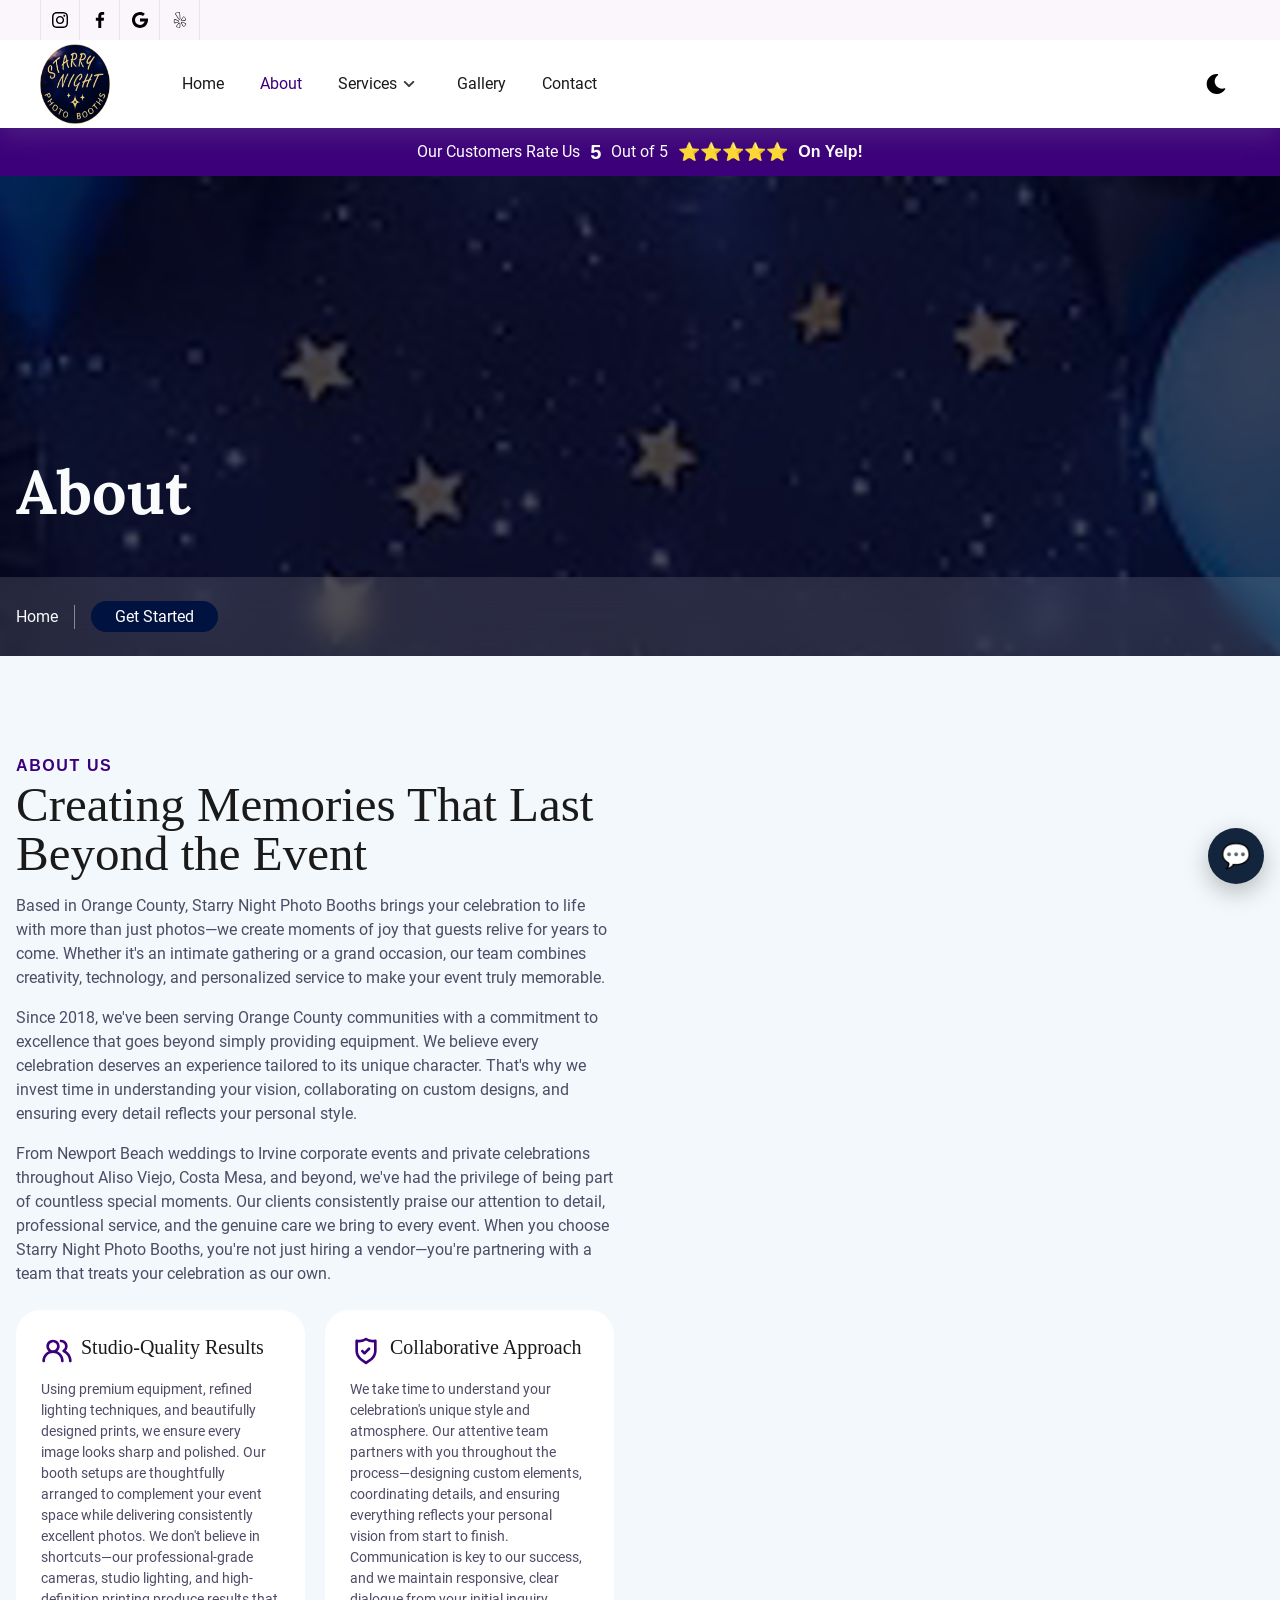
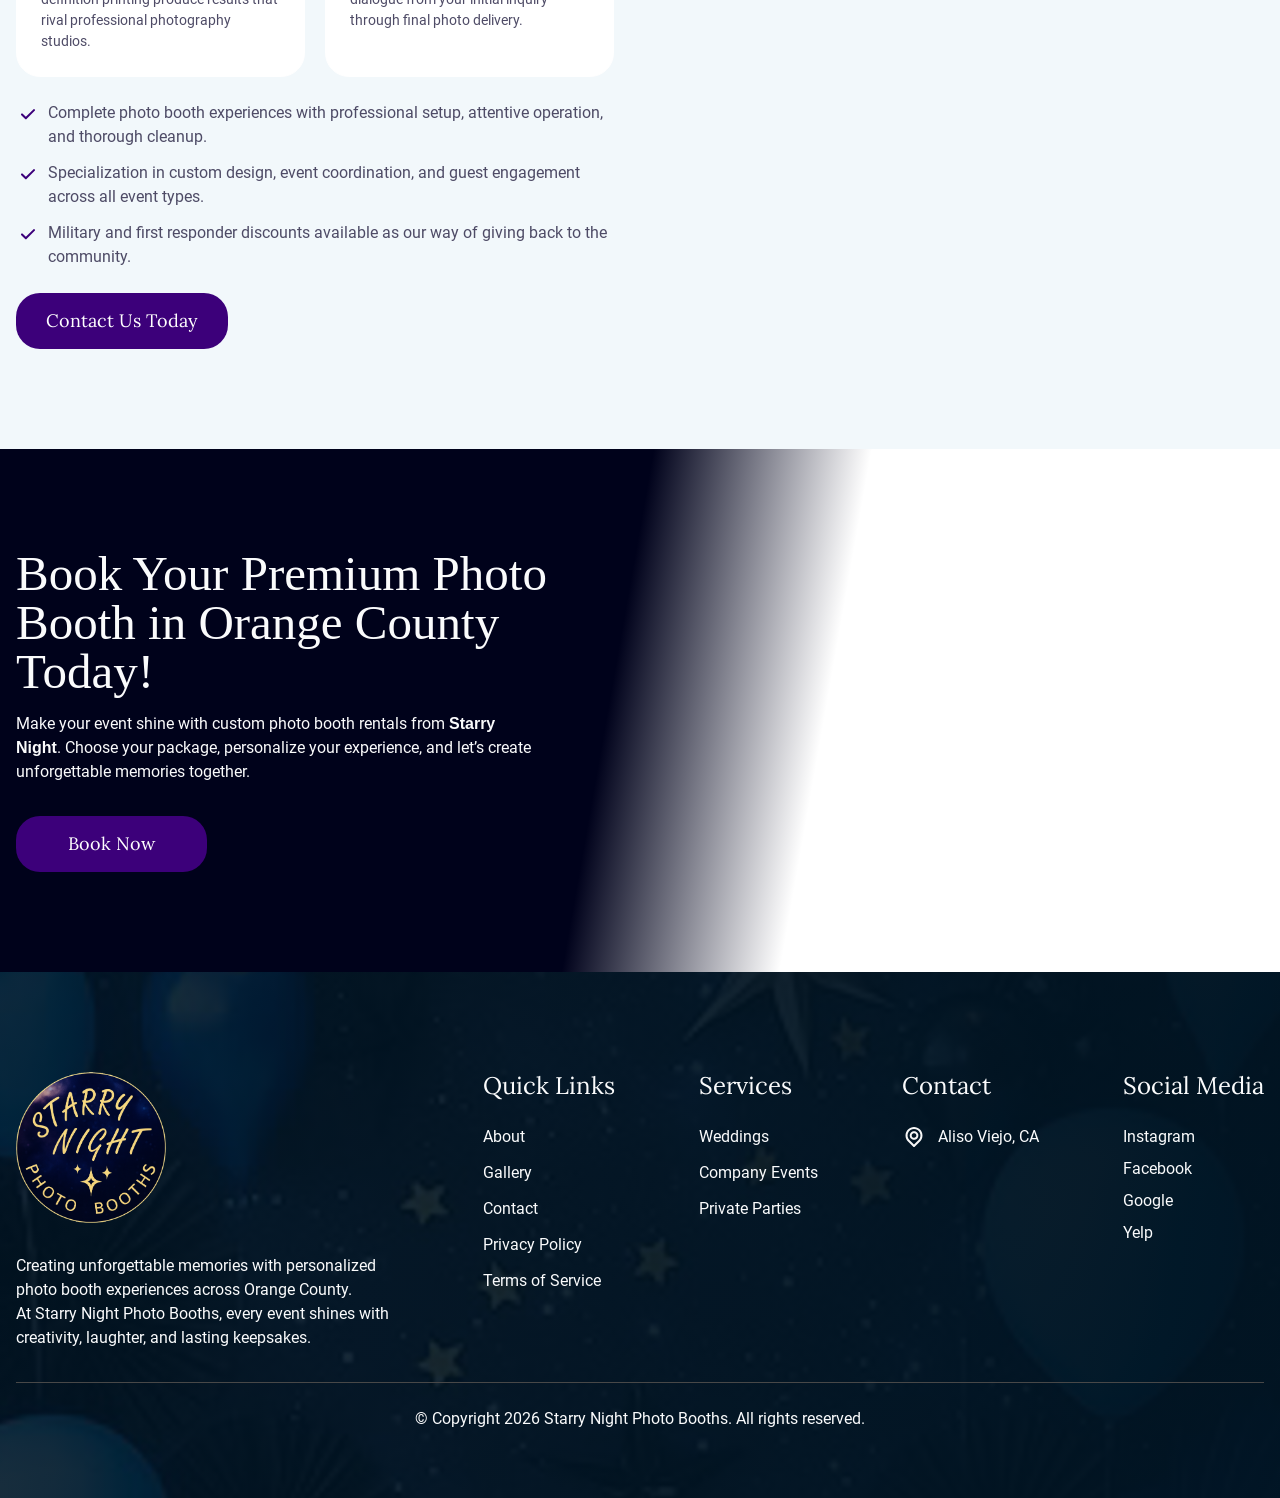
==== commit 66793521: "Bust chatbot asset cache across pages. Update chatbot CSS and JS includes with a version query so br" ====
--- a/about/index.html
+++ b/about/index.html
@@ -1 +1 @@
-<!doctype html><html lang="en"><head><meta charset="UTF-8"><meta content="IE=edge" http-equiv="X-UA-Compatible"><meta content="width=device-width,initial-scale=1" name="viewport"><link rel="preconnect" href="https://storage.googleapis.com" crossorigin><link rel="preconnect" href="https://www.google.com" crossorigin><link rel="preconnect" href="https://www.gstatic.com" crossorigin><meta content="Meet the team behind Orange County's premier photo booth rentals. Serving OC since 2018 with studio-quality equipment, custom designs, and personalized service for weddings, corporate events, and private parties." name="description"><link href="https://www.starrynightphotobooth.com/about/" rel="canonical"><meta content="Eleventy v3.1.2" name="generator"><meta content="About Starry Night Photo Booths | Orange County's Trusted Photo Booth Rental" property="og:title"><meta content="Meet the team behind Orange County's premier photo booth rentals. Serving OC since 2018 with studio-quality equipment, custom designs, and personalized service for weddings, corporate events, and private parties." property="og:description"><meta content="website" property="og:type"><meta content="https://www.starrynightphotobooth.com/about/" property="og:url"><meta content="/assets/images/hero.jpg" property="og:image"><meta content="/assets/images/hero.jpg" property="og:image:secure_url"><link href="/assets/favicons/favicon-96x96.png" rel="icon" type="image/png" sizes="96x96"><link href="/assets/favicons/favicon.svg" rel="icon" type="image/svg+xml"><link href="/assets/favicons/favicon.ico" rel="shortcut icon"><link href="/assets/favicons/apple-touch-icon.png" rel="apple-touch-icon" sizes="180x180"><meta content="Starry Night" name="apple-mobile-web-app-title"><link href="/assets/favicons/site.webmanifest" rel="manifest"><link href="/assets/images/logo.png" rel="preload" as="image"><link href="/assets/fonts/roboto-v29-latin-regular.woff2" rel="preload" as="font" crossorigin type="font/woff2"><link href="/assets/fonts/lora-v37-latin-regular.woff2" rel="preload" as="font" crossorigin type="font/woff2"><link href="/assets/fonts/lora-v37-latin-700.woff2" rel="preload" as="font" crossorigin type="font/woff2"><link href="/assets/css/root.css" rel="stylesheet"><script defer src="/assets/js/dark.js"></script><script defer src="/assets/js/nav.js"></script><link href="/assets/images/banner-18be6839.avif" rel="preload" as="image"><link href="/assets/css/about.css" rel="stylesheet"><title>About Starry Night Photo Booths | Orange County's Trusted Photo Booth Rental</title><link href="/assets/css/mobile-optimizations.css" rel="stylesheet"><link href="/assets/css/chatbot.css" rel="stylesheet"></head><body><a class="skip" href="#main" aria-label="skip to main content">Click To Skip To Main Content</a><div id="sticky-banner"><div class="cs-banner-wrapper"><div class="cs-banner-container"><div class="cs-mobile-booking-row"><span class="cs-booking-years">Now Booking for 2026 and 2027</span></div><div class="cs-message-section"><span class="cs-message-text">Book Your Photo Booth Online Today!</span> <span class="cs-booking-years">Now Booking for 2026 and 2027</span></div><div class="cs-buttons-row"><a class="cs-schedule-section" href="/contact#contact" aria-label="Schedule Online"><svg class="cs-schedule-icon" viewBox="0 0 24 24" xmlns="http://www.w3.org/2000/svg" aria-hidden="true" fill="none" height="24" width="24"><path d="M19 4H5C3.89 4 3 4.9 3 6V20C3 21.1 3.89 22 5 22H19C20.1 22 21 21.1 21 20V6C21 4.9 20.1 4 19 4ZM19 20H5V9H19V20ZM19 7H5V6H19V7Z" fill="currentColor"/><path d="M7 11H9V13H7V11Z" fill="currentColor"/><path d="M11 11H13V13H11V11Z" fill="currentColor"/><path d="M15 11H17V13H15V11Z" fill="currentColor"/></svg> <span class="cs-schedule-text">Book Online</span></a></div></div></div></div><script>!function(){const n=document.getElementById("sticky-banner");if(!n)return;let e,t=0,i=!1;function o(){i||(i=!0,requestAnimationFrame((function(){const e=window.pageYOffset||document.documentElement.scrollTop,o=window.innerWidth>=1024?130:50;e>o&&e>t?n.classList.add("visible"):(e<o||e<t)&&n.classList.remove("visible"),t=e<=0?0:e,i=!1})))}window.addEventListener("scroll",(function(){e&&cancelAnimationFrame(e),e=requestAnimationFrame(o)}),{passive:!0})}()</script><header id="cs-navigation"><div class="cs-wrapper"><a class="cs-logo cs-desktop" href="/" aria-label="back to home"><div class="cs-logo-wrapper"><img alt="Starry Night Photo Booths logo" decoding="async" height="29" src="/assets/images/logo.png" width="210" aria-hidden="true" loading="lazy"></div></a><div class="cs-middle"><div class="cs-top-bar"><div class="cs-top-social"><a class="cs-social-link" href="https://www.instagram.com/starrynightphotobooths?utm_source=ig_web_button_share_sheet&igsh=ZDNlZDc0MzIxNw==" target="_blank" rel="noopener"><img alt="Instagram" decoding="async" height="16" src="/assets/svgs/instagram.svg" width="16" aria-hidden="true" class="cs-social-icon cs-light" loading="lazy"> <img alt="Instagram" decoding="async" height="16" src="/assets/svgs/instagram-white.svg" width="16" aria-hidden="true" class="cs-social-icon cs-dark" loading="lazy"> </a><a class="cs-social-link" href="https://www.facebook.com/profile.php?id=61573840318283" target="_blank" rel="noopener"><img alt="Facebook" decoding="async" height="16" src="/assets/svgs/facebook.svg" width="16" aria-hidden="true" class="cs-social-icon cs-light" loading="lazy"> <img alt="Facebook" decoding="async" height="16" src="/assets/svgs/facebook-white.svg" width="16" aria-hidden="true" class="cs-social-icon cs-dark" loading="lazy"> </a><a class="cs-social-link" href="" target="_blank" rel="noopener"><img alt="Google" decoding="async" height="16" src="/assets/svgs/google.svg" width="16" aria-hidden="true" class="cs-social-icon cs-light" loading="lazy"> <img alt="Google" decoding="async" height="16" src="/assets/svgs/google-white.svg" width="16" aria-hidden="true" class="cs-social-icon cs-dark" loading="lazy"> </a><a class="cs-social-link" href="https://www.yelp.com/biz/starry-night-photo-booths-aliso-viejo" target="_blank" rel="noopener"><img alt="Yelp" decoding="async" height="16" src="/assets/svgs/yelp.svg" width="16" aria-hidden="true" class="cs-social-icon cs-light" loading="lazy"> <img alt="Yelp" decoding="async" height="16" src="/assets/svgs/yelp-white.svg" width="16" aria-hidden="true" class="cs-social-icon cs-dark" loading="lazy"></a></div></div><div class="cs-bottom-bar"><a class="cs-logo" href="/" aria-label="back to home"><div class="cs-logo-wrapper"><img alt="Starry Night Photo Booths logo" decoding="async" height="29" src="/assets/images/logo.png" width="210" aria-hidden="true" loading="lazy"></div></a><nav class="cs-nav" role="navigation"><button aria-label="mobile menu toggle" class="cs-toggle"><div class="cs-box" aria-hidden="true"><span class="cs-line cs-line1" aria-hidden="true"></span> <span class="cs-line cs-line2" aria-hidden="true"></span> <span class="cs-line cs-line3" aria-hidden="true"></span></div></button><div class="cs-ul-wrapper"><ul class="cs-ul" aria-expanded="false" id="cs-expanded"><li class="cs-li"><a class="cs-li-link" href="/">Home</a></li><li class="cs-li"><a class="cs-li-link cs-active" href="/about/">About</a></li><li class="cs-li cs-dropdown" tabindex="0"><span class="cs-li-link">Services <img alt="dropdown icon" decoding="async" height="24" src="/assets/svgs/drop-down.svg" width="24" aria-hidden="true" class="cs-drop-icon" loading="lazy"></span><ul class="cs-drop-ul"><li class="cs-drop-li"><a class="cs-li-link cs-drop-link" href="/weddings/">Weddings</a></li><li class="cs-drop-li"><a class="cs-li-link cs-drop-link" href="/company-events/">Company Events</a></li><li class="cs-drop-li"><a class="cs-li-link cs-drop-link" href="/private-parties/">Private Parties</a></li></ul></li><li class="cs-li"><a class="cs-li-link" href="/gallery/">Gallery</a></li><li class="cs-li"><a class="cs-li-link" href="/contact/">Contact</a></li></ul></div></nav><a class="cs-button-border" href="/contact/">Book Now </a><button aria-label="dark mode toggle" id="dark-mode-toggle"><svg class="cs-moon" viewBox="0 0 480 480" xmlns="http://www.w3.org/2000/svg" style="enable-background:new 0 0 480 480" xml:space="preserve"><path d="M459.782 347.328c-4.288-5.28-11.488-7.232-17.824-4.96-17.76 6.368-37.024 9.632-57.312 9.632-97.056 0-176-78.976-176-176 0-58.4 28.832-112.768 77.12-145.472 5.472-3.712 8.096-10.4 6.624-16.832S285.638 2.4 279.078 1.44C271.59.352 264.134 0 256.646 0c-132.352 0-240 107.648-240 240s107.648 240 240 240c84 0 160.416-42.688 204.352-114.176 3.552-5.792 3.04-13.184-1.216-18.496z"/></svg> <img alt="moon" decoding="async" height="15" src="/assets/svgs/sun.svg" width="15" aria-hidden="true" class="cs-sun" loading="lazy"></button></div></div></div></header><section id="review-bar"><div class="cs-container"><a class="cs-review-link" href="https://www.yelp.com/biz/starry-night-photo-booths-aliso-viejo" target="_blank" rel="noopener noreferrer"><span class="cs-review-text">Our Customers Rate Us</span> <span class="cs-rating">5</span> <span class="cs-review-text">Out of 5</span> <span class="cs-stars">⭐⭐⭐⭐⭐</span> <span class="cs-review-count">On Yelp!</span></a></div></section><main id="main"><div id="banner-2285"><div class="cs-container"><span class="cs-int-title">About</span><div class="cs-breadcrumbs"><a class="cs-link" href="/">Home</a> <a class="cs-link cs-active" href="/contact/">Get Started</a></div></div><picture class="cs-background"><source media="(max-width: 600px)" srcset="/assets/images/banner-18be6839.avif" type="image/avif"><source media="(max-width: 1024px)" srcset="/assets/images/banner-70a90b1d.avif" type="image/avif"><source media="(min-width: 1024px)" srcset="/assets/images/banner-23af1b9b.avif" type="image/avif"><img alt="About Starry Night Photo Booths Orange County" decoding="async" height="480" src="/assets/images/banner-6daaf0e9.jpeg" width="1920" loading="lazy"></picture></div><section id="sbs-1362"><div class="cs-container"><div class="cs-image-group"><picture class="cs-background"><source media="(max-width: 600px)" srcset="/assets/images/about-fc363234.avif" type="image/avif"><source media="(max-width: 1024px)" srcset="/assets/images/about-c3de0b68.avif" type="image/avif"><source media="(min-width: 1024px)" srcset="/assets/images/about-e60d12c1.avif" type="image/avif"><img alt="Guests celebrating with Starry Night Photo Booth in Orange County CA" decoding="async" height="645" src="/assets/images/about-d331fa9c.jpeg" width="586" aria-hidden="true" loading="lazy"></picture></div><div class="cs-content"><span class="cs-topper">About Us</span><h1 class="cs-title">Creating Memories That Last Beyond the Event</h1><p class="cs-text">Based in Orange County, Starry Night Photo Booths brings your celebration to life with more than just photos—we create moments of joy that guests relive for years to come. Whether it's an intimate gathering or a grand occasion, our team combines creativity, technology, and personalized service to make your event truly memorable.</p><p class="cs-text">Since 2018, we've been serving Orange County communities with a commitment to excellence that goes beyond simply providing equipment. We believe every celebration deserves an experience tailored to its unique character. That's why we invest time in understanding your vision, collaborating on custom designs, and ensuring every detail reflects your personal style.</p><p class="cs-text">From Newport Beach weddings to Irvine corporate events and private celebrations throughout Aliso Viejo, Costa Mesa, and beyond, we've had the privilege of being part of countless special moments. Our clients consistently praise our attention to detail, professional service, and the genuine care we bring to every event. When you choose Starry Night Photo Booths, you're not just hiring a vendor—you're partnering with a team that treats your celebration as our own.</p><ul class="cs-card-group"><li class="cs-item"><h3 class="cs-h3"><img alt="icon" decoding="async" height="32" src="/assets/svgs/users.svg" width="32" aria-hidden="true" class="cs-h3-icon" loading="lazy"> Studio-Quality Results</h3><p class="cs-item-text">Using premium equipment, refined lighting techniques, and beautifully designed prints, we ensure every image looks sharp and polished. Our booth setups are thoughtfully arranged to complement your event space while delivering consistently excellent photos. We don't believe in shortcuts—our professional-grade cameras, studio lighting, and high-definition printing produce results that rival professional photography studios.</p></li><li class="cs-item"><h3 class="cs-h3"><img alt="icon" decoding="async" height="32" src="/assets/svgs/shield.svg" width="32" aria-hidden="true" class="cs-h3-icon" loading="lazy"> Collaborative Approach</h3><p class="cs-item-text">We take time to understand your celebration's unique style and atmosphere. Our attentive team partners with you throughout the process—designing custom elements, coordinating details, and ensuring everything reflects your personal vision from start to finish. Communication is key to our success, and we maintain responsive, clear dialogue from your initial inquiry through final photo delivery.</p></li></ul><ul class="cs-ul"><li class="cs-li"><img alt="checkmark" decoding="async" height="24" src="/assets/svgs/tick.svg" width="24" aria-hidden="true" class="cs-icon" loading="lazy"> Complete photo booth experiences with professional setup, attentive operation, and thorough cleanup.</li><li class="cs-li"><img alt="checkmark" decoding="async" height="24" src="/assets/svgs/tick.svg" width="24" aria-hidden="true" class="cs-icon" loading="lazy"> Specialization in custom design, event coordination, and guest engagement across all event types.</li><li class="cs-li"><img alt="checkmark" decoding="async" height="24" src="/assets/svgs/tick.svg" width="24" aria-hidden="true" class="cs-icon" loading="lazy"> Military and first responder discounts available as our way of giving back to the community.</li></ul><a class="cs-button-solid" href="/contact/">Contact Us Today</a></div></div></section><section id="cta-403"><div class="cs-container"><div class="cs-content"><h2 class="cs-title">Book Your Premium Photo Booth in Orange County Today!</h2><p class="cs-text">Make your event shine with custom photo booth rentals from <strong>Starry Night</strong>. Choose your package, personalize your experience, and let’s create unforgettable memories together.</p><a class="cs-button-solid" href="#" target="_blank">Book Now</a></div></div><picture class="cs-background"><source media="(max-width: 600px)" srcset="/assets/images/cta1-bf5ae7ca.avif" type="image/avif"><source media="(max-width: 1024px)" srcset="/assets/images/cta1-fa2c1f0e.avif" type="image/avif"><source media="(min-width: 1024px)" srcset="/assets/images/cta1-6aae1db0.avif" type="image/avif"><img alt="Bride and groom posing with Starry Night Photo Booth backdrop" decoding="async" height="523" src="/assets/images/cta1-2695320d.jpeg" width="1152" loading="lazy"></picture></section></main><footer id="cs-footer-1104"><div class="cs-container"><div class="cs-logo-group"><a class="cs-logo" href="/" aria-label="go back to home"><img alt="logo" decoding="async" height="29" src="/assets/images/logo.png" width="210" aria-hidden="true" class="cs-logo-img" loading="lazy"></a><p class="cs-text">Creating unforgettable memories with personalized photo booth experiences across Orange County. At Starry Night Photo Booths, every event shines with creativity, laughter, and lasting keepsakes.</p></div><ul class="cs-nav"><li class="cs-nav-li"><span class="cs-header">Quick Links</span></li><li class="cs-nav-li"><a class="cs-nav-link" href="/about/">About</a></li><li class="cs-nav-li"><a class="cs-nav-link" href="/gallery/">Gallery</a></li><li class="cs-nav-li"><a class="cs-nav-link" href="/contact/">Contact</a></li><li class="cs-nav-li"><a class="cs-nav-link" href="/privacy-policy/">Privacy Policy</a></li><li class="cs-nav-li"><a class="cs-nav-link" href="/terms-of-use/">Terms of Service</a></li></ul><ul class="cs-nav"><li class="cs-nav-li"><span class="cs-header">Services</span></li><li class="cs-nav-li"><a class="cs-nav-link" href="/weddings/">Weddings</a></li><li class="cs-nav-li"><a class="cs-nav-link" href="/company-events/">Company Events</a></li><li class="cs-nav-li"><a class="cs-nav-link" href="/private-parties/">Private Parties</a></li></ul><ul class="cs-nav"><li class="cs-nav-li"><span class="cs-header">Contact</span></li><li class="cs-nav-li"><img alt="email" decoding="async" height="24" src="/assets/svgs/location-2.svg" width="24" aria-hidden="true" class="cs-icon" loading="lazy"> <a class="cs-nav-link cs-email" href="https://maps.app.goo.gl/A2kbSHyK4jvgRMyG9">Aliso Viejo, CA</a></li></ul><div class="cs-info"><span class="cs-header">Social Media</span><div class="cs-social-links"><a class="cs-link" href="https://www.instagram.com/starrynightphotobooths?utm_source=ig_web_button_share_sheet&igsh=ZDNlZDc0MzIxNw==" target="_blank" rel="noopener">Instagram </a><a class="cs-link" href="https://www.facebook.com/profile.php?id=61573840318283" target="_blank" rel="noopener">Facebook </a><a class="cs-link" href="https://maps.app.goo.gl/E7cmXjYi2TqzCFae6" target="_blank" rel="noopener">Google </a><a class="cs-link" href="https://www.yelp.com/biz/starry-night-photo-booths-aliso-viejo" target="_blank" rel="noopener">Yelp</a></div></div></div><div class="cs-bottom"><span class="cs-copyright">© Copyright 2026 Starry Night Photo Booths. All rights reserved.</span><br></div><picture class="cs-background"><source media="(max-width: 600px)" srcset="/assets/images/footerBg-2a670e4c.avif" type="image/avif"><source media="(max-width: 1024px)" srcset="/assets/images/footerBg-083204af.avif" type="image/avif"><source media="(min-width: 1024px)" srcset="/assets/images/footerBg-3166d302.avif" type="image/avif"><img alt="Blue balloon and star backdrop design" decoding="async" height="613" src="/assets/images/footerBg-06f99ec3.jpeg" width="1920" loading="lazy"></picture></footer><script>function loadUmami(){var e=document.getElementsByTagName("head")[0],t=document.createElement("script");t.defer=!0,t.src="https://cloud.umami.is/script.js",t.setAttribute("data-website-id","34caf924-b458-4331-84d9-d3a0080179b3"),e.appendChild(t),document.removeEventListener("scroll",loadUmami)}document.addEventListener("scroll",loadUmami)</script><script defer src="/assets/js/chatbot.js"></script></body></html>+<!doctype html><html lang="en"><head><meta charset="UTF-8"><meta content="IE=edge" http-equiv="X-UA-Compatible"><meta content="width=device-width,initial-scale=1" name="viewport"><link rel="preconnect" href="https://storage.googleapis.com" crossorigin><link rel="preconnect" href="https://www.google.com" crossorigin><link rel="preconnect" href="https://www.gstatic.com" crossorigin><meta content="Meet the team behind Orange County's premier photo booth rentals. Serving OC since 2018 with studio-quality equipment, custom designs, and personalized service for weddings, corporate events, and private parties." name="description"><link href="https://www.starrynightphotobooth.com/about/" rel="canonical"><meta content="Eleventy v3.1.2" name="generator"><meta content="About Starry Night Photo Booths | Orange County's Trusted Photo Booth Rental" property="og:title"><meta content="Meet the team behind Orange County's premier photo booth rentals. Serving OC since 2018 with studio-quality equipment, custom designs, and personalized service for weddings, corporate events, and private parties." property="og:description"><meta content="website" property="og:type"><meta content="https://www.starrynightphotobooth.com/about/" property="og:url"><meta content="/assets/images/hero.jpg" property="og:image"><meta content="/assets/images/hero.jpg" property="og:image:secure_url"><link href="/assets/favicons/favicon-96x96.png" rel="icon" type="image/png" sizes="96x96"><link href="/assets/favicons/favicon.svg" rel="icon" type="image/svg+xml"><link href="/assets/favicons/favicon.ico" rel="shortcut icon"><link href="/assets/favicons/apple-touch-icon.png" rel="apple-touch-icon" sizes="180x180"><meta content="Starry Night" name="apple-mobile-web-app-title"><link href="/assets/favicons/site.webmanifest" rel="manifest"><link href="/assets/images/logo.png" rel="preload" as="image"><link href="/assets/fonts/roboto-v29-latin-regular.woff2" rel="preload" as="font" crossorigin type="font/woff2"><link href="/assets/fonts/lora-v37-latin-regular.woff2" rel="preload" as="font" crossorigin type="font/woff2"><link href="/assets/fonts/lora-v37-latin-700.woff2" rel="preload" as="font" crossorigin type="font/woff2"><link href="/assets/css/root.css" rel="stylesheet"><script defer src="/assets/js/dark.js"></script><script defer src="/assets/js/nav.js"></script><link href="/assets/images/banner-18be6839.avif" rel="preload" as="image"><link href="/assets/css/about.css" rel="stylesheet"><title>About Starry Night Photo Booths | Orange County's Trusted Photo Booth Rental</title><link href="/assets/css/mobile-optimizations.css" rel="stylesheet"><link href="/assets/css/chatbot.css?v=2" rel="stylesheet"></head><body><a class="skip" href="#main" aria-label="skip to main content">Click To Skip To Main Content</a><div id="sticky-banner"><div class="cs-banner-wrapper"><div class="cs-banner-container"><div class="cs-mobile-booking-row"><span class="cs-booking-years">Now Booking for 2026 and 2027</span></div><div class="cs-message-section"><span class="cs-message-text">Book Your Photo Booth Online Today!</span> <span class="cs-booking-years">Now Booking for 2026 and 2027</span></div><div class="cs-buttons-row"><a class="cs-schedule-section" href="/contact#contact" aria-label="Schedule Online"><svg class="cs-schedule-icon" viewBox="0 0 24 24" xmlns="http://www.w3.org/2000/svg" aria-hidden="true" fill="none" height="24" width="24"><path d="M19 4H5C3.89 4 3 4.9 3 6V20C3 21.1 3.89 22 5 22H19C20.1 22 21 21.1 21 20V6C21 4.9 20.1 4 19 4ZM19 20H5V9H19V20ZM19 7H5V6H19V7Z" fill="currentColor"/><path d="M7 11H9V13H7V11Z" fill="currentColor"/><path d="M11 11H13V13H11V11Z" fill="currentColor"/><path d="M15 11H17V13H15V11Z" fill="currentColor"/></svg> <span class="cs-schedule-text">Book Online</span></a></div></div></div></div><script>!function(){const n=document.getElementById("sticky-banner");if(!n)return;let e,t=0,i=!1;function o(){i||(i=!0,requestAnimationFrame((function(){const e=window.pageYOffset||document.documentElement.scrollTop,o=window.innerWidth>=1024?130:50;e>o&&e>t?n.classList.add("visible"):(e<o||e<t)&&n.classList.remove("visible"),t=e<=0?0:e,i=!1})))}window.addEventListener("scroll",(function(){e&&cancelAnimationFrame(e),e=requestAnimationFrame(o)}),{passive:!0})}()</script><header id="cs-navigation"><div class="cs-wrapper"><a class="cs-logo cs-desktop" href="/" aria-label="back to home"><div class="cs-logo-wrapper"><img alt="Starry Night Photo Booths logo" decoding="async" height="29" src="/assets/images/logo.png" width="210" aria-hidden="true" loading="lazy"></div></a><div class="cs-middle"><div class="cs-top-bar"><div class="cs-top-social"><a class="cs-social-link" href="https://www.instagram.com/starrynightphotobooths?utm_source=ig_web_button_share_sheet&igsh=ZDNlZDc0MzIxNw==" target="_blank" rel="noopener"><img alt="Instagram" decoding="async" height="16" src="/assets/svgs/instagram.svg" width="16" aria-hidden="true" class="cs-social-icon cs-light" loading="lazy"> <img alt="Instagram" decoding="async" height="16" src="/assets/svgs/instagram-white.svg" width="16" aria-hidden="true" class="cs-social-icon cs-dark" loading="lazy"> </a><a class="cs-social-link" href="https://www.facebook.com/profile.php?id=61573840318283" target="_blank" rel="noopener"><img alt="Facebook" decoding="async" height="16" src="/assets/svgs/facebook.svg" width="16" aria-hidden="true" class="cs-social-icon cs-light" loading="lazy"> <img alt="Facebook" decoding="async" height="16" src="/assets/svgs/facebook-white.svg" width="16" aria-hidden="true" class="cs-social-icon cs-dark" loading="lazy"> </a><a class="cs-social-link" href="" target="_blank" rel="noopener"><img alt="Google" decoding="async" height="16" src="/assets/svgs/google.svg" width="16" aria-hidden="true" class="cs-social-icon cs-light" loading="lazy"> <img alt="Google" decoding="async" height="16" src="/assets/svgs/google-white.svg" width="16" aria-hidden="true" class="cs-social-icon cs-dark" loading="lazy"> </a><a class="cs-social-link" href="https://www.yelp.com/biz/starry-night-photo-booths-aliso-viejo" target="_blank" rel="noopener"><img alt="Yelp" decoding="async" height="16" src="/assets/svgs/yelp.svg" width="16" aria-hidden="true" class="cs-social-icon cs-light" loading="lazy"> <img alt="Yelp" decoding="async" height="16" src="/assets/svgs/yelp-white.svg" width="16" aria-hidden="true" class="cs-social-icon cs-dark" loading="lazy"></a></div></div><div class="cs-bottom-bar"><a class="cs-logo" href="/" aria-label="back to home"><div class="cs-logo-wrapper"><img alt="Starry Night Photo Booths logo" decoding="async" height="29" src="/assets/images/logo.png" width="210" aria-hidden="true" loading="lazy"></div></a><nav class="cs-nav" role="navigation"><button aria-label="mobile menu toggle" class="cs-toggle"><div class="cs-box" aria-hidden="true"><span class="cs-line cs-line1" aria-hidden="true"></span> <span class="cs-line cs-line2" aria-hidden="true"></span> <span class="cs-line cs-line3" aria-hidden="true"></span></div></button><div class="cs-ul-wrapper"><ul class="cs-ul" aria-expanded="false" id="cs-expanded"><li class="cs-li"><a class="cs-li-link" href="/">Home</a></li><li class="cs-li"><a class="cs-li-link cs-active" href="/about/">About</a></li><li class="cs-li cs-dropdown" tabindex="0"><span class="cs-li-link">Services <img alt="dropdown icon" decoding="async" height="24" src="/assets/svgs/drop-down.svg" width="24" aria-hidden="true" class="cs-drop-icon" loading="lazy"></span><ul class="cs-drop-ul"><li class="cs-drop-li"><a class="cs-li-link cs-drop-link" href="/weddings/">Weddings</a></li><li class="cs-drop-li"><a class="cs-li-link cs-drop-link" href="/company-events/">Company Events</a></li><li class="cs-drop-li"><a class="cs-li-link cs-drop-link" href="/private-parties/">Private Parties</a></li></ul></li><li class="cs-li"><a class="cs-li-link" href="/gallery/">Gallery</a></li><li class="cs-li"><a class="cs-li-link" href="/contact/">Contact</a></li></ul></div></nav><a class="cs-button-border" href="/contact/">Book Now </a><button aria-label="dark mode toggle" id="dark-mode-toggle"><svg class="cs-moon" viewBox="0 0 480 480" xmlns="http://www.w3.org/2000/svg" style="enable-background:new 0 0 480 480" xml:space="preserve"><path d="M459.782 347.328c-4.288-5.28-11.488-7.232-17.824-4.96-17.76 6.368-37.024 9.632-57.312 9.632-97.056 0-176-78.976-176-176 0-58.4 28.832-112.768 77.12-145.472 5.472-3.712 8.096-10.4 6.624-16.832S285.638 2.4 279.078 1.44C271.59.352 264.134 0 256.646 0c-132.352 0-240 107.648-240 240s107.648 240 240 240c84 0 160.416-42.688 204.352-114.176 3.552-5.792 3.04-13.184-1.216-18.496z"/></svg> <img alt="moon" decoding="async" height="15" src="/assets/svgs/sun.svg" width="15" aria-hidden="true" class="cs-sun" loading="lazy"></button></div></div></div></header><section id="review-bar"><div class="cs-container"><a class="cs-review-link" href="https://www.yelp.com/biz/starry-night-photo-booths-aliso-viejo" target="_blank" rel="noopener noreferrer"><span class="cs-review-text">Our Customers Rate Us</span> <span class="cs-rating">5</span> <span class="cs-review-text">Out of 5</span> <span class="cs-stars">⭐⭐⭐⭐⭐</span> <span class="cs-review-count">On Yelp!</span></a></div></section><main id="main"><div id="banner-2285"><div class="cs-container"><span class="cs-int-title">About</span><div class="cs-breadcrumbs"><a class="cs-link" href="/">Home</a> <a class="cs-link cs-active" href="/contact/">Get Started</a></div></div><picture class="cs-background"><source media="(max-width: 600px)" srcset="/assets/images/banner-18be6839.avif" type="image/avif"><source media="(max-width: 1024px)" srcset="/assets/images/banner-70a90b1d.avif" type="image/avif"><source media="(min-width: 1024px)" srcset="/assets/images/banner-23af1b9b.avif" type="image/avif"><img alt="About Starry Night Photo Booths Orange County" decoding="async" height="480" src="/assets/images/banner-6daaf0e9.jpeg" width="1920" loading="lazy"></picture></div><section id="sbs-1362"><div class="cs-container"><div class="cs-image-group"><picture class="cs-background"><source media="(max-width: 600px)" srcset="/assets/images/about-fc363234.avif" type="image/avif"><source media="(max-width: 1024px)" srcset="/assets/images/about-c3de0b68.avif" type="image/avif"><source media="(min-width: 1024px)" srcset="/assets/images/about-e60d12c1.avif" type="image/avif"><img alt="Guests celebrating with Starry Night Photo Booth in Orange County CA" decoding="async" height="645" src="/assets/images/about-d331fa9c.jpeg" width="586" aria-hidden="true" loading="lazy"></picture></div><div class="cs-content"><span class="cs-topper">About Us</span><h1 class="cs-title">Creating Memories That Last Beyond the Event</h1><p class="cs-text">Based in Orange County, Starry Night Photo Booths brings your celebration to life with more than just photos—we create moments of joy that guests relive for years to come. Whether it's an intimate gathering or a grand occasion, our team combines creativity, technology, and personalized service to make your event truly memorable.</p><p class="cs-text">Since 2018, we've been serving Orange County communities with a commitment to excellence that goes beyond simply providing equipment. We believe every celebration deserves an experience tailored to its unique character. That's why we invest time in understanding your vision, collaborating on custom designs, and ensuring every detail reflects your personal style.</p><p class="cs-text">From Newport Beach weddings to Irvine corporate events and private celebrations throughout Aliso Viejo, Costa Mesa, and beyond, we've had the privilege of being part of countless special moments. Our clients consistently praise our attention to detail, professional service, and the genuine care we bring to every event. When you choose Starry Night Photo Booths, you're not just hiring a vendor—you're partnering with a team that treats your celebration as our own.</p><ul class="cs-card-group"><li class="cs-item"><h3 class="cs-h3"><img alt="icon" decoding="async" height="32" src="/assets/svgs/users.svg" width="32" aria-hidden="true" class="cs-h3-icon" loading="lazy"> Studio-Quality Results</h3><p class="cs-item-text">Using premium equipment, refined lighting techniques, and beautifully designed prints, we ensure every image looks sharp and polished. Our booth setups are thoughtfully arranged to complement your event space while delivering consistently excellent photos. We don't believe in shortcuts—our professional-grade cameras, studio lighting, and high-definition printing produce results that rival professional photography studios.</p></li><li class="cs-item"><h3 class="cs-h3"><img alt="icon" decoding="async" height="32" src="/assets/svgs/shield.svg" width="32" aria-hidden="true" class="cs-h3-icon" loading="lazy"> Collaborative Approach</h3><p class="cs-item-text">We take time to understand your celebration's unique style and atmosphere. Our attentive team partners with you throughout the process—designing custom elements, coordinating details, and ensuring everything reflects your personal vision from start to finish. Communication is key to our success, and we maintain responsive, clear dialogue from your initial inquiry through final photo delivery.</p></li></ul><ul class="cs-ul"><li class="cs-li"><img alt="checkmark" decoding="async" height="24" src="/assets/svgs/tick.svg" width="24" aria-hidden="true" class="cs-icon" loading="lazy"> Complete photo booth experiences with professional setup, attentive operation, and thorough cleanup.</li><li class="cs-li"><img alt="checkmark" decoding="async" height="24" src="/assets/svgs/tick.svg" width="24" aria-hidden="true" class="cs-icon" loading="lazy"> Specialization in custom design, event coordination, and guest engagement across all event types.</li><li class="cs-li"><img alt="checkmark" decoding="async" height="24" src="/assets/svgs/tick.svg" width="24" aria-hidden="true" class="cs-icon" loading="lazy"> Military and first responder discounts available as our way of giving back to the community.</li></ul><a class="cs-button-solid" href="/contact/">Contact Us Today</a></div></div></section><section id="cta-403"><div class="cs-container"><div class="cs-content"><h2 class="cs-title">Book Your Premium Photo Booth in Orange County Today!</h2><p class="cs-text">Make your event shine with custom photo booth rentals from <strong>Starry Night</strong>. Choose your package, personalize your experience, and let’s create unforgettable memories together.</p><a class="cs-button-solid" href="#" target="_blank">Book Now</a></div></div><picture class="cs-background"><source media="(max-width: 600px)" srcset="/assets/images/cta1-bf5ae7ca.avif" type="image/avif"><source media="(max-width: 1024px)" srcset="/assets/images/cta1-fa2c1f0e.avif" type="image/avif"><source media="(min-width: 1024px)" srcset="/assets/images/cta1-6aae1db0.avif" type="image/avif"><img alt="Bride and groom posing with Starry Night Photo Booth backdrop" decoding="async" height="523" src="/assets/images/cta1-2695320d.jpeg" width="1152" loading="lazy"></picture></section></main><footer id="cs-footer-1104"><div class="cs-container"><div class="cs-logo-group"><a class="cs-logo" href="/" aria-label="go back to home"><img alt="logo" decoding="async" height="29" src="/assets/images/logo.png" width="210" aria-hidden="true" class="cs-logo-img" loading="lazy"></a><p class="cs-text">Creating unforgettable memories with personalized photo booth experiences across Orange County. At Starry Night Photo Booths, every event shines with creativity, laughter, and lasting keepsakes.</p></div><ul class="cs-nav"><li class="cs-nav-li"><span class="cs-header">Quick Links</span></li><li class="cs-nav-li"><a class="cs-nav-link" href="/about/">About</a></li><li class="cs-nav-li"><a class="cs-nav-link" href="/gallery/">Gallery</a></li><li class="cs-nav-li"><a class="cs-nav-link" href="/contact/">Contact</a></li><li class="cs-nav-li"><a class="cs-nav-link" href="/privacy-policy/">Privacy Policy</a></li><li class="cs-nav-li"><a class="cs-nav-link" href="/terms-of-use/">Terms of Service</a></li></ul><ul class="cs-nav"><li class="cs-nav-li"><span class="cs-header">Services</span></li><li class="cs-nav-li"><a class="cs-nav-link" href="/weddings/">Weddings</a></li><li class="cs-nav-li"><a class="cs-nav-link" href="/company-events/">Company Events</a></li><li class="cs-nav-li"><a class="cs-nav-link" href="/private-parties/">Private Parties</a></li></ul><ul class="cs-nav"><li class="cs-nav-li"><span class="cs-header">Contact</span></li><li class="cs-nav-li"><img alt="email" decoding="async" height="24" src="/assets/svgs/location-2.svg" width="24" aria-hidden="true" class="cs-icon" loading="lazy"> <a class="cs-nav-link cs-email" href="https://maps.app.goo.gl/A2kbSHyK4jvgRMyG9">Aliso Viejo, CA</a></li></ul><div class="cs-info"><span class="cs-header">Social Media</span><div class="cs-social-links"><a class="cs-link" href="https://www.instagram.com/starrynightphotobooths?utm_source=ig_web_button_share_sheet&igsh=ZDNlZDc0MzIxNw==" target="_blank" rel="noopener">Instagram </a><a class="cs-link" href="https://www.facebook.com/profile.php?id=61573840318283" target="_blank" rel="noopener">Facebook </a><a class="cs-link" href="https://maps.app.goo.gl/E7cmXjYi2TqzCFae6" target="_blank" rel="noopener">Google </a><a class="cs-link" href="https://www.yelp.com/biz/starry-night-photo-booths-aliso-viejo" target="_blank" rel="noopener">Yelp</a></div></div></div><div class="cs-bottom"><span class="cs-copyright">© Copyright 2026 Starry Night Photo Booths. All rights reserved.</span><br></div><picture class="cs-background"><source media="(max-width: 600px)" srcset="/assets/images/footerBg-2a670e4c.avif" type="image/avif"><source media="(max-width: 1024px)" srcset="/assets/images/footerBg-083204af.avif" type="image/avif"><source media="(min-width: 1024px)" srcset="/assets/images/footerBg-3166d302.avif" type="image/avif"><img alt="Blue balloon and star backdrop design" decoding="async" height="613" src="/assets/images/footerBg-06f99ec3.jpeg" width="1920" loading="lazy"></picture></footer><script>function loadUmami(){var e=document.getElementsByTagName("head")[0],t=document.createElement("script");t.defer=!0,t.src="https://cloud.umami.is/script.js",t.setAttribute("data-website-id","34caf924-b458-4331-84d9-d3a0080179b3"),e.appendChild(t),document.removeEventListener("scroll",loadUmami)}document.addEventListener("scroll",loadUmami)</script><script defer src="/assets/js/chatbot.js?v=2"></script></body></html>
--- a/assets/css/chatbot.css
+++ b/assets/css/chatbot.css
@@ -88,6 +88,29 @@
   color: #fff;
 }
 
+.sn-chat-quick {
+  display: flex;
+  flex-wrap: wrap;
+  gap: 0.4rem;
+  padding: 0.55rem 0.65rem 0.25rem;
+  border-top: 1px solid #eee;
+  background: #fff;
+}
+
+.sn-quick-btn {
+  border: 1px solid #d6dce7;
+  background: #f6f8fc;
+  color: #1a2c45;
+  border-radius: 999px;
+  padding: 0.35rem 0.6rem;
+  font-size: 0.78rem;
+  cursor: pointer;
+}
+
+.sn-quick-btn:hover {
+  background: #ebf0f9;
+}
+
 .sn-chat-form {
   display: flex;
   gap: 0.5rem;
